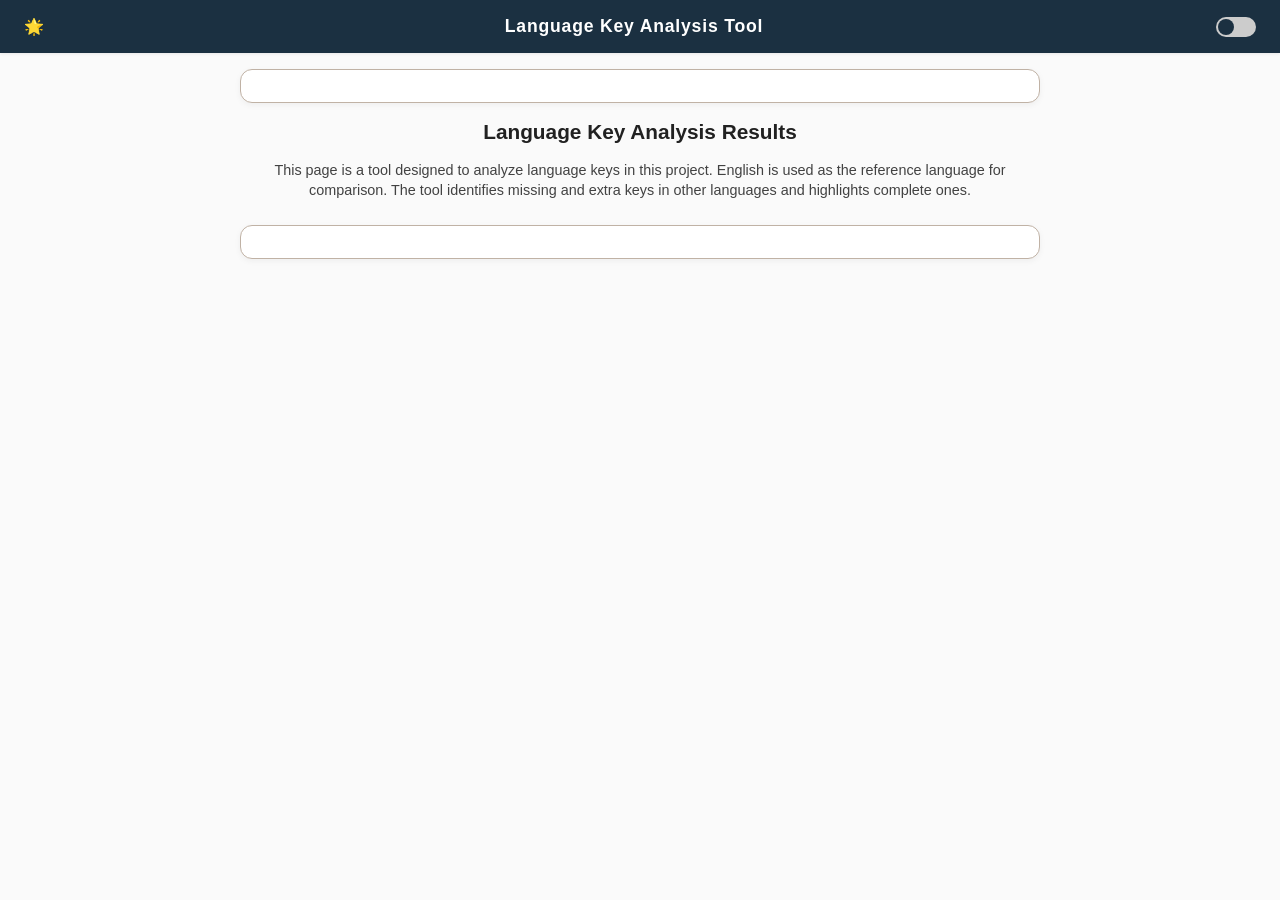
==== tools/languagesAnalysis.html @ 22682954 "Merge branch 'patch-2' of https://github.com/prem-k-r/materialYouNewTab into fix/BookmarkToggle" ====
<!DOCTYPE html>
<html lang="en">
  <head>
    <meta charset="UTF-8" />
    <meta
      name="viewport"
      content="width=device-width, initial-scale=1.0, maximum-scale=1.0, user-scalable=no"
    />
    <link rel="shortcut icon" href="../favicon/icon.ico" type="image/x-icon">
    <title>Language Key Analysis</title>
    <style>
      :root {
        --md-sys-color-primary: #1b3041;
        --md-sys-color-on-primary: #ffffff;
        --md-sys-color-primary-container: #c7e4c7;
        --md-sys-color-secondary: #5d4037;
        --md-sys-color-on-secondary: #ffffff;
        --md-sys-color-secondary-container: #efebe9;
        --md-sys-color-on-secondary-container: #211a16;
        --md-sys-color-error: #860000;
        --md-sys-color-error-container: #ffcdd2;
        --md-sys-color-outline: #757575;
        --md-sys-color-background: #fafafa;
        --md-sys-color-on-background: #004d43;
        --md-sys-color-surface: #ffffff;
        --md-sys-color-on-surface: #212121;
        --md-sys-color-on-surface-variant: #424242;
        --md-sys-color-outline-variant: #c0b2a5;
      }
      :root .dark-mode {
        --md-sys-color-primary: #3c3c4c;
        --md-sys-color-on-primary: #ffffff;
        --md-sys-color-primary-container: #004d4377;
        --md-sys-color-secondary: #8d6e63;
        --md-sys-color-on-secondary: #322926;
        --md-sys-color-secondary-container: #594a44;
        --md-sys-color-on-secondary-container: #ebe1dd;
        --md-sys-color-error: #ef9a9a;
        --md-sys-color-error-container: #86000077;
        --md-sys-color-outline: #bdbdbd;
        --md-sys-color-background: #151627;
        --md-sys-color-on-background: #c7e4c7;
        --md-sys-color-surface: #212131;
        --md-sys-color-on-surface: #e0e0e0;
        --md-sys-color-on-surface-variant: #bdbdbd;
        --md-sys-color-outline-variant: #3c3c4c;
      }
      body {
        font-family: "Roboto", sans-serif;
        margin: 0;
        padding: 0;
        transition: background-color 0.3s, color 0.3s;
        background-color: var(--md-sys-color-background);
        color: var(--md-sys-color-on-background);
        display: flex;
        flex-direction: column;
        min-height: 100vh;
      }
      main {
        flex: 1;
        padding: 1rem;
        max-width: 800px;
        margin: 0 auto;
        overflow-y: auto;
        -webkit-overflow-scrolling: touch;
      }
      #results,
      #complete {
        border-radius: 12px;
        padding: 1rem;
        box-shadow: 0 2px 6px rgba(0, 0, 0, 0.05);
        margin-bottom: 1rem;
        transition: background-color 0.3s, border-color 0.3s;
        background-color: var(--md-sys-color-surface);
        border: 1px solid var(--md-sys-color-outline-variant);
      }
      #results ul,
      #complete ul {
        list-style: none;
        padding: 0;
      }
      #results li,
      #complete li {
        margin: 0.6rem 0;
        padding: 0.6rem;
        border-left: 4px solid;
        border-radius: 6px;
        transition: background-color 0.3s;
        line-height: 1.4;
        font-size: 0.9rem;
        display: flex;
        align-items: center;
        gap: 0.5rem;
      }
      #results li.missing {
        border-left-color: var(--md-sys-color-error);
        background-color: var(--md-sys-color-error-container);
        color: var(--md-sys-color-error);
      }
      #results li.extra {
        border-left-color: var(--md-sys-color-secondary);
        background-color: var(--md-sys-color-secondary-container);
      }
      #complete li {
        border-left-color: var(--md-sys-color-on-background);
        background-color: var(--md-sys-color-primary-container);
      }
      h2 {
        text-align: center;
        color: var(--md-sys-color-on-surface);
        transition: color 0.3s;
        margin-bottom: 1rem;
        font-size: 1.3rem;
      }
      .material-banner {
        display: flex;
        align-items: center;
        justify-content: space-between;
        background-color: var(--md-sys-color-primary);
        color: var(--md-sys-color-on-primary);
        padding: 1rem 1.5rem;
        border-radius: 0;
        box-shadow: 0 1px 3px rgba(0, 0, 0, 0.08);
        position: sticky;
        top: 0;
        z-index: 10;
      }
      .material-banner strong {
        margin-left: 0.5rem;
        font-size: 1.1rem;
        letter-spacing: 0.05rem;
      }
      nav {
        display: flex;
        justify-content: flex-end;
        gap: 0.5rem;
      }
      nav button {
        cursor: pointer;
        text-decoration: none;
        color: var(--md-sys-color-on-primary);
        font-weight: bold;
        padding: 0.6rem 1rem;
        background-color: var(--md-sys-color-secondary);
        border-radius: 6px;
        border: none;
        transition: background-color 0.3s;
        font-size: 0.9rem;
      }
      nav button:hover {
        background-color: var(--md-sys-color-secondary-container);
        color: var(--md-sys-color-on-secondary-container);
      }
      p {
        text-align: center;
        margin-bottom: 1.5rem;
        color: var(--md-sys-color-on-surface-variant);
        line-height: 1.4;
        font-size: 0.9rem;
      }
      /* Estilos para o checkbox */
      input[type="checkbox"] {
        appearance: none;
        -webkit-appearance: none;
        -moz-appearance: none;
        width: 18px;
        height: 18px;
        border: 2px solid var(--md-sys-color-error);
        border-radius: 4px;
        outline: none;
        cursor: pointer;
        transition: background-color 0.2s, border-color 0.2s;
      }
      input[type="checkbox"]:checked {
        background-color: var(--md-sys-color-error);
        border-color: var(--md-sys-color-error);
        background-image: url('data:image/svg+xml;utf8,<svg xmlns="http://www.w3.org/2000/svg" viewBox="0 0 24 24" fill="%23fff"><path d="M9 16.17L4.83 12l-1.42 1.41L9 19 21 7l-1.41-1.41z"/></svg>');
        background-size: 100% 100%;
        background-position: center;
        background-repeat: no-repeat;
      }
      li.checked {
        opacity: 0.7;
      }
      li.checked span {
        text-decoration: line-through;
      }
      .language-group {
        margin-bottom: 1rem;
      }
      .language-group h3 {
        margin-bottom: 0.5rem;
        color: var(--md-sys-color-on-surface-variant);
        padding-left: 0.5rem;
        display: flex;
        align-items: center;
        cursor: pointer;
        user-select: none;
        justify-content: space-between; /* Alinha o texto à esquerda e o contador à direita */
      }
      .language-group h3::before {
        content: "▶";
        display: inline-block;
        margin-right: 0.5rem;
        transition: transform 0.2s;
        transform: rotate(90deg);
      }
      .language-group.collapsed h3::before {
        transform: none;
      }
      .language-group ul {
        padding-left: 1rem;
      }
      .language-group.collapsed ul {
        display: none;
      }
      #theme-toggle {
        position: relative;
        width: 40px;
        height: 20px;
        border-radius: 15px;
        background-color: #ccc;
        border: none;
        transition: background-color 0.3s;
      }
      #theme-toggle::before {
        content: "";
        position: absolute;
        top: 2px;
        left: 2px;
        width: 16px;
        height: 16px;
        background-color: var(--md-sys-color-primary);
        border-radius: 50%;
        transition: left 0.3s ease;
      }
      body.dark-mode #theme-toggle::before {
        left: 22px;
      }
      /* Animação suave */
      .material-banner,
      nav button,
      #results,
      #complete,
      #results li,
      #complete li,
      input[type="checkbox"],
      #theme-toggle {
        transition: all 0.2s ease;
      }
      #incomplete-message {
        text-align: center;
        margin-bottom: 1rem;
        color: var(--md-sys-color-on-surface-variant);
        font-size: 0.9rem;
        font-style: italic;
        background-color: var(--md-sys-color-error-container);
        padding: 0.7rem;
        border-radius: 8px;
        display: block;
        animation: fadeIn 0.3s ease-in-out; /* Adicionando animação */
      }
      #extra-keys-message {
        text-align: center;
        margin-bottom: 1rem;
        color: var(--md-sys-color-on-surface-variant);
        font-size: 0.9rem;
        font-style: italic;
        background-color: var(--md-sys-color-secondary-container);
        padding: 0.7rem;
        border-radius: 8px;
        display: none;
        animation: fadeIn 0.3s ease-in-out;
      }

      @keyframes fadeIn {
        from {
          opacity: 0;
        }
        to {
          opacity: 1;
        }
      }
      .key-count {
        font-size: 0.8rem;
        font-weight: normal;
        margin-left: 1rem;
        opacity: 0.7;
      }
      ::-webkit-scrollbar {
        width: 6px;
      }
      ::-webkit-scrollbar-track {
        background-color: transparent;
      }
      ::-webkit-scrollbar-thumb {
        background-color: var(--md-sys-color-on-surface-variant);
        border-radius: 3px;
      }
    </style>
    <!-- SCRIPTS -->
    <script src="../locales/pt.js"></script>
    <script src="../locales/en.js"></script>
    <script src="../locales/es.js"></script>
    <script src="../locales/hi.js"></script>
    <script src="../locales/zh.js"></script>
    <script src="../locales/cs.js"></script>
    <script src="../locales/it.js"></script>
    <script src="../locales/tr.js"></script>
    <script src="../locales/bn.js"></script>
    <script src="../locales/vi.js"></script>
    <script src="../locales/ru.js"></script>
    <script src="../locales/uz.js"></script>
    <script src="../locales/ja.js"></script>
    <script src="../locales/ko.js"></script>
    <script src="../locales/idn.js"></script>
    <script src="../locales/mr.js"></script>
    <script src="../locales/fr.js"></script>
    <script src="../locales/az.js"></script>
    <script src="../locales/sl.js"></script>
</head>
<body class="light-mode">
    <div class="material-banner">
      <span>🌟</span>
      <strong>Language Key Analysis Tool</strong>
      <nav>
        <button id="theme-toggle"></button>
      </nav>
    </div>
    <main>
      <div id="complete"></div>
      <h2>Language Key Analysis Results</h2>
      <p>
        This page is a tool designed to analyze language keys in this project.
        English is used as the reference language for comparison. The tool
        identifies missing and extra keys in other languages and highlights
        complete ones.
      </p>
      <div id="incomplete-message" style="display: none">
        The languages below have missing translations compared to the reference
        language.
      </div>
      <div id="extra-keys-message" style="display: none">
        The languages below have extra keys not present in the reference
        language. Consider removing them for consistency.
      </div>
      <div id="results"></div>
    </main>
    <script>
      const languages = { az, bn, cs, en, es, fr, hi, idn, it, ja, ko, mr, pt, ru, sl, tr, uz, vi, zh };
      const resultsDiv = document.getElementById("results");
      const completeDiv = document.getElementById("complete");
      const themeToggle = document.getElementById("theme-toggle");
      const incompleteMessage = document.getElementById("incomplete-message");
      const extraKeysMessage = document.getElementById("extra-keys-message");

      function compareLanguageKeys(referenceLang, languages) {
        const analysis = {};

        for (const lang in languages) {
          if (lang !== referenceLang) {
            const refKeys = Object.keys(languages[referenceLang]);
            const langKeys = Object.keys(languages[lang]);

            const missing = refKeys.filter((key) => !langKeys.includes(key));
            const extra = langKeys.filter((key) => !refKeys.includes(key));

            analysis[lang] = {
              missingKeys: missing,
              extraKeys: extra,
              isComplete: missing.length === 0 && extra.length === 0,
            };
          }
        }
        return analysis;
      }
      const languageAnalysis = compareLanguageKeys("en", languages);
      const ulResults = document.createElement("ul");
      const ulComplete = document.createElement("ul");

      for (const lang in languageAnalysis) {
        if (languageAnalysis[lang].isComplete) {
          const li = document.createElement("li");
          li.innerHTML = `<strong>Congratulations!</strong> The language <strong>${lang}</strong> is complete!`;
          ulComplete.appendChild(li);
        }
      }

      const languageGroups = {};
      let hasMissingKeys = false;
      let hasExtraKeys = false;

      for (const lang in languageAnalysis) {
        const { missingKeys, extraKeys } = languageAnalysis[lang];
        if (missingKeys.length > 0 || extraKeys.length > 0) {
          hasMissingKeys = hasMissingKeys || missingKeys.length > 0;
          hasExtraKeys = hasExtraKeys || extraKeys.length > 0;

          languageGroups[lang] = document.createElement("div");
          languageGroups[lang].classList.add("language-group", "collapsed");
          const h3 = document.createElement("h3");
          h3.innerHTML = `Language: ${lang}
                    <span class="key-count">Missing: ${missingKeys.length}</span>
                    <span class="key-count">Extra: ${extraKeys.length}</span>
                `;
          languageGroups[lang].appendChild(h3);
          languageGroups[lang].appendChild(document.createElement("ul"));

          const ul = languageGroups[lang].querySelector("ul");
          missingKeys.forEach((key) => {
            const li = document.createElement("li");
            li.classList.add("missing");
            li.innerHTML = `
                        <input type="checkbox" id="checkbox-missing-${lang}-${key}" data-lang="${lang}" data-key="${key}">
                       <span>Missing: ${key}</span>
                    `;
            ul.appendChild(li);
          });

          extraKeys.forEach((key) => {
            const li = document.createElement("li");
            li.classList.add("extra");
            li.innerHTML = `
                        <span>Extra: ${key}</span>
                    `;
            ul.appendChild(li);
          });
        }
      }

      for (const langGroup in languageGroups) {
        ulResults.appendChild(languageGroups[langGroup]);
      }

      if (
        Object.keys(languageAnalysis).filter(
          (lang) => languageAnalysis[lang].isComplete
        ).length > 0
      ) {
        completeDiv.appendChild(ulComplete);
      } else {
        const li = document.createElement("li");
        li.textContent = "No languages are complete.";
        ulComplete.appendChild(li);
        completeDiv.appendChild(ulComplete);
      }

      if (hasMissingKeys) {
        incompleteMessage.style.display = "block";
      }

      if (hasExtraKeys) {
        extraKeysMessage.style.display = "block";
      }

      if (hasMissingKeys || hasExtraKeys) {
        resultsDiv.appendChild(ulResults);
      }

      resultsDiv.addEventListener("change", (event) => {
        if (event.target.type === "checkbox") {
          const checkbox = event.target;
          const listItem = checkbox.closest("li");
          if (checkbox.checked) {
            listItem.classList.add("checked");
          } else {
            listItem.classList.remove("checked");
          }
        }
      });

      resultsDiv.addEventListener("click", (event) => {
        if (event.target.closest(".language-group h3")) {
          const group = event.target.closest(".language-group");
          group.classList.toggle("collapsed");
        }
      });

      themeToggle.addEventListener("click", () => {
        document.body.classList.toggle("dark-mode");
      });
    </script>
  </body>
</html>
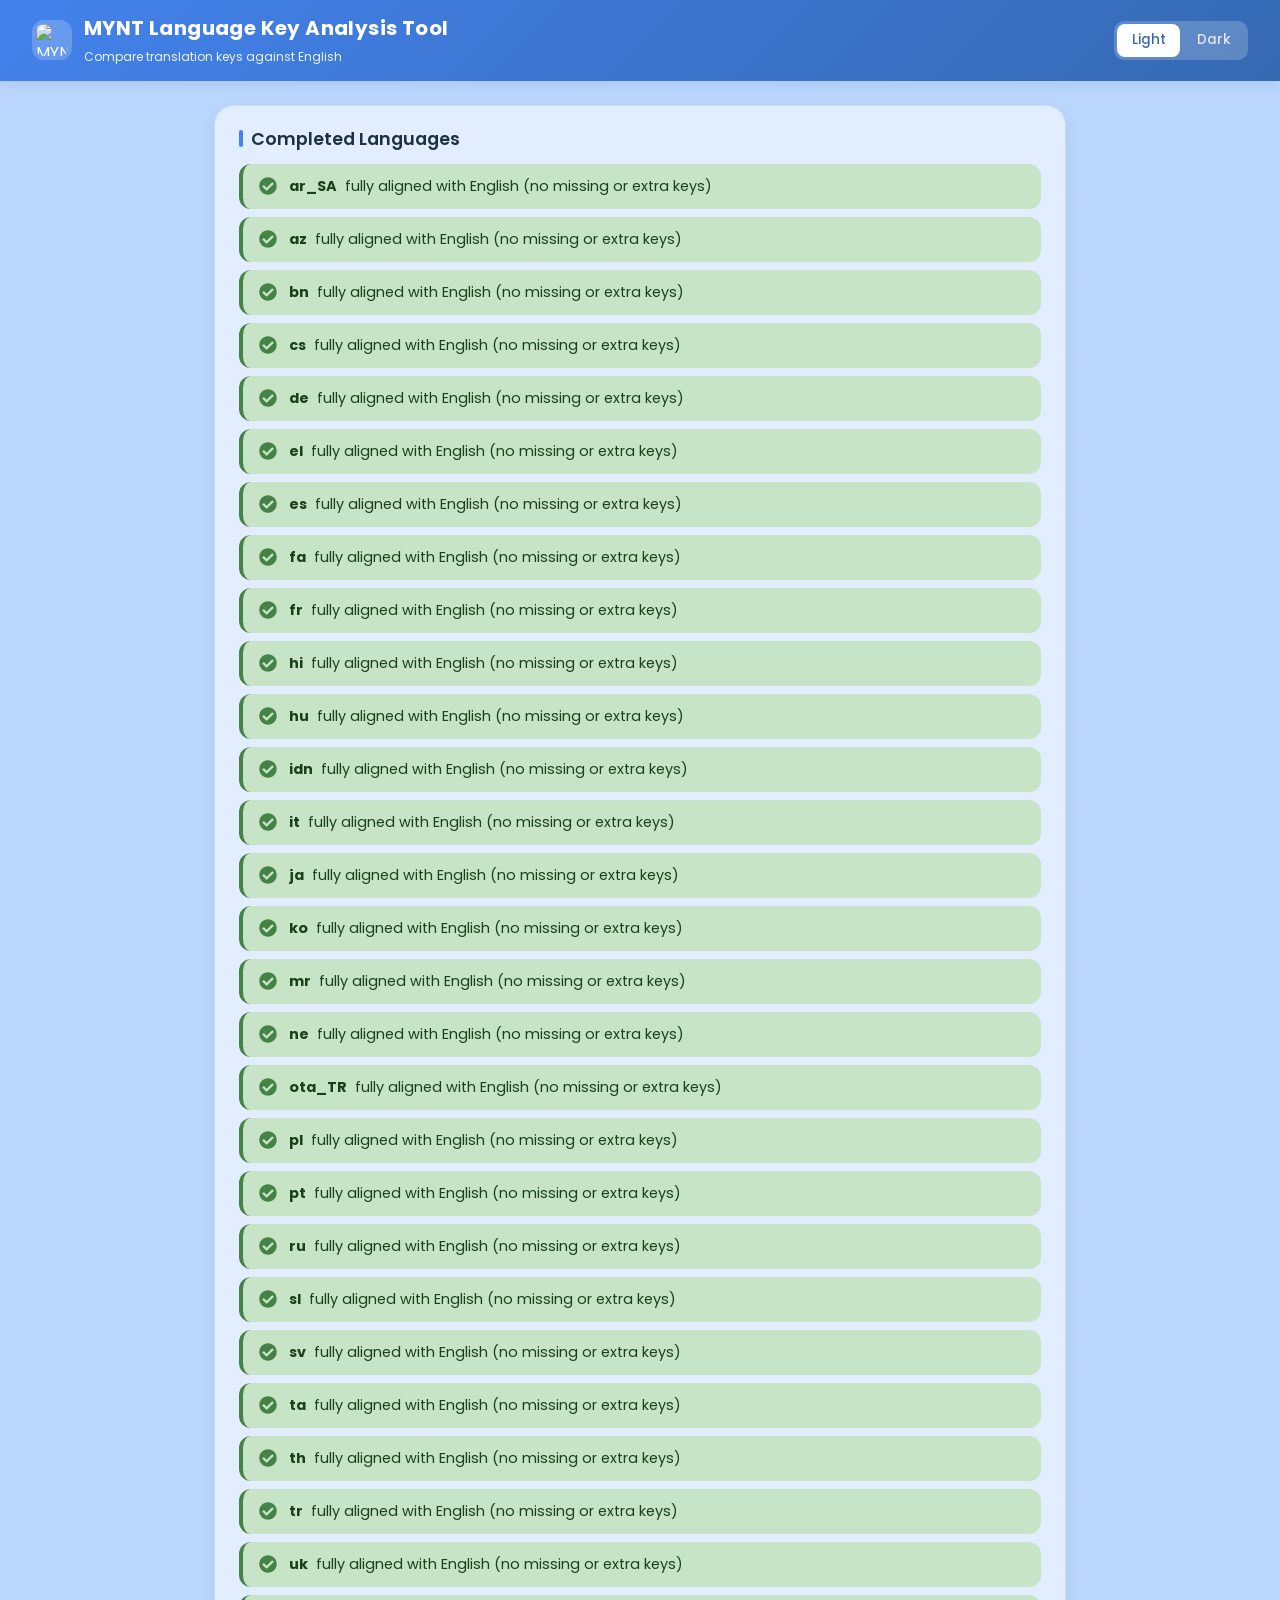
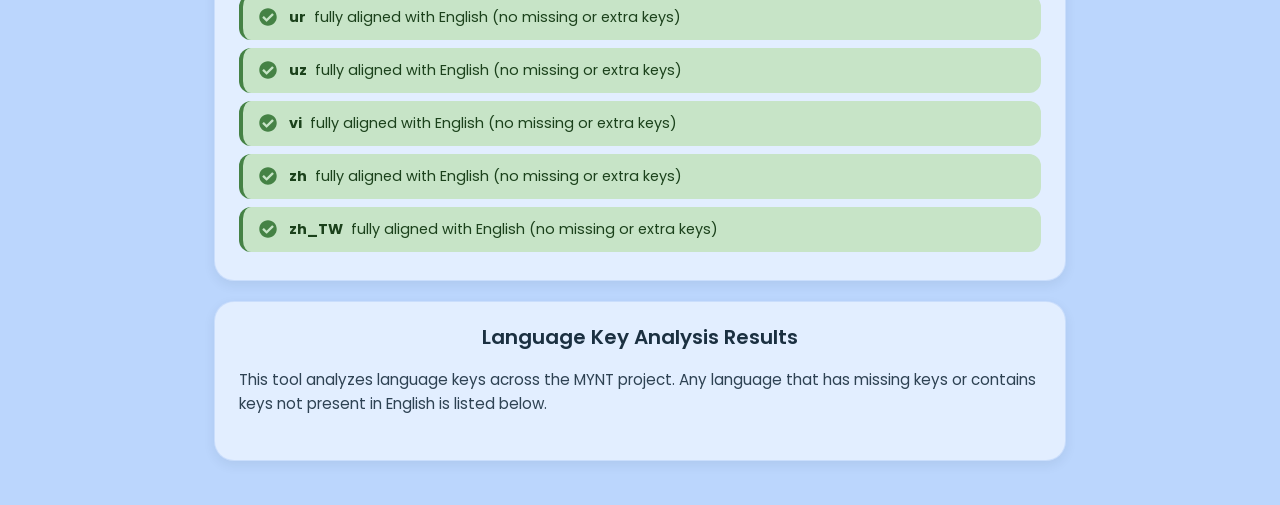
==== commit 3943f777: "Merge 64cbc013048941d4a56be63c9596aaa8ba9e948f into 51b8e33f341f06b0265df836f525468c414ca405" ====
--- a/tools/languagesAnalysis.html
+++ b/tools/languagesAnalysis.html
@@ -1,308 +1,550 @@
 <!DOCTYPE html>
 <html lang="en">
-  <head>
+
+<head>
     <meta charset="UTF-8" />
-    <meta
-      name="viewport"
-      content="width=device-width, initial-scale=1.0, maximum-scale=1.0, user-scalable=no"
-    />
-    <link rel="shortcut icon" href="../favicon/icon.ico" type="image/x-icon">
-    <title>Language Key Analysis</title>
+    <meta name="viewport" content="width=device-width, initial-scale=1.0, maximum-scale=1.0, user-scalable=no" />
+    <link rel="shortcut icon" href="../favicon/icon48.png" type="image/png">
+    <title>MYNT Language Key Analysis</title>
+    <link rel="preconnect" href="https://fonts.googleapis.com">
+    <link rel="preconnect" href="https://fonts.gstatic.com" crossorigin>
+    <link href="https://fonts.googleapis.com/css2?family=Poppins:wght@400;500;600;700&display=swap" rel="stylesheet">
+    <link rel="stylesheet" href="../style.css">
     <style>
-      :root {
-        --md-sys-color-primary: #1b3041;
-        --md-sys-color-on-primary: #ffffff;
-        --md-sys-color-primary-container: #c7e4c7;
-        --md-sys-color-secondary: #5d4037;
-        --md-sys-color-on-secondary: #ffffff;
-        --md-sys-color-secondary-container: #efebe9;
-        --md-sys-color-on-secondary-container: #211a16;
-        --md-sys-color-error: #860000;
-        --md-sys-color-error-container: #ffcdd2;
-        --md-sys-color-outline: #757575;
-        --md-sys-color-background: #fafafa;
-        --md-sys-color-on-background: #004d43;
-        --md-sys-color-surface: #ffffff;
-        --md-sys-color-on-surface: #212121;
-        --md-sys-color-on-surface-variant: #424242;
-        --md-sys-color-outline-variant: #c0b2a5;
-      }
-      :root .dark-mode {
-        --md-sys-color-primary: #3c3c4c;
-        --md-sys-color-on-primary: #ffffff;
-        --md-sys-color-primary-container: #004d4377;
-        --md-sys-color-secondary: #8d6e63;
-        --md-sys-color-on-secondary: #322926;
-        --md-sys-color-secondary-container: #594a44;
-        --md-sys-color-on-secondary-container: #ebe1dd;
-        --md-sys-color-error: #ef9a9a;
-        --md-sys-color-error-container: #86000077;
-        --md-sys-color-outline: #bdbdbd;
-        --md-sys-color-background: #151627;
-        --md-sys-color-on-background: #c7e4c7;
-        --md-sys-color-surface: #212131;
-        --md-sys-color-on-surface: #e0e0e0;
-        --md-sys-color-on-surface-variant: #bdbdbd;
-        --md-sys-color-outline-variant: #3c3c4c;
-      }
-      body {
-        font-family: "Roboto", sans-serif;
-        margin: 0;
-        padding: 0;
-        transition: background-color 0.3s, color 0.3s;
-        background-color: var(--md-sys-color-background);
-        color: var(--md-sys-color-on-background);
-        display: flex;
-        flex-direction: column;
-        min-height: 100vh;
-      }
-      main {
-        flex: 1;
-        padding: 1rem;
-        max-width: 800px;
-        margin: 0 auto;
-        overflow-y: auto;
-        -webkit-overflow-scrolling: touch;
-      }
-      #results,
-      #complete {
-        border-radius: 12px;
-        padding: 1rem;
-        box-shadow: 0 2px 6px rgba(0, 0, 0, 0.05);
-        margin-bottom: 1rem;
-        transition: background-color 0.3s, border-color 0.3s;
-        background-color: var(--md-sys-color-surface);
-        border: 1px solid var(--md-sys-color-outline-variant);
-      }
-      #results ul,
-      #complete ul {
-        list-style: none;
-        padding: 0;
-      }
-      #results li,
-      #complete li {
-        margin: 0.6rem 0;
-        padding: 0.6rem;
-        border-left: 4px solid;
-        border-radius: 6px;
-        transition: background-color 0.3s;
-        line-height: 1.4;
-        font-size: 0.9rem;
-        display: flex;
-        align-items: center;
-        gap: 0.5rem;
-      }
-      #results li.missing {
-        border-left-color: var(--md-sys-color-error);
-        background-color: var(--md-sys-color-error-container);
-        color: var(--md-sys-color-error);
-      }
-      #results li.extra {
-        border-left-color: var(--md-sys-color-secondary);
-        background-color: var(--md-sys-color-secondary-container);
-      }
-      #complete li {
-        border-left-color: var(--md-sys-color-on-background);
-        background-color: var(--md-sys-color-primary-container);
-      }
-      h2 {
-        text-align: center;
-        color: var(--md-sys-color-on-surface);
-        transition: color 0.3s;
-        margin-bottom: 1rem;
-        font-size: 1.3rem;
-      }
-      .material-banner {
-        display: flex;
-        align-items: center;
-        justify-content: space-between;
-        background-color: var(--md-sys-color-primary);
-        color: var(--md-sys-color-on-primary);
-        padding: 1rem 1.5rem;
-        border-radius: 0;
-        box-shadow: 0 1px 3px rgba(0, 0, 0, 0.08);
-        position: sticky;
-        top: 0;
-        z-index: 10;
-      }
-      .material-banner strong {
-        margin-left: 0.5rem;
-        font-size: 1.1rem;
-        letter-spacing: 0.05rem;
-      }
-      nav {
-        display: flex;
-        justify-content: flex-end;
-        gap: 0.5rem;
-      }
-      nav button {
-        cursor: pointer;
-        text-decoration: none;
-        color: var(--md-sys-color-on-primary);
-        font-weight: bold;
-        padding: 0.6rem 1rem;
-        background-color: var(--md-sys-color-secondary);
-        border-radius: 6px;
-        border: none;
-        transition: background-color 0.3s;
-        font-size: 0.9rem;
-      }
-      nav button:hover {
-        background-color: var(--md-sys-color-secondary-container);
-        color: var(--md-sys-color-on-secondary-container);
-      }
-      p {
-        text-align: center;
-        margin-bottom: 1.5rem;
-        color: var(--md-sys-color-on-surface-variant);
-        line-height: 1.4;
-        font-size: 0.9rem;
-      }
-      /* Estilos para o checkbox */
-      input[type="checkbox"] {
-        appearance: none;
-        -webkit-appearance: none;
-        -moz-appearance: none;
-        width: 18px;
-        height: 18px;
-        border: 2px solid var(--md-sys-color-error);
-        border-radius: 4px;
-        outline: none;
-        cursor: pointer;
-        transition: background-color 0.2s, border-color 0.2s;
-      }
-      input[type="checkbox"]:checked {
-        background-color: var(--md-sys-color-error);
-        border-color: var(--md-sys-color-error);
-        background-image: url('data:image/svg+xml;utf8,<svg xmlns="http://www.w3.org/2000/svg" viewBox="0 0 24 24" fill="%23fff"><path d="M9 16.17L4.83 12l-1.42 1.41L9 19 21 7l-1.41-1.41z"/></svg>');
-        background-size: 100% 100%;
-        background-position: center;
-        background-repeat: no-repeat;
-      }
-      li.checked {
-        opacity: 0.7;
-      }
-      li.checked span {
-        text-decoration: line-through;
-      }
-      .language-group {
-        margin-bottom: 1rem;
-      }
-      .language-group h3 {
-        margin-bottom: 0.5rem;
-        color: var(--md-sys-color-on-surface-variant);
-        padding-left: 0.5rem;
-        display: flex;
-        align-items: center;
-        cursor: pointer;
-        user-select: none;
-        justify-content: space-between; /* Alinha o texto à esquerda e o contador à direita */
-      }
-      .language-group h3::before {
-        content: "▶";
-        display: inline-block;
-        margin-right: 0.5rem;
-        transition: transform 0.2s;
-        transform: rotate(90deg);
-      }
-      .language-group.collapsed h3::before {
-        transform: none;
-      }
-      .language-group ul {
-        padding-left: 1rem;
-      }
-      .language-group.collapsed ul {
-        display: none;
-      }
-      #theme-toggle {
-        position: relative;
-        width: 40px;
-        height: 20px;
-        border-radius: 15px;
-        background-color: #ccc;
-        border: none;
-        transition: background-color 0.3s;
-      }
-      #theme-toggle::before {
-        content: "";
-        position: absolute;
-        top: 2px;
-        left: 2px;
-        width: 16px;
-        height: 16px;
-        background-color: var(--md-sys-color-primary);
-        border-radius: 50%;
-        transition: left 0.3s ease;
-      }
-      body.dark-mode #theme-toggle::before {
-        left: 22px;
-      }
-      /* Animação suave */
-      .material-banner,
-      nav button,
-      #results,
-      #complete,
-      #results li,
-      #complete li,
-      input[type="checkbox"],
-      #theme-toggle {
-        transition: all 0.2s ease;
-      }
-      #incomplete-message {
-        text-align: center;
-        margin-bottom: 1rem;
-        color: var(--md-sys-color-on-surface-variant);
-        font-size: 0.9rem;
-        font-style: italic;
-        background-color: var(--md-sys-color-error-container);
-        padding: 0.7rem;
-        border-radius: 8px;
-        display: block;
-        animation: fadeIn 0.3s ease-in-out; /* Adicionando animação */
-      }
-      #extra-keys-message {
-        text-align: center;
-        margin-bottom: 1rem;
-        color: var(--md-sys-color-on-surface-variant);
-        font-size: 0.9rem;
-        font-style: italic;
-        background-color: var(--md-sys-color-secondary-container);
-        padding: 0.7rem;
-        border-radius: 8px;
-        display: none;
-        animation: fadeIn 0.3s ease-in-out;
-      }
-
-      @keyframes fadeIn {
-        from {
-          opacity: 0;
-        }
-        to {
-          opacity: 1;
-        }
-      }
-      .key-count {
-        font-size: 0.8rem;
-        font-weight: normal;
-        margin-left: 1rem;
-        opacity: 0.7;
-      }
-      ::-webkit-scrollbar {
-        width: 6px;
-      }
-      ::-webkit-scrollbar-track {
-        background-color: transparent;
-      }
-      ::-webkit-scrollbar-thumb {
-        background-color: var(--md-sys-color-on-surface-variant);
-        border-radius: 3px;
-      }
+        .mynt-lka {
+            --mynt-round: 20px;
+            --mynt-gap: 16px;
+            --mynt-shadow: 0 4px 12px rgba(27, 48, 65, 0.08);
+            --mynt-shadow-hover: 0 6px 20px rgba(27, 48, 65, 0.12);
+            font-family: var(--main-font-family);
+            margin: 0;
+            padding: 0;
+            min-height: 100vh;
+            background: var(--bg-color-blue);
+            color: var(--textColorDark-blue);
+            display: flex;
+            flex-direction: column;
+            align-items: stretch;
+            justify-content: flex-start;
+            scroll-behavior: smooth;
+            transition: background 0.3s ease, color 0.3s ease;
+        }
+
+        .mynt-lka.dark-mode {
+            background: #0f1a28;
+            color: var(--whitishColor-blue);
+            --mynt-shadow: 0 1px 3px rgba(0, 0, 0, 0.15);
+            --mynt-shadow-hover: 0 2px 8px rgba(0, 0, 0, 0.2);
+        }
+
+        /* ── Header ── */
+        .mynt-lka .tool-header {
+            background: linear-gradient(135deg, var(--darkColor-blue) 0%, var(--darkerColor-blue) 100%);
+            color: var(--whitishColor-blue);
+            padding: 0.8rem 2rem;
+            box-shadow: var(--mynt-shadow);
+            position: sticky;
+            top: 0;
+            z-index: 10;
+            animation: mynt-headerSlide 0.5s cubic-bezier(0.4, 0, 0.2, 1) forwards;
+        }
+
+        @keyframes mynt-headerSlide {
+            from {
+                opacity: 0;
+                transform: translateY(-12px);
+            }
+
+            to {
+                opacity: 1;
+                transform: translateY(0);
+            }
+        }
+
+        .mynt-lka .tool-header-inner {
+            width: 100%;
+            margin: 0 auto;
+            display: flex;
+            align-items: center;
+            justify-content: space-between;
+            gap: var(--mynt-gap);
+        }
+
+        .mynt-lka .tool-brand {
+            display: flex;
+            align-items: center;
+            gap: 0.75rem;
+        }
+
+        .mynt-lka .tool-brand-icon {
+            width: 40px;
+            height: 40px;
+            background: rgba(255, 255, 255, 0.2);
+            border-radius: 12px;
+            object-fit: contain;
+            padding: 4px;
+            box-sizing: border-box;
+        }
+
+        .mynt-lka .tool-brand h1 {
+            margin: 0;
+            font-size: 1.25rem;
+            font-weight: 700;
+            letter-spacing: 0.02em;
+        }
+
+        .mynt-lka .tool-brand span {
+            font-size: 0.75rem;
+            opacity: 0.9;
+            font-weight: 400;
+        }
+
+        /* ── Theme toggle ── */
+        .mynt-lka .theme-selector {
+            display: flex;
+            background: rgba(255, 255, 255, 0.2);
+            border-radius: 10px;
+            padding: 3px;
+            gap: 2px;
+        }
+
+        .mynt-lka .theme-btn {
+            padding: 0.4rem 0.9rem;
+            border: none;
+            border-radius: 8px;
+            cursor: pointer;
+            font-size: 0.85rem;
+            font-weight: 500;
+            font-family: inherit;
+            color: rgba(255, 255, 255, 0.8);
+            background: transparent;
+            transition: all 0.25s cubic-bezier(0.4, 0, 0.2, 1);
+        }
+
+        .mynt-lka .theme-btn:hover {
+            color: var(--whitishColor-blue);
+            background: rgba(255, 255, 255, 0.15);
+        }
+
+        .mynt-lka .theme-btn.active {
+            background: var(--whitishColor-blue);
+            color: var(--darkerColor-blue);
+        }
+
+        .mynt-lka .theme-btn.active:hover {
+            background: rgba(255, 255, 255, 0.95);
+        }
+
+        /* ── Layout ── */
+        .mynt-lka main {
+            flex: 1;
+            padding: 1.5rem;
+            max-width: 900px;
+            margin: 0 auto;
+            width: 100%;
+        }
+
+        /* ── Cards ── */
+        .mynt-lka .card {
+            background: var(--accentLightTint-blue);
+            border-radius: var(--mynt-round);
+            padding: 1.25rem 1.5rem;
+            margin-bottom: 1.25rem;
+            box-shadow: var(--mynt-shadow);
+            border: 1px solid rgba(67, 130, 236, 0.15);
+            transition: box-shadow 0.2s ease, border-color 0.2s ease, transform 0.2s ease;
+            animation: mynt-cardFade 0.5s cubic-bezier(0.4, 0, 0.2, 1) backwards;
+        }
+
+        .mynt-lka .card:nth-child(1) {
+            animation-delay: 0.1s;
+        }
+
+        .mynt-lka .card:nth-child(2) {
+            animation-delay: 0.2s;
+        }
+
+        @keyframes mynt-cardFade {
+            from {
+                opacity: 0;
+                transform: translateY(16px);
+            }
+
+            to {
+                opacity: 1;
+                transform: translateY(0);
+            }
+        }
+
+        .mynt-lka.dark-mode .card {
+            background: rgba(54, 105, 178, 0.22);
+            border-color: rgba(67, 130, 236, 0.25);
+            box-shadow: 0 1px 2px rgba(0, 0, 0, 0.1);
+        }
+
+        .mynt-lka .card:hover {
+            box-shadow: var(--mynt-shadow-hover);
+            transform: translateY(-2px);
+        }
+
+        .mynt-lka.dark-mode .card:hover {
+            box-shadow: 0 2px 6px rgba(0, 0, 0, 0.15);
+        }
+
+        .mynt-lka .card-title {
+            font-size: 1.1rem;
+            font-weight: 600;
+            color: var(--textColorDark-blue);
+            margin: 0 0 0.75rem 0;
+            display: flex;
+            align-items: center;
+            gap: 0.5rem;
+        }
+
+        .mynt-lka.dark-mode .card-title {
+            color: var(--whitishColor-blue);
+        }
+
+        .mynt-lka .card-title::before {
+            content: "";
+            width: 4px;
+            height: 1.1rem;
+            background: var(--darkColor-blue);
+            border-radius: 2px;
+        }
+
+        /* ── Intro text ── */
+        .mynt-lka .intro-text {
+            color: var(--textColorDark-blue);
+            opacity: 0.9;
+            font-size: 0.95rem;
+            line-height: 1.6;
+            margin: 0 0 1.5rem 0;
+        }
+
+        .mynt-lka.dark-mode .intro-text {
+            color: rgba(255, 255, 255, 0.9);
+        }
+
+        /* ── Lists ── */
+        .mynt-lka ul {
+            list-style: none;
+            padding: 0;
+            margin: 0;
+        }
+
+        .mynt-lka .key-item {
+            display: flex;
+            align-items: center;
+            gap: 0.75rem;
+            padding: 0.75rem 1rem;
+            margin-bottom: 0.5rem;
+            border-radius: 12px;
+            transition: background 0.2s ease, opacity 0.2s ease;
+            font-size: 0.9rem;
+        }
+
+        .mynt-lka .key-item.missing {
+            background: var(--bg-color-red);
+            border-left: 4px solid var(--darkerColor-red);
+            color: var(--textColorDark-red);
+        }
+
+        .mynt-lka .key-item.missing label {
+            display: flex;
+            align-items: center;
+            gap: 0.6rem;
+        }
+
+        .mynt-lka .key-item.extra {
+            background: color-mix(in srgb, var(--accentLightTint-blue) 80%, var(--bg-color-blue));
+            border-left: 4px solid var(--darkerColor-blue);
+        }
+
+        .mynt-lka.dark-mode .key-item.extra {
+            background: rgba(54, 105, 178, 0.4);
+        }
+
+        .mynt-lka .key-item.complete {
+            background: var(--bg-color-green);
+            border-left: 4px solid var(--darkerColor-green);
+            color: var(--textColorDark-green);
+            fill: var(--darkerColor-green);
+        }
+
+        .mynt-lka .key-item.checked {
+            opacity: 0.5;
+        }
+
+        .mynt-lka .key-item.checked code {
+            text-decoration: line-through;
+        }
+
+        .mynt-lka .key-item code {
+            background-color: rgba(0, 0, 0, 0.06);
+            padding: 0.25rem 0.5rem;
+            border-radius: 6px;
+            font-family: 'Monaco', 'Menlo', 'Ubuntu Mono', monospace;
+        }
+
+        /* ── Checkbox ── */
+        .mynt-lka input[type="checkbox"] {
+            appearance: none;
+            -webkit-appearance: none;
+            width: 20px;
+            height: 20px;
+            border: 2px solid var(--darkerColor-red);
+            border-radius: 6px;
+            cursor: pointer;
+            flex-shrink: 0;
+            transition: transform 0.15s ease, background-color 0.2s ease, border-color 0.2s ease;
+        }
+
+        .mynt-lka input[type="checkbox"]:hover {
+            transform: scale(1.08);
+        }
+
+        .mynt-lka input[type="checkbox"]:active {
+            transform: scale(0.95);
+        }
+
+        .mynt-lka input[type="checkbox"]:checked {
+            background: var(--darkerColor-red);
+            border-color: var(--darkerColor-red);
+            background-image: url('data:image/svg+xml;utf8,<svg xmlns="http://www.w3.org/2000/svg" viewBox="0 0 24 24" fill="%23fff"><path d="M9 16.17L4.83 12l-1.42 1.41L9 19 21 7l-1.41-1.41z"/></svg>');
+            background-size: 14px 14px;
+            background-position: center;
+            background-repeat: no-repeat;
+        }
+
+        /* ── Language groups ── */
+        .mynt-lka .language-group:not(:last-child) {
+            margin-bottom: 1rem;
+        }
+
+        .mynt-lka .language-group-header {
+            display: flex;
+            align-items: center;
+            justify-content: space-between;
+            width: 100%;
+            padding: 0.875rem 1rem;
+            background: var(--bg-color-blue);
+            border: none;
+            border-radius: 12px;
+            cursor: pointer;
+            user-select: none;
+            font-family: inherit;
+            text-align: left;
+            transition: background 0.2s ease, transform 0.2s ease;
+        }
+
+        .mynt-lka .language-group-header:hover {
+            transform: translateX(4px);
+            background: color-mix(in srgb, var(--bg-color-blue) 90%, var(--darkColor-blue));
+        }
+
+        .mynt-lka .language-group-header:active {
+            transform: translateX(2px);
+        }
+
+        .mynt-lka .language-group-header:focus-visible {
+            outline: 2px solid var(--darkColor-blue);
+            outline-offset: 2px;
+        }
+
+        .mynt-lka.dark-mode .language-group-header {
+            background: rgba(54, 105, 178, 0.35);
+        }
+
+        .mynt-lka.dark-mode .language-group-header:hover {
+            background: rgba(54, 105, 178, 0.5);
+        }
+
+        .mynt-lka .language-group-header::before {
+            content: "▼";
+            font-size: 0.7rem;
+            margin-right: 0.5rem;
+            transition: transform 0.3s cubic-bezier(0.4, 0, 0.2, 1);
+            color: var(--darkColor-blue);
+            display: inline-block;
+            flex-shrink: 0;
+        }
+
+        .mynt-lka .language-group.collapsed .language-group-header::before {
+            transform: rotate(-90deg);
+        }
+
+        .mynt-lka .language-group-header-text {
+            font-size: 0.95rem;
+            font-weight: 600;
+            color: var(--textColorDark-blue);
+        }
+
+        .mynt-lka.dark-mode .language-group-header-text {
+            color: var(--whitishColor-blue);
+        }
+
+        /* ── Group expand animation ── */
+        .mynt-lka .language-group ul {
+            overflow: hidden;
+            padding: 0.5rem 0 0 1rem;
+        }
+
+        .mynt-lka .language-group.collapsed ul {
+            display: none;
+        }
+
+        .mynt-lka .language-group:not(.collapsed) ul {
+            animation: mynt-groupExpand 0.3s cubic-bezier(0.4, 0, 0.2, 1) forwards;
+        }
+
+        @keyframes mynt-groupExpand {
+            from {
+                opacity: 0;
+            }
+
+            to {
+                opacity: 1;
+            }
+        }
+
+        /* Staggered item animation via --i CSS custom property set in JS */
+        .mynt-lka .language-group:not(.collapsed) .key-item {
+            animation: mynt-itemSlide 0.25s cubic-bezier(0.4, 0, 0.2, 1) backwards;
+            animation-delay: calc(var(--i, 0) * 30ms);
+        }
+
+        @keyframes mynt-itemSlide {
+            from {
+                opacity: 0;
+                transform: translateX(-8px);
+            }
+
+            to {
+                opacity: 1;
+                transform: translateX(0);
+            }
+        }
+
+        /* ── Key counts badges ── */
+        .mynt-lka .key-counts {
+            display: flex;
+            gap: 1rem;
+            font-size: 0.8rem;
+            font-weight: 500;
+        }
+
+        .mynt-lka .key-counts .missing-count {
+            color: var(--darkerColor-red);
+            padding: 0.16rem 0.6rem;
+            border-radius: 20px;
+            outline: 1px solid var(--darkerColor-red);
+        }
+
+        .mynt-lka .key-counts .extra-count {
+            color: var(--darkerColor-blue);
+            padding: 0.16rem 0.6rem;
+            border-radius: 20px;
+            outline: 1px solid var(--darkerColor-blue);
+        }
+
+        .mynt-lka.dark-mode .key-counts .missing-count {
+            color: #ff9999;
+            outline-color: rgba(255, 153, 153, 0.9);
+        }
+
+        .mynt-lka.dark-mode .key-counts .extra-count {
+            color: var(--bg-color-blue);
+            outline-color: var(--bg-color-blue);
+        }
+
+        /* ── Alert boxes ── */
+        .mynt-lka .alert-box {
+            padding: 1rem 1.25rem;
+            border-radius: 12px;
+            margin-bottom: 1rem;
+            font-size: 0.9rem;
+            display: none;
+        }
+
+        .mynt-lka .alert-box.show {
+            display: block;
+            animation: mynt-alertSlide 0.4s cubic-bezier(0.4, 0, 0.2, 1) forwards;
+        }
+
+        @keyframes mynt-alertSlide {
+            from {
+                opacity: 0;
+                transform: translateY(-8px);
+            }
+
+            to {
+                opacity: 1;
+                transform: translateY(0);
+            }
+        }
+
+        .mynt-lka #incomplete-message {
+            background: var(--accentLightTint-red);
+            color: var(--textColorDark-red);
+            border-left: 4px solid var(--darkerColor-red);
+        }
+
+        .mynt-lka #extra-keys-message {
+            background: color-mix(in srgb, var(--accentLightTint-blue) 70%, var(--bg-color-blue));
+            color: var(--textColorDark-blue);
+            border-left: 4px solid var(--darkerColor-blue);
+        }
+
+        .mynt-lka.dark-mode #extra-keys-message {
+            background: rgba(54, 105, 178, 0.35);
+            color: rgba(255, 255, 255, 0.95);
+            border-left-color: var(--darkColor-blue);
+        }
+
+        .mynt-lka.dark-mode #incomplete-message {
+            background: rgba(178, 53, 53, 0.25);
+            color: #ffb3b3;
+            border-left-color: var(--darkerColor-red);
+        }
+
+        /* ── Results heading ── */
+        .mynt-lka .results-section h2 {
+            font-size: 1.25rem;
+            font-weight: 600;
+            text-align: center;
+            margin: 0 0 1rem 0;
+            color: var(--textColorDark-blue);
+        }
+
+        .mynt-lka.dark-mode .results-section h2 {
+            color: var(--whitishColor-blue);
+        }
+
+        /* ── Scrollbar ── */
+        .mynt-lka ::-webkit-scrollbar {
+            width: 8px;
+            height: 8px;
+        }
+
+        .mynt-lka ::-webkit-scrollbar-track {
+            background: transparent;
+        }
+
+        .mynt-lka ::-webkit-scrollbar-thumb {
+            background: var(--darkColor-blue);
+            border-radius: 4px;
+        }
+
+        .mynt-lka ::-webkit-scrollbar-thumb:hover {
+            background: var(--darkerColor-blue);
+        }
     </style>
-    <!-- SCRIPTS -->
     <script src="../locales/pt.js"></script>
     <script src="../locales/en.js"></script>
     <script src="../locales/es.js"></script>
     <script src="../locales/hi.js"></script>
+    <script src="../locales/hu.js"></script>
     <script src="../locales/zh.js"></script>
     <script src="../locales/cs.js"></script>
     <script src="../locales/it.js"></script>
@@ -318,167 +560,264 @@
     <script src="../locales/fr.js"></script>
     <script src="../locales/az.js"></script>
     <script src="../locales/sl.js"></script>
+    <script src="../locales/ne.js"></script>
+    <script src="../locales/zh_TW.js"></script>
+    <script src="../locales/ur.js"></script>
+    <script src="../locales/de.js"></script>
+    <script src="../locales/fa.js"></script>
+    <script src="../locales/ar_SA.js"></script>
+    <script src="../locales/el.js"></script>
+    <script src="../locales/ta.js"></script>
+    <script src="../locales/th.js"></script>
+    <script src="../locales/pl.js"></script>
+    <script src="../locales/uk.js"></script>
+    <script src="../locales/sv.js"></script>
+    <script src="../locales/ota_TR.js"></script>
 </head>
-<body class="light-mode">
-    <div class="material-banner">
-      <span>🌟</span>
-      <strong>Language Key Analysis Tool</strong>
-      <nav>
-        <button id="theme-toggle"></button>
-      </nav>
-    </div>
+
+<body id="mynt-lka" class="mynt-lka">
+    <header class="tool-header">
+        <div class="tool-header-inner">
+            <div class="tool-brand">
+                <img class="tool-brand-icon" src="../favicon/icon128.png" alt="MYNT" width="40" height="40">
+                <div>
+                    <h1>MYNT Language Key Analysis Tool</h1>
+                    <span>Compare translation keys against English</span>
+                </div>
+            </div>
+            <div class="theme-selector">
+                <button type="button" class="theme-btn active" id="theme-light" data-theme="light"> Light </button>
+                <button type="button" class="theme-btn" id="theme-dark" data-theme="dark"> Dark </button>
+            </div>
+        </div>
+    </header>
     <main>
-      <div id="complete"></div>
-      <h2>Language Key Analysis Results</h2>
-      <p>
-        This page is a tool designed to analyze language keys in this project.
-        English is used as the reference language for comparison. The tool
-        identifies missing and extra keys in other languages and highlights
-        complete ones.
-      </p>
-      <div id="incomplete-message" style="display: none">
-        The languages below have missing translations compared to the reference
-        language.
-      </div>
-      <div id="extra-keys-message" style="display: none">
-        The languages below have extra keys not present in the reference
-        language. Consider removing them for consistency.
-      </div>
-      <div id="results"></div>
+        <div id="complete" class="card"></div>
+        <section class="card results-section">
+            <h2>Language Key Analysis Results</h2>
+            <p class="intro-text"> This tool analyzes language keys across the MYNT project. Any language that has
+                missing keys or contains keys not present in English is listed below. </p>
+            <div id="incomplete-message" class="alert-box"> The following languages have keys that are missing compared
+                to English. </div>
+            <div id="extra-keys-message" class="alert-box"> Some languages contain extra keys not present in English.
+                Consider removing them for consistency. </div>
+            <div id="results"></div>
+        </section>
     </main>
     <script>
-      const languages = { az, bn, cs, en, es, fr, hi, idn, it, ja, ko, mr, pt, ru, sl, tr, uz, vi, zh };
-      const resultsDiv = document.getElementById("results");
-      const completeDiv = document.getElementById("complete");
-      const themeToggle = document.getElementById("theme-toggle");
-      const incompleteMessage = document.getElementById("incomplete-message");
-      const extraKeysMessage = document.getElementById("extra-keys-message");
-
-      function compareLanguageKeys(referenceLang, languages) {
-        const analysis = {};
-
-        for (const lang in languages) {
-          if (lang !== referenceLang) {
-            const refKeys = Object.keys(languages[referenceLang]);
-            const langKeys = Object.keys(languages[lang]);
-
-            const missing = refKeys.filter((key) => !langKeys.includes(key));
-            const extra = langKeys.filter((key) => !refKeys.includes(key));
-
-            analysis[lang] = {
-              missingKeys: missing,
-              extraKeys: extra,
-              isComplete: missing.length === 0 && extra.length === 0,
-            };
-          }
-        }
-        return analysis;
-      }
-      const languageAnalysis = compareLanguageKeys("en", languages);
-      const ulResults = document.createElement("ul");
-      const ulComplete = document.createElement("ul");
-
-      for (const lang in languageAnalysis) {
-        if (languageAnalysis[lang].isComplete) {
-          const li = document.createElement("li");
-          li.innerHTML = `<strong>Congratulations!</strong> The language <strong>${lang}</strong> is complete!`;
-          ulComplete.appendChild(li);
-        }
-      }
-
-      const languageGroups = {};
-      let hasMissingKeys = false;
-      let hasExtraKeys = false;
-
-      for (const lang in languageAnalysis) {
-        const { missingKeys, extraKeys } = languageAnalysis[lang];
-        if (missingKeys.length > 0 || extraKeys.length > 0) {
-          hasMissingKeys = hasMissingKeys || missingKeys.length > 0;
-          hasExtraKeys = hasExtraKeys || extraKeys.length > 0;
-
-          languageGroups[lang] = document.createElement("div");
-          languageGroups[lang].classList.add("language-group", "collapsed");
-          const h3 = document.createElement("h3");
-          h3.innerHTML = `Language: ${lang}
-                    <span class="key-count">Missing: ${missingKeys.length}</span>
-                    <span class="key-count">Extra: ${extraKeys.length}</span>
-                `;
-          languageGroups[lang].appendChild(h3);
-          languageGroups[lang].appendChild(document.createElement("ul"));
-
-          const ul = languageGroups[lang].querySelector("ul");
-          missingKeys.forEach((key) => {
-            const li = document.createElement("li");
-            li.classList.add("missing");
-            li.innerHTML = `
-                        <input type="checkbox" id="checkbox-missing-${lang}-${key}" data-lang="${lang}" data-key="${key}">
-                       <span>Missing: ${key}</span>
-                    `;
-            ul.appendChild(li);
-          });
-
-          extraKeys.forEach((key) => {
-            const li = document.createElement("li");
-            li.classList.add("extra");
-            li.innerHTML = `
-                        <span>Extra: ${key}</span>
-                    `;
-            ul.appendChild(li);
-          });
-        }
-      }
-
-      for (const langGroup in languageGroups) {
-        ulResults.appendChild(languageGroups[langGroup]);
-      }
-
-      if (
-        Object.keys(languageAnalysis).filter(
-          (lang) => languageAnalysis[lang].isComplete
-        ).length > 0
-      ) {
-        completeDiv.appendChild(ulComplete);
-      } else {
-        const li = document.createElement("li");
-        li.textContent = "No languages are complete.";
-        ulComplete.appendChild(li);
-        completeDiv.appendChild(ulComplete);
-      }
-
-      if (hasMissingKeys) {
-        incompleteMessage.style.display = "block";
-      }
-
-      if (hasExtraKeys) {
-        extraKeysMessage.style.display = "block";
-      }
-
-      if (hasMissingKeys || hasExtraKeys) {
-        resultsDiv.appendChild(ulResults);
-      }
-
-      resultsDiv.addEventListener("change", (event) => {
-        if (event.target.type === "checkbox") {
-          const checkbox = event.target;
-          const listItem = checkbox.closest("li");
-          if (checkbox.checked) {
-            listItem.classList.add("checked");
-          } else {
-            listItem.classList.remove("checked");
-          }
-        }
-      });
-
-      resultsDiv.addEventListener("click", (event) => {
-        if (event.target.closest(".language-group h3")) {
-          const group = event.target.closest(".language-group");
-          group.classList.toggle("collapsed");
-        }
-      });
-
-      themeToggle.addEventListener("click", () => {
-        document.body.classList.toggle("dark-mode");
-      });
+        // ─── Locale map ───────────────────────────────────────────────────────────
+        const languages = { ar_SA, az, bn, cs, de, el, en, es, fa, fr, hi, hu, idn, it, ja, ko, mr, ne, ota_TR, pl, pt, ru, sl, sv, ta, th, tr, uk, ur, uz, vi, zh, zh_TW };
+
+        // ─── DOM refs ─────────────────────────────────────────────────────────────
+        const bodyEl = document.getElementById("mynt-lka");
+        const resultsDiv = document.getElementById("results");
+        const completeDiv = document.getElementById("complete");
+        const incompleteMsg = document.getElementById("incomplete-message");
+        const extraKeysMsg = document.getElementById("extra-keys-message");
+
+        // ─── SVG icon ─────────────────────────────────────────────────────────────
+        const completeIcon = `<svg xmlns="http://www.w3.org/2000/svg" viewBox="0 0 512 512" width="18" height="18">
+            <path d="M504 256c0 136.967-111.033 248-248 248S8 392.967 8 256 119.033 8 256 8s248 111.033 248 248zM227.314 387.314l184-184c6.248-6.248 6.248-16.379 0-22.627l-22.627-22.627c-6.248-6.249-16.379-6.249-22.628 0L216 308.118l-70.059-70.059c-6.248-6.248-16.379-6.248-22.628 0l-22.627 22.627c-6.248 6.248-6.248 16.379 0 22.627l104 104c6.249 6.249 16.379 6.249 22.628.001z"/>
+        </svg>`;
+
+        // ─── Helpers ──────────────────────────────────────────────────────────────
+
+        function createElmnt(tag, options = {}) {
+            const node = document.createElement(tag);
+            if (options.className) node.className = options.className;
+            if (options.textContent) node.textContent = options.textContent;
+            if (options.innerHTML) node.innerHTML = options.innerHTML;
+            if (options.attrs) {
+                for (const [k, v] of Object.entries(options.attrs)) node.setAttribute(k, v);
+            }
+            return node;
+        }
+
+        // ─── Analysis ─────────────────────────────────────────────────────────────
+
+        /**
+         * Compares every language against the reference.
+         * Returns an object keyed by language code with { missing, extra, isComplete }.
+         */
+        function analyseLanguageKeys(reference, allLanguages) {
+            const refKeys = Object.keys(reference);
+            const refSet = new Set(refKeys);
+            const results = {};
+
+            for (const [lang, translations] of Object.entries(allLanguages)) {
+                const langKeys = Object.keys(translations);
+                const langSet = new Set(langKeys);
+                const missing = refKeys.filter(k => !langSet.has(k));
+                const extra = langKeys.filter(k => !refSet.has(k));
+
+                results[lang] = {
+                    missing,
+                    extra,
+                    isComplete: missing.length === 0 && extra.length === 0,
+                };
+            }
+
+            return results;
+        }
+
+        // Remove English itself from the comparison map
+        const { en: _ref, ...otherLanguages } = languages;
+        const analysis = analyseLanguageKeys(en, otherLanguages);
+
+        // Derive flags cleanly from analysis data
+        const hasMissingKeys = Object.values(analysis).some(r => r.missing.length > 0);
+        const hasExtraKeys = Object.values(analysis).some(r => r.extra.length > 0);
+
+        // ─── Rendering ────────────────────────────────────────────────────────────
+
+        /** Renders the "Completed Languages" card. */
+        function renderCompleteCard() {
+            const title = createElmnt("h2", { className: "card-title", textContent: "Completed Languages" });
+            const list = createElmnt("ul");
+
+            const completedLangs = Object.entries(analysis).filter(([, r]) => r.isComplete);
+
+            if (completedLangs.length === 0) {
+                list.appendChild(createElmnt("li", {
+                    className: "key-item",
+                    textContent: "No languages are fully in sync with English yet.",
+                }));
+            } else {
+                for (const [lang] of completedLangs) {
+                    list.appendChild(createElmnt("li", {
+                        className: "key-item complete",
+                        innerHTML: `${completeIcon}<span><strong>${lang}</strong>​​ ​ fully aligned with English (no missing or extra keys)</span>`,
+                    }));
+                }
+            }
+
+            completeDiv.appendChild(title);
+            completeDiv.appendChild(list);
+        }
+
+        /** Renders one collapsible language group (missing + extra keys). */
+        function renderLanguageGroup(lang, missing, extra) {
+            const group = createElmnt("div", { className: "language-group collapsed" });
+
+            // Button header (keyboard-accessible)
+            const btn = createElmnt("button", {
+                className: "language-group-header",
+                innerHTML: `
+                    <span class="language-group-header-text">${lang}</span>
+                    <span class="key-counts">
+                        <span class="missing-count">−${missing.length} missing</span>
+                        <span class="extra-count">+${extra.length} extra</span>
+                    </span>
+                `,
+            });
+            btn.type = "button";
+
+            btn.addEventListener("click", () => {
+                group.classList.toggle("collapsed");
+            });
+
+            btn.addEventListener("keydown", (e) => {
+                if (e.key === "Enter" || e.key === " ") {
+                    e.preventDefault();
+                    btn.click();
+                }
+            });
+
+            group.appendChild(btn);
+
+            // Key list
+            const list = createElmnt("ul", { attrs: { id: `group-list-${lang}` } });
+
+            missing.forEach((key, i) => {
+                const li = createElmnt("li", {
+                    className: "key-item missing",
+                    innerHTML: `
+                    <label>
+                        <input type="checkbox" data-lang="${lang}" data-key="${key}">
+                        Missing: <code>${key}</code>
+                    </label>
+                    `,
+                });
+
+                li.style.setProperty("--i", i);
+                list.appendChild(li);
+            });
+
+            extra.forEach((key, i) => {
+                const li = createElmnt("li", {
+                    className: "key-item extra",
+                    innerHTML: `<span>Extra: <code>${key}</code></span>`,
+                });
+                li.style.setProperty("--i", missing.length + i);
+                list.appendChild(li);
+            });
+
+            group.appendChild(list);
+            return group;
+        }
+
+        /** Renders the full results section (incomplete languages). */
+        function renderResultsList() {
+            const container = createElmnt("div");
+
+            for (const [lang, { missing, extra }] of Object.entries(analysis)) {
+                if (missing.length === 0 && extra.length === 0) continue;
+                container.appendChild(renderLanguageGroup(lang, missing, extra));
+            }
+
+            resultsDiv.appendChild(container);
+        }
+
+        // ─── Init ─────────────────────────────────────────────────────────────────
+
+        renderCompleteCard();
+
+        if (hasMissingKeys) incompleteMsg.classList.add("show");
+        if (hasExtraKeys) extraKeysMsg.classList.add("show");
+        if (hasMissingKeys || hasExtraKeys) renderResultsList();
+
+        // Checkbox → strikethrough
+        resultsDiv.addEventListener("change", (e) => {
+            if (e.target.type === "checkbox") {
+                e.target.closest("li").classList.toggle("checked", e.target.checked);
+            }
+        });
+
+        // ─── Theme ────────────────────────────────────────────────────────────────
+
+        const themeLight = document.getElementById("theme-light");
+        const themeDark = document.getElementById("theme-dark");
+        const mediaQuery = window.matchMedia("(prefers-color-scheme: dark)");
+
+        function setTheme(theme, save = true) {
+            const isDark = theme === "dark";
+
+            bodyEl.classList.toggle("dark-mode", isDark);
+            themeLight.classList.toggle("active", !isDark);
+            themeDark.classList.toggle("active", isDark);
+
+            if (save) {
+                localStorage.setItem("mynt-theme", theme);
+            }
+        }
+
+        const savedTheme = localStorage.getItem("mynt-theme");
+
+        if (savedTheme) {
+            setTheme(savedTheme, false);
+        } else {
+            setTheme(mediaQuery.matches ? "dark" : "light", false);
+        }
+
+        mediaQuery.addEventListener("change", (e) => {
+            if (!localStorage.getItem("mynt-theme")) {
+                setTheme(e.matches ? "dark" : "light", false);
+            }
+        });
+
+        themeLight.addEventListener("click", () => setTheme("light"));
+        themeDark.addEventListener("click", () => setTheme("dark"));
     </script>
-  </body>
+</body>
+
 </html>
--- a/style.css
+++ b/style.css
@@ -0,0 +1,6478 @@
+/* 
+ * Material You New Tab
+ * Copyright (c) 2024-2026 Prem, 2023-2025 XengShi
+ * Licensed under the GNU General Public License v3.0 (GPL-3.0)
+ * You should have received a copy of the GNU General Public License along with this program. 
+ * If not, see <https://www.gnu.org/licenses/>.
+ */
+
+@import url("https://fonts.googleapis.com/css2?family=Poppins&display=swap");
+
+@font-face {
+	font-family: "poppins";
+	src: url("./fonts/Poppins-Regular.ttf") format("truetype");
+}
+
+* {
+	margin: 0;
+	padding: 0;
+	box-sizing: border-box;
+	font-family: var(--main-font-family);
+	user-select: none;
+}
+
+body {
+	font-weight: var(--main-font-weight, 400);
+}
+
+input, button, select, textarea {
+	font-family: var(--main-font-family);
+	font-weight: inherit;
+}
+
+:root {
+	/* Default font */
+	--main-font-family: "poppins", "Poppins", sans-serif;
+	--main-font-weight: 400;
+
+	/* 🔵🔵🔵 */
+	/* ⚠️ Please don't change the color value or names for Blue (if ? modifying code would be difficult */
+	--bg-color-blue: #bbd6fd;
+	--accentLightTint-blue: #e2eeff;
+	--darkerColor-blue: #3569b2;
+	--darkColor-blue: #4382ec;
+	--textColorDark-blue: #1b3041;
+	--whitishColor-blue: #ffffff;
+
+	/* 🔴🔴🔴 */
+	--bg-color-red: #fdbdbd;
+	--accentLightTint-red: #ffe7e7;
+	--darkerColor-red: #b23535;
+	--darkColor-red: #ec4343;
+	--textColorDark-red: #411b1b;
+	--whitishColor-red: #ffffff;
+
+	/* 🟡🟡🟡 */
+	--bg-color-yellow: #ffed80;
+	--accentLightTint-yellow: #fff6c3;
+	--darkerColor-yellow: #ae9502;
+	--darkColor-yellow: #d1a93d;
+	--textColorDark-yellow: #2f2707;
+	--whitishColor-yellow: #ffffff;
+
+	/* 🟢🟢🟢 */
+	--bg-color-green: #c7e4c7;
+	--accentLightTint-green: #e1f1e1;
+	--darkerColor-green: #458245;
+	--darkColor-green: #5cba5c;
+	--textColorDark-green: #1b411b;
+	--whitishColor-green: #ffffff;
+
+	/* 🌊 Cyan */
+	--bg-color-cyan: #9cefef;
+	--accentLightTint-cyan: #d5ffff;
+	--darkerColor-cyan: #07787f;
+	--darkColor-cyan: #09b2b4;
+	--textColorDark-cyan: #08354b;
+	--whitishColor-cyan: #ffffff;
+
+	/* 🩷💗🩷 */
+	--bg-color-pink: #f9c8d6;
+	--accentLightTint-pink: #ffebf2;
+	--darkerColor-pink: #b24b64;
+	--darkColor-pink: #ec5e78;
+	--textColorDark-pink: #411b28;
+	--whitishColor-pink: #ffffff;
+
+	/* 🟠🟠🟠 */
+	--bg-color-orange: #ffd8b2;
+	--accentLightTint-orange: #ffedd5;
+	--darkerColor-orange: #b26d3e;
+	--darkColor-orange: #ec844d;
+	--textColorDark-orange: #412b1e;
+	--whitishColor-orange: #ffffff;
+
+	/* 🟣🟣🟣 */
+	--bg-color-purple: #dac2e8;
+	--accentLightTint-purple: #e9e2f3;
+	--darkerColor-purple: #724b8f;
+	--darkColor-purple: #9563b5;
+	--textColorDark-purple: #2d1b3e;
+	--whitishColor-purple: #ffffff;
+
+	/* ⚪ Silver */
+	--bg-color-silver: #c6c6c6;
+	--accentLightTint-silver: #e5e5e5;
+	--darkerColor-silver: #6f6f6f;
+	--darkColor-silver: #9e9e9e;
+	--textColorDark-silver: #333333;
+	--whitishColor-silver: #ffffff;
+
+	/* 🟤🟤🟤 */
+	--bg-color-brown: #dfc28d;
+	--accentLightTint-brown: #eae3c9;
+	--darkerColor-brown: #4e3930;
+	--darkColor-brown: #705347;
+	--textColorDark-brown: #16100d;
+	--whitishColor-brown: #ffffff;
+
+	/* 🫶🏻 Peach */
+	--bg-color-peach: #ffccbf;
+	--accentLightTint-peach: #fdf1ef;
+	--darkerColor-peach: #f67455;
+	--darkColor-peach: #9c29ba;
+	--textColorDark-peach: #441730;
+	--whitishColor-peach: #ffffff;
+
+	/* ⚫⚫⚫ */
+	--bg-color-dark: #171615;
+	--accentLightTint-dark: #3c3c3c;
+	--darkerColor-dark: #eeeeee;
+	--darkColor-dark: #212121;
+	--textColorDark-dark: #d6d6d6;
+	--whitishColor-dark: #cccccc;
+
+	/* ----------------- */
+
+	/* Global variables */
+	--gap: 30px;
+	--round: 30px;
+	--transparency: 90%;
+
+	/* Shortcut bar */
+	--max-shortcut-bar-width: 60vw;
+	--shortcut-bar-gap-and-padding: 10px;
+	--shortcut-size: 50px;
+	--always-show-dock-background: 0;
+
+	/* standard: Smooth start and end */
+	--md-motion-ease: cubic-bezier(0.4, 0, 0.2, 1);
+	/* entering: Fast start, slow end (Snappy opening, glides to stop) */
+	--md-motion-decelerate: cubic-bezier(0, 0, 0.2, 1);
+	/* exiting: Slow start, fast end (Pushes out quickly at the end) */
+	--md-motion-accelerate: cubic-bezier(0.4, 0, 1, 1);
+}
+
+/* Theme */
+/* ⚫🟣🔵🔴🟡🟢🟠⚪ */
+
+.accentColor {
+	fill: var(--darkColor-blue);
+}
+
+.bgLightTint {
+	fill: var(--accentLightTint-blue);
+	background-color: var(--accentLightTint-blue);
+}
+
+.lessDark {
+	background-color: var(--bg-color-blue);
+	fill: var(--bg-color-blue);
+}
+
+body[data-bg="wallpaper"] .menuBar .accentColor,
+body[data-bg="wallpaper"] #shortcuts-section .accentColor {
+	fill: var(--darkColor-blue);
+}
+
+body[data-bg="wallpaper"] .bgLightTint:not(.notTargeted) {
+	fill: color-mix(
+		in srgb,
+		var(--accentLightTint-blue) var(--transparency),
+		transparent
+	);
+	background-color: color-mix(
+		in srgb,
+		var(--accentLightTint-blue) var(--transparency),
+		transparent
+	);
+}
+
+.shortcutLogoContainer .bgLightTint {
+	fill: var(--accentLightTint-blue) !important;
+}
+
+body[data-bg="wallpaper"] .lessDark.targeted {
+	fill: color-mix(
+		in srgb,
+		var(--bg-color-blue) calc(var(--transparency) * 1.5),
+		transparent
+	);
+}
+
+/* ⚫🟣🟡🔵🔴🟠⚪🟢 */
+
+html {
+	height: 100%;
+	width: 100%;
+	margin: 0;
+	scrollbar-width: none; /* For Firefox */
+}
+
+.html::-webkit-scrollbar {
+	display: none;
+}
+
+*::-webkit-scrollbar-button {
+	display: none;
+	width: 0;
+	height: 0;
+}
+
+body {
+	background-color: var(--bg-color-blue);
+	color: var(--textColorDark-blue);
+	display: flex;
+	align-items: center;
+	justify-content: center;
+	width: 100%;
+	min-height: 100vh;
+	overflow: auto;
+	background-image: var(--bg-image, none);
+	background-size: cover;
+	background-repeat: no-repeat;
+	background-position: center;
+	background-attachment: fixed;
+	height: 100%; /* Ensure the image fits the viewport height */
+	margin: 0;
+}
+
+/* Early-paint dark mode: applied by preload.js before deferred scripts run.
+   Uses data attributes on <html> set synchronously in <head>. */
+html[data-preferred-theme="dark"]:not(:has(#darkTheme:checked)),
+html[data-preferred-theme="system"][data-system-dark="true"]:not(
+		:has(#darkTheme:checked)
+	) {
+	filter: invert(1) hue-rotate(180deg);
+	-webkit-filter: invert(1) hue-rotate(180deg);
+
+	--whitishColor-blue: #f2f2f2;
+}
+
+/* Apply dark mode when: Dark Mode is selected manually, OR System Theme is selected */
+html:has(body[data-bg="color"] .menuBar .themeSegment[data-active="dark"]):not(
+		:has(#darkTheme:checked)
+	),
+html:has(
+		body[data-bg="color"][sysTheme="systemDark"]
+			.menuBar
+			.themeSegment[data-active="system"]
+	):not(:has(#darkTheme:checked)) {
+	filter: invert(1) hue-rotate(180deg);
+	-webkit-filter: invert(1) hue-rotate(180deg);
+
+	& #darkTheme,
+	& .favicon,
+	& #wIcon,
+	&:not(:has(#adaptiveIconToggle:checked))
+		.shortcutLogoContainer
+		img[data-icon-type="default"] {
+		filter: invert(1) hue-rotate(180deg);
+		-webkit-filter: invert(1) hue-rotate(180deg);
+	}
+
+	& .menuBar,
+	& #bookmarksContainer {
+		background-color: #0000000f;
+	}
+
+	& #prompt-modal-blur,
+	& .ai-modal-overlay {
+		background-color: #ffffff5f;
+	}
+
+	--whitishColor-blue: #f2f2f2;
+}
+
+body[data-bg="wallpaper"]:has(.menuBar .themeSegment[data-active="dark"]):not(
+		:has(#darkTheme:checked)
+	)
+	> *:not(.menuBar, #bookmarksContainer),
+body[data-bg="wallpaper"]:has(.menuBar .themeSegment[data-active="dark"]):not(
+		:has(#darkTheme:checked)
+	)
+	:is(.menuCont, .bookmark-sidebar),
+body[data-bg="wallpaper"][sysTheme="systemDark"]:has(
+		.menuBar .themeSegment[data-active="system"]
+	):not(:has(#darkTheme:checked))
+	> *:not(.menuBar, #bookmarksContainer),
+body[data-bg="wallpaper"][sysTheme="systemDark"]:has(
+		.menuBar .themeSegment[data-active="system"]
+	):not(:has(#darkTheme:checked))
+	:is(.menuCont, .bookmark-sidebar) {
+	filter: invert(1) hue-rotate(180deg);
+	-webkit-filter: invert(1) hue-rotate(180deg);
+
+	& #darkTheme,
+	& .favicon,
+	& #wIcon,
+	&:not(:has(#adaptiveIconToggle:checked))
+		.shortcutLogoContainer
+		img[data-icon-type="default"] {
+		filter: invert(1) hue-rotate(180deg);
+		-webkit-filter: invert(1) hue-rotate(180deg);
+	}
+
+	--whitishColor-blue: #f2f2f2;
+}
+
+/* -------------------------------------- */
+
+/* Search suggestions box */
+.resultBox {
+	max-height: 222px;
+	overflow-y: auto;
+	position: absolute;
+	inset-inline-start: 0;
+	width: 100%;
+	border-radius: 25px;
+	margin-top: 10px;
+	padding: 5px 10px;
+	scrollbar-width: none;
+	/* Initially hidden */
+	opacity: 0;
+	z-index: -100;
+	transform: translateY(-70px);
+	transition:
+		opacity 0.5s ease,
+		transform 0.5s ease,
+		z-index 0.5s ease;
+	pointer-events: none;
+	backdrop-filter: blur(4px);
+}
+
+.searchbar:has(:placeholder-shown) ~ .resultBox.show {
+	opacity: 0;
+	z-index: -1000;
+	transform: translateY(-70px);
+	visibility: hidden;
+	pointer-events: none;
+}
+
+.centerDiv:has(.resultBox.show) ~ #shortcuts-section,
+.centerDiv:has(.dropdown-content[style="display: block;"])
+	~ #shortcuts-section {
+	z-index: -1;
+}
+
+@media screen and (max-height: 700px) {
+	.resultBox {
+		max-height: 180px;
+	}
+}
+
+.resultBox::-webkit-scrollbar {
+	display: none;
+	/* For Chrome, Safari, and Edge */
+}
+
+/* Visible state: when you want the result box to appear */
+.resultBox.show:has(:first-child) {
+	opacity: 1;
+	visibility: visible;
+	transform: translateY(0);
+	z-index: 100;
+	pointer-events: all;
+}
+
+.resultItem {
+	padding: 8px;
+	cursor: pointer;
+	font-size: 1.1rem;
+	color: var(--textColorDark-blue);
+}
+
+.resultItem.active,
+.resultItem:hover {
+	background-color: var(--darkColor-blue);
+	border-radius: 15px;
+	color: var(--whitishColor-blue);
+}
+
+/* ----------------- Google App Menu CSS Setup ----------------- */
+/* Dot Icon Container Styling */
+.googleAppsCont {
+	position: fixed;
+	display: inline-block;
+	margin: 10px;
+	top: var(--gap);
+	inset-inline-end: var(--gap);
+	font-size: 25px;
+	/* Set the size of the dots */
+	background: transparent;
+	border: none;
+	cursor: pointer;
+	z-index: 2;
+	/* Set z-index */
+}
+
+/* Styling for the SVG icon */
+.dot-icon {
+	fill: var(--darkColor-blue);
+	/* Icon color */
+	background-color: var(--accentLightTint-blue);
+	border-radius: 25%;
+	padding: 1px;
+	cursor: pointer;
+}
+
+body[data-bg="wallpaper"] .dot-icon {
+	background-color: color-mix(
+		in srgb,
+		var(--accentLightTint-blue) calc(var(--transparency) * 2),
+		transparent
+	);
+	backdrop-filter: blur(4px);
+}
+
+.theme-transition .dot-icon {
+	transition: fill 0.3s ease;
+}
+
+/* Click effect for the icon */
+.dot-icon:active {
+	fill: var(--darkerColor-blue);
+}
+
+/* Tooltip Text Styling */
+.tooltip-text {
+	visibility: hidden;
+	background-color: var(--darkColor-blue);
+	color: rgba(255, 255, 255, 0.9);
+	text-align: center;
+	padding: 5px;
+	border-radius: 8px;
+	position: absolute;
+	top: 120%;
+	/* Position below the icon */
+	inset-inline-start: 50%;
+	transform: translateX(-50%);
+	font-size: 0.75rem;
+	opacity: 0;
+	transition: opacity 0.3s ease;
+	max-width: 115px;
+	min-width: 50px;
+	width: max-content;
+	white-space: normal;
+	z-index: 3;
+}
+
+body[data-bg="wallpaper"] .tooltip-text {
+	background-color: color-mix(
+		in srgb,
+		var(--darkColor-blue) calc(var(--transparency) * 2),
+		transparent
+	);
+}
+
+/* Show tooltip on hover */
+.googleAppsCont:hover .tooltip-text {
+	visibility: visible;
+	opacity: 1;
+}
+
+/* Ensure tooltip remains hidden when menu is visible */
+.menu-open .tooltip-text {
+	visibility: hidden !important;
+	opacity: 0 !important;
+}
+
+/* Separator Styling */
+.separator {
+	width: 100%;
+	height: 1px;
+	background-color: var(--darkColor-blue);
+	/* Adjust color as needed */
+	margin: 10px 0;
+	/* Adjust spacing as needed */
+}
+
+/* Add Separator in Icon Container */
+.icon-container .separator {
+	grid-column: span 3;
+	/* Ensure separator spans across all columns */
+}
+
+/* Icon Container Styling (Placed Below Dot Icon) */
+.icon-container {
+	display: grid;
+	gap: 10px;
+	padding: 20px 10px;
+	background-color: var(--accentLightTint-blue);
+	background-color: color-mix(
+		in srgb,
+		var(--accentLightTint-blue) 80%,
+		transparent
+	);
+	backdrop-filter: blur(10px);
+	border-radius: 30px;
+	box-shadow: 0 4px 8px rgba(0, 0, 0, 0.2);
+	border: 8px solid var(--bg-color-blue);
+	grid-template-columns: repeat(3, 1fr);
+	/* 3 icons per row */
+	justify-items: center;
+	/* Center icons within each grid cell */
+	position: fixed;
+	top: 85px;
+	inset-inline-end: 15px;
+	max-height: calc(40px * 3 + 10px * 2 + 290px);
+	width: fit-content;
+	/* Limit to 12 icons (3 rows * icon size + gaps) */
+	overflow-x: hidden;
+	overflow-y: scroll;
+	scroll-behavior: smooth;
+	box-sizing: border-box;
+	z-index: 3; /* This should be higher that z-index of [.googleAppsCont] */
+	transform-origin: top right;
+}
+
+/* Individual Icon Item Styling */
+.icon-item {
+	gap: 0.5rem; /* Item Gap*/
+	display: flex;
+	flex-direction: column;
+	align-items: center;
+	text-align: center;
+	padding: 10px;
+	border-radius: 15px;
+	transition:
+		transform 0.3s ease,
+		background-color 0.3s ease;
+	text-decoration: none;
+	cursor: pointer;
+	position: relative;
+	min-width: 100px;
+}
+
+/* Icon Styling */
+.menuicon {
+	color: var(--darkColor-blue);
+	width: 40px;
+	height: 40px;
+	display: flex;
+	align-items: center;
+	justify-content: center;
+}
+
+/* Label Styling */
+.label {
+	font-size: 14px;
+	color: var(--textColorDark-blue);
+}
+
+/* Short Label (Default) */
+.label.short {
+	display: block;
+}
+
+/* Full Label (Hidden by Default) */
+.label.full {
+	display: none;
+	white-space: pre-line;
+	/* Ensure text retains line breaks */
+	text-align: center;
+	/* Center align text */
+	position: absolute;
+	font-size: 0.8rem;
+	bottom: 0;
+}
+
+/* Hover Effect for Icon Item */
+.icon-item:hover {
+	background-color: var(--bg-color-blue);
+	background-color: color-mix(
+		in srgb,
+		var(--bg-color-blue) var(--transparency),
+		transparent
+	);
+	transform: translateY(-4px);
+}
+
+/* Show Full Label on Hover for Multi-word Labels */
+.icon-item:hover .label.full {
+	display: block;
+}
+
+.icon-item:hover .label.short {
+	display: block;
+	/* Ensure single-word labels remain visible */
+}
+
+.icon-item:hover .label.short.one {
+	display: none;
+	/* Ensure single-word labels remain visible */
+}
+
+/* Customize scrollbar to appear on the border */
+/* For Chrome, Edge, Safari */
+.icon-container::-webkit-scrollbar {
+	width: 5px;
+}
+
+.icon-container::-webkit-scrollbar-track {
+	background-color: transparent;
+	margin: 11px 0;
+}
+
+.icon-container::-webkit-scrollbar-thumb {
+	background-color: var(--darkColor-blue);
+	border-radius: 3px;
+}
+
+.icon-container::-webkit-scrollbar-thumb:hover {
+	background-color: var(--darkerColor-blue);
+	border-radius: 3px;
+}
+
+/* For Firefox */
+@-moz-document url-prefix() {
+	.icon-container {
+		scrollbar-width: thin;
+		scrollbar-color: var(--darkColor-blue) transparent;
+	}
+}
+/* ----------------- End of Google App Menu ----------------- */
+
+/* ----------------- Start of Bookmark System ----------------- */
+#bookmarksContainer {
+	background-color: #0000004f;
+	backdrop-filter: blur(15px) saturate(160%);
+	position: fixed;
+	width: 100%;
+	height: 100%;
+	top: 0;
+	inset-inline-end: 0;
+	opacity: 0;
+	transition: all 0.5s;
+	pointer-events: none;
+	z-index: 4;
+}
+
+#bookmarksContainer:has(.bookmark-sidebar.open) {
+	opacity: 1;
+	pointer-events: auto;
+}
+
+.bookmark-button {
+	position: fixed;
+	display: inline-block;
+	margin: 10px;
+	top: var(--gap);
+	inset-inline-end: var(--gap);
+	font-size: 25px;
+	background-color: var(--accentLightTint-blue);
+	border: none;
+	cursor: pointer;
+	z-index: 2;
+	padding: 6px;
+	border-radius: 25%;
+	transition: right 0.3s ease;
+}
+
+body[data-bg="wallpaper"] .bookmark-button {
+	background-color: color-mix(
+		in srgb,
+		var(--accentLightTint-blue) calc(var(--transparency) * 2),
+		transparent
+	);
+}
+
+.bookmark-button:has(~ .googleAppsCont[style="display: flex;"]) {
+	inset-inline-end: calc(2 * var(--gap) + 36px);
+}
+
+/* Show tooltip on hover */
+.bookmark-button:hover .tooltip-text {
+	visibility: visible;
+	opacity: 1;
+}
+
+.bookmark-button svg {
+	fill: var(--darkColor-blue);
+}
+
+.bookmark-sidebar {
+	width: min(420px, 100vw);
+	position: fixed;
+	inset-inline-end: max(-420px, -100vw);
+	top: 0;
+	height: 100%;
+	background-color: var(--accentLightTint-blue);
+	color: white;
+	transition: inset-inline-end 0.3s var(--md-motion-ease);
+	z-index: 5;
+	display: block;
+	border-end-start-radius: var(--round);
+	box-sizing: border-box;
+}
+
+.bookmark-sidebar .topOutRoundCorner {
+	position: absolute;
+	width: 30px;
+	height: 30px;
+	inset-inline-start: -30px;
+}
+
+.bookmark-sidebar-header {
+	display: flex;
+	align-items: center;
+	justify-content: space-between;
+	padding: 30px 20px 50px 20px;
+	background-color: var(--bg-color-blue);
+}
+
+.bookmark-sidebar.open {
+	inset-inline-end: 0;
+}
+
+body #bookmarkButton.bookmark-button.rotate {
+	color: var(--accentLightTint-blue);
+	inset-inline-end: 450px;
+	z-index: 5;
+}
+
+.bookmark-sidebar-header h2 {
+	color: var(--textColorDark-blue);
+	text-align: center;
+	font-size: 1.5rem;
+	flex-grow: 1;
+}
+
+.bookmark-search-container {
+	position: relative;
+	width: 100%;
+	padding: 10px;
+	padding-top: 25px;
+	border-radius: var(--round);
+	display: flex;
+	align-items: center;
+	justify-content: center;
+	background-color: var(--accentLightTint-blue);
+	margin-top: -30px;
+}
+
+.bookmark-search-container::after {
+	content: "";
+	background: url("./svgs/bookmarksSearch.svg") no-repeat center / contain;
+	width: 18px;
+	filter: invert(1);
+	height: 18px;
+	opacity: 0.5;
+	inset-inline-start: 9%;
+	top: calc(50% + 8px);
+	transform: translateY(-50%);
+	position: absolute;
+}
+
+#bookmarkSearch {
+	width: 95%;
+	padding-block: 10px;
+	padding-inline-start: 43px;
+	padding-inline-end: 36px;
+	border-radius: var(--round);
+	font-size: 16px;
+	background-color: var(--whitishColor-blue);
+	color: var(--textColorDark-blue);
+	outline: none !important;
+	border: none !important;
+}
+
+#bookmarkSearch::placeholder {
+	color: var(--textColorDark-blue);
+	opacity: 0.7;
+}
+
+#bookmarkSidebar input:focus {
+	box-shadow: 0 0 2px var(--darkColor-blue);
+}
+
+#clearSearchButton {
+	position: absolute;
+	inset-inline-end: 9%;
+	top: calc(50% + 7px);
+	transform: translateY(-50%);
+	background: none;
+	border: none;
+	color: var(--textColorDark-blue);
+	cursor: pointer;
+	display: none; /* Hidden by default */
+}
+
+#bookmarkList {
+	list-style-type: none;
+	padding: 0;
+	margin: 0;
+	text-align: start;
+	height: calc(100% - 242px);
+	overflow-y: auto; /* Add vertical scrollbar */
+	scroll-behavior: smooth;
+	overflow-x: hidden;
+}
+
+#bookmarkList::-webkit-scrollbar {
+	width: 6px;
+}
+
+#bookmarkList::-webkit-scrollbar-track {
+	background-color: transparent;
+}
+
+#bookmarkList::-webkit-scrollbar-thumb {
+	background-color: var(--darkColor-blue);
+	border-radius: 3px;
+}
+
+#bookmarkList::-webkit-scrollbar-thumb:hover {
+	background-color: var(--darkerColor-blue);
+	border-radius: 3px;
+}
+
+/* For Firefox */
+@-moz-document url-prefix() {
+	#bookmarkList {
+		scrollbar-width: thin;
+		scrollbar-color: var(--darkColor-blue) transparent;
+	}
+}
+
+.bookmark-controls-container {
+	display: flex;
+	justify-content: space-between;
+	gap: 40px; /* Space between Sort by and View as sections */
+	padding: 6px 32px;
+}
+
+.bookmark-control-group {
+	display: flex;
+	flex-direction: column;
+	gap: 8px;
+}
+
+.bookmark-control-group h3 {
+	font-size: 0.96rem;
+	color: var(--darkerColor-blue);
+	margin: 0;
+	white-space: nowrap;
+	text-align: center;
+}
+
+.button-group {
+	display: inline-flex;
+	border: 2px solid var(--bg-color-blue);
+	border-radius: 100px;
+	background-color: rgba(255, 255, 255, 0.8);
+	padding: 2px;
+}
+
+.bookmark-sort-button,
+.bookmark-view-as-button {
+	background: transparent;
+	border: none;
+	border-radius: 100px;
+	font-size: 0.75rem;
+	cursor: pointer;
+	width: 64px;
+	white-space: nowrap;
+	overflow: hidden;
+	text-overflow: ellipsis;
+	padding: 4px 8px;
+	color: var(--darkColor-blue);
+	transition:
+		background-color 0.2s,
+		color 0.2s;
+}
+
+#sortAlphabetical {
+	width: 45px;
+}
+
+#sortTimeAdded {
+	width: 90px;
+}
+
+.bookmark-sort-button:hover,
+.bookmark-view-as-button:hover {
+	white-space: normal;
+}
+
+/* Active states */
+.bookmark-sort-button.active,
+#bookmarkGridCheckbox:checked ~ #bookmarkViewGrid,
+#bookmarkGridCheckbox:not(:checked) ~ #bookmarkViewList {
+	background-color: var(--darkColor-blue);
+	color: white;
+}
+
+#bookmarkList ul {
+	padding: 7px 0;
+	padding-inline-start: 10px;
+	list-style-type: none;
+	font-weight: normal;
+}
+
+#bookmarkList li {
+	padding: 2px;
+	border: none;
+	position: relative;
+}
+
+#bookmarkList li:not(.folder) {
+	display: flex;
+	width: calc(100% - 10px);
+}
+
+#bookmarkList:is(.grid-view) ul:not(.hidden),
+#bookmarkList:is(.grid-view) .folder.open > ul {
+	display: grid;
+	grid-template-columns: 25% 25% 25% 25%;
+
+	.folder {
+		grid-column: span 4;
+	}
+}
+
+#bookmarkList:is(.grid-view) li:not(.folder) {
+	width: 100%;
+	padding-bottom: 6px;
+}
+
+#bookmarkList:is(.grid-view) li a {
+	padding: 2px;
+	flex-direction: column;
+}
+
+#bookmarkList:is(.grid-view) li a .favicon {
+	margin: 20px auto 24px auto;
+}
+
+#bookmarkList:is(.grid-view) li a:has(.favicon)::after,
+#bookmarkList:is(.grid-view) li a:has(.favicon)::before {
+	content: "";
+	background: var(--bg-color-blue);
+	position: absolute;
+	width: 48px;
+	height: 48px;
+	z-index: -1;
+	left: 50%;
+	transform: translateX(-50%);
+	opacity: 0.35;
+	top: 12px;
+	box-sizing: border-box;
+	border-radius: 32px;
+}
+
+#bookmarkList:is(.grid-view) li a:has(.favicon)::before {
+	background: var(--bg-color-blue);
+	width: 36px;
+	height: 36px;
+	opacity: 1;
+	top: 18px;
+}
+
+#bookmarkList li a {
+	color: var(--textColorDark-blue);
+	text-decoration: none;
+	/* word-break: break-word; */
+	padding: 8px;
+	padding-inline-end: 24px;
+	border-radius: 8px;
+	width: 100%;
+	display: flex;
+	white-space: nowrap;
+	overflow: hidden;
+	text-overflow: ellipsis;
+}
+
+#bookmarkList li a span {
+	white-space: nowrap;
+	overflow: hidden;
+	text-overflow: ellipsis;
+}
+
+#bookmarkList:is(.grid-view) li a span {
+	text-align: center;
+}
+
+.favicon {
+	width: 18px;
+	height: 18px;
+	margin-inline-end: 5px;
+	vertical-align: middle;
+	filter: drop-shadow(0 0 2px rgba(0, 0, 0, 0.3));
+}
+
+#bookmarkList:is(.grid-view) .favicon {
+	width: 24px;
+	height: 24px;
+}
+
+.folder {
+	cursor: pointer;
+	font-weight: bolder;
+	color: var(--textColorDark-blue);
+	position: relative;
+}
+
+.hidden {
+	display: none;
+}
+
+.ui {
+	display: block;
+	pointer-events: none; /* Make ui class button unclickable */
+}
+
+.folder svg {
+	margin-inline-end: 5px; /* Adjust this value for more or less space */
+	vertical-align: middle; /* Aligns the icon with the text */
+}
+
+.folder.open > ul {
+	display: block;
+}
+
+.folder::before {
+	content: "";
+	display: inline-block;
+	width: 0;
+	height: 0;
+	margin-right: 8px;
+	vertical-align: middle;
+	border-left: 5px solid transparent;
+	border-right: 5px solid transparent;
+	border-top: 5px solid currentColor;
+	transition: transform 0.2s ease;
+}
+
+.folder:not(.open)::before {
+	transform: rotate(-90deg);
+}
+
+#bookmarkList:is(.grid-view) .bookmark-delete-button {
+	top: 12px;
+	inset-inline-end: 6px;
+}
+
+.bookmark-delete-button {
+	background: none;
+	border: none;
+	color: var(--darkColor-blue);
+	cursor: pointer;
+	position: absolute;
+	inset-inline-end: 10px; /* Position it to the right */
+	top: 50%;
+	transform: translateY(-50%);
+	opacity: 0;
+	pointer-events: none;
+}
+
+:hover > .bookmark-delete-button {
+	opacity: 1;
+	pointer-events: auto;
+}
+
+/* Modal Styling */
+#editBookmarkModal {
+	display: none;
+	position: fixed;
+	z-index: 5;
+	left: 50%;
+	top: 50%;
+	transform: translate(-50%, -50%);
+	width: 400px;
+	background: var(--bg-color-blue);
+	color: var(--textColorDark-blue);
+	border-radius: var(--round);
+	box-shadow: 0 4px 10px rgba(0, 0, 0, 0.2);
+	padding: 20px;
+}
+
+#editBookmarkModal .modal-content {
+	display: flex;
+	flex-direction: column;
+	gap: 20px;
+}
+
+#editBookmarkModal h2 {
+	text-align: center;
+	font-size: 1.5rem;
+	color: var(--textColorDark-blue);
+	margin-top: 5px;
+}
+
+#editBookmarkFavicon {
+	display: block;
+	margin: 0 auto 5px;
+	width: 32px;
+	height: 32px;
+	border-radius: 2px;
+}
+
+.floating-label-field {
+	position: relative;
+	margin-top: 12px;
+}
+
+.floating-label-field input {
+	width: 100%;
+	padding: 12px 16px;
+	font-size: 0.9rem;
+	border: 1px solid var(--bg-color-blue);
+	border-radius: 14px;
+	outline: none;
+	background-color: var(--accentLightTint-blue);
+	transition: border-color 0.2s;
+}
+
+.floating-label-field input:focus {
+	border-color: var(--darkColor-blue);
+}
+
+.floating-label-field input::placeholder {
+	color: transparent;
+}
+
+.floating-label-field label {
+	position: absolute;
+	inset-inline-start: 14px;
+	top: 13.4px;
+	padding: 0 5px;
+	color: color-mix(in srgb, var(--darkColor-blue) 75%, white);
+	font-size: 0.9rem;
+	border-radius: 5px;
+	transition: 0.2s ease all;
+	pointer-events: none;
+}
+
+/* Float label when focused or has content */
+.floating-label-field input:focus + label,
+.floating-label-field input:not(:placeholder-shown) + label {
+	top: -19px;
+	inset-inline-start: 12px;
+	font-size: 0.8rem;
+	color: var(--darkColor-blue);
+	background-color: var(--bg-color-blue);
+}
+
+#editBookmarkModal .modal-buttons {
+	display: flex;
+	justify-content: space-between;
+	margin-top: 4px;
+	gap: 20px;
+}
+
+#editBookmarkModal button {
+	/* min-width: 120px; */
+	flex: 1;
+	padding: 10px 16px;
+	font-size: 0.96rem;
+	border: none;
+	cursor: pointer;
+	transition: 0.2s;
+	border-radius: var(--round);
+	background: var(--darkColor-blue);
+	color: white;
+}
+
+#saveBookmarkChanges:disabled {
+	opacity: 0.5;
+	pointer-events: none;
+}
+
+#editBookmarkModal button:hover {
+	background: var(--darkerColor-blue);
+}
+/* ----------------- End of Bookmark System ----------------- */
+
+/* ------------------ To Do List Section -------------------- */
+.todoListCont {
+	position: fixed;
+	display: inline-block;
+	margin: 10px;
+	top: var(--gap);
+	inset-inline-start: var(--gap);
+	font-size: 25px;
+	background: transparent;
+	border: none;
+	cursor: pointer;
+	z-index: 2;
+}
+
+/* Show tooltip on hover */
+.todoListCont:hover .tooltip-text {
+	visibility: visible;
+	opacity: 1;
+}
+
+.todo-container {
+	display: grid;
+	gap: 10px;
+	padding: 12px 6px 6px 6px;
+	background-color: var(--accentLightTint-blue);
+	background-color: color-mix(
+		in srgb,
+		var(--accentLightTint-blue) 80%,
+		transparent
+	);
+	backdrop-filter: blur(2px);
+	border-radius: 30px;
+	box-shadow: 0 4px 8px rgba(0, 0, 0, 0.25);
+	border: 8px solid var(--bg-color-blue);
+	grid-template-columns: 330px;
+	justify-items: center;
+	position: fixed;
+	top: 85px;
+	left: 15px;
+	max-height: calc(40px * 3 + 10px * 2 + 290px);
+	overflow-y: auto;
+	scroll-behavior: smooth;
+	box-sizing: border-box;
+	z-index: 3;
+	transform-origin: top left;
+}
+
+.todo-container::-webkit-scrollbar {
+	width: 5px;
+}
+
+.todo-container::-webkit-scrollbar-track {
+	background-color: transparent;
+	margin-top: 108px;
+	margin-bottom: 11px;
+}
+
+.todo-container::-webkit-scrollbar-thumb {
+	background-color: var(--darkColor-blue);
+	border-radius: 3px;
+}
+
+.todo-container::-webkit-scrollbar-thumb:hover {
+	background-color: var(--darkerColor-blue);
+	border-radius: 3px;
+}
+
+/* For Firefox */
+@-moz-document url-prefix() {
+	.todo-container {
+		scrollbar-width: thin;
+		scrollbar-color: var(--darkColor-blue) transparent;
+	}
+}
+
+@keyframes panelScaleIn {
+	from {
+		transform: scale(0.8);
+		opacity: 0;
+	}
+	to {
+		transform: scale(1);
+		opacity: 1;
+	}
+}
+
+/* @keyframes panelScaleOut {
+	from {
+		transform: scale(1);
+	}
+	to {
+		transform: scale(0);
+	}
+} */
+
+#todoListHeading {
+	font-size: 1.4rem;
+	text-align: center;
+}
+
+.todo-container .addTaskCont {
+	background: white;
+	background-color: color-mix(in srgb, var(--accentLightTint-blue) 10%, white);
+	padding: 0;
+	margin-bottom: 4px;
+	border-radius: 20px;
+	height: 42px;
+	width: 100%;
+	display: flex;
+	align-items: center;
+	outline: none;
+}
+
+.addTaskCont:focus-within {
+	outline: 1px solid var(--darkColor-blue);
+}
+
+.black-theme .addTaskCont {
+	background-color: #5f5f5f;
+}
+
+.black-theme .addTaskCont:focus-within {
+	outline: 1px solid var(--accentLightTint-dark);
+}
+
+#todoAdd {
+	height: 100%;
+	border-radius: 20px;
+	padding: 0 12px;
+	border: none;
+	font-size: 1.8rem;
+	background-color: var(--darkColor-blue);
+	color: white;
+	scale: 0.78;
+}
+
+#todoAdd:hover {
+	background-color: var(--darkerColor-blue);
+	color: var(--whitishColor-blue);
+	cursor: pointer;
+}
+
+#todoAdd:active {
+	transform: scale(0.9);
+}
+
+.theme-transition #todoAdd {
+	transition: all 0.3s;
+}
+
+#todoInput {
+	width: 100%;
+	height: 80%;
+	margin-inline-start: 15px;
+	outline: none;
+	border: none;
+	background-color: #00000000;
+	padding: 0 2px;
+	font-size: 1rem;
+}
+
+.black-theme #todoInput {
+	color: var(--whitishColor-blue);
+}
+
+/* Default placeholder color */
+#todoInput::placeholder {
+	color: #757575;
+}
+
+.todolist {
+	width: 100%;
+	display: flex;
+	flex-direction: column;
+	gap: 8px;
+	justify-content: center;
+	align-items: flex-start;
+}
+
+.todolistitem {
+	width: 100%;
+	display: flex;
+	background-color: var(--darkColor-blue);
+	background-color: color-mix(in srgb, var(--darkColor-blue) 95%, transparent);
+	color: var(--whitishColor-blue);
+	border-radius: 8px;
+	list-style-type: none;
+	font-size: 1rem;
+	padding-block: 12px;
+	padding-inline-start: 36px;
+	padding-inline-end: 88px;
+	user-select: none;
+	cursor: pointer;
+	position: relative;
+	word-break: break-word;
+}
+
+.todolistitem::before {
+	content: "";
+	position: absolute;
+	height: 18px;
+	width: 18px;
+	border-radius: 50%;
+	background: url("./svgs/todo-check-stroke.svg") no-repeat center center /
+		contain;
+	top: 50%;
+	transform: translateY(-50%);
+	inset-inline-start: 8px;
+	transition: all 0.3s ease;
+	user-select: none;
+}
+
+.todolistitem.checked::before {
+	background-image: url("./svgs/todo-check-fill.svg");
+}
+
+.todolistitem.checked {
+	color: #ccc;
+	text-decoration: line-through;
+}
+
+.todolistitem.edit {
+	color: white;
+	text-decoration: none !important;
+}
+
+.todolistitem.edit .todoeditbtn {
+	background-image: url("./svgs/todo-edit-done.svg");
+}
+
+.todolist .edit-input {
+	color: inherit;
+	outline: none;
+	border: 1px solid #ccc;
+	height: 24px;
+	width: inherit;
+	font-size: inherit;
+	border-radius: 6px;
+	background-color: transparent;
+	padding: 0 3px;
+	margin-inline-start: -4px;
+}
+
+.todolistitem .todoremovebtn,
+.todolistitem .todopinbtn,
+.todoeditbtn {
+	position: absolute;
+	inset-inline-end: 6px;
+	top: 50%;
+	transform: translateY(-50%);
+	width: 24px;
+	height: 24px;
+	font-size: 22px;
+	line-height: 1.2;
+	color: var(--bg-color-blue);
+	text-align: center;
+	transition: all 0.3s ease;
+	user-select: none;
+}
+
+.todolistitem .todoremovebtn {
+	scale: 1.05;
+}
+
+.todolistitem .todoremovebtn:hover {
+	color: var(--whitishColor-blue);
+}
+
+.todolistitem .todopinbtn {
+	inset-inline-end: 28px;
+	background: url("./svgs/todo-pin-stroke.svg") no-repeat center center /
+		contain;
+}
+
+.todolistitem .todoeditbtn {
+	background: url("./svgs/todo-edit-do.svg") no-repeat center center / contain;
+}
+
+.todoeditbtn {
+	inset-inline-end: 56px;
+	opacity: 0.8;
+}
+
+.todoeditbtn:hover {
+	opacity: 1;
+}
+
+.todolistitem.pinned .todopinbtn {
+	background-image: url("./svgs/todo-pin-fill.svg");
+}
+
+.todolistitem:first-child {
+	border-top-left-radius: 18px;
+	border-top-right-radius: 18px;
+}
+
+.todolistitem:last-child {
+	border-bottom-left-radius: 18px;
+	border-bottom-right-radius: 18px;
+}
+
+/* ---------------------------------------------------------- */
+
+.centerDiv {
+	display: grid;
+	grid-template-columns: auto auto;
+	width: fit-content;
+	height: fit-content;
+	/* background-color: #17a638; */
+	/* always leave enough space for the shortcuts bar at the bottom */
+	padding-bottom: calc(var(--shortcut-size) + var(--gap) * 2);
+}
+
+/* ____________Clock_____________________---- */
+#digitalClock {
+	width: 300px;
+	height: 300px;
+	border-radius: 100%;
+	position: relative;
+}
+
+#analogClock {
+	width: 300px;
+	height: 300px;
+	border-radius: 100%;
+	position: relative;
+}
+
+#clock svg {
+	position: absolute;
+	animation: clockAnm 1s;
+}
+
+@keyframes clockAnm {
+	from {
+		transform: rotate(40deg);
+	}
+
+	to {
+		transform: rotate(0deg);
+	}
+}
+
+.clock .centerPoint {
+	width: 20px;
+	height: 20px;
+	position: absolute;
+	inset: 0;
+	margin: auto;
+}
+
+.clock .centerPoint .sui {
+	position: absolute;
+	width: 20px;
+	height: 100px;
+	background-color: var(--darkColor-blue);
+	top: -90px;
+	transform-origin: bottom;
+	border-radius: 10px;
+}
+
+#hour {
+	height: 80px;
+	top: -70px;
+	background-color: var(--darkerColor-blue);
+	transform: rotate(90deg);
+	transition: transform 1.5s;
+}
+
+#hour::after {
+	content: "";
+	position: absolute;
+	width: 20px;
+	height: 30px;
+	background-color: var(--darkerColor-blue);
+	bottom: -10px;
+	border-radius: 100px;
+}
+
+#minute {
+	z-index: 9 !important;
+	transition: transform 1.5s;
+}
+
+#minute::after {
+	content: "";
+	position: absolute;
+	width: 20px;
+	height: 30px;
+	background-color: var(--darkColor-blue);
+	bottom: -10px;
+	border-radius: 100px;
+}
+
+#second {
+	background-color: #00000000;
+	transition: transform 1s;
+}
+
+#second::after {
+	content: "";
+	position: absolute;
+	width: 20px;
+	height: 20px;
+	background-color: var(--darkColor-blue);
+	top: -28px;
+	border-radius: 100%;
+}
+
+/* ---------------------- */
+.ttteexxtt {
+	position: relative;
+	top: 1.6rem;
+}
+
+#digitalClock[style="display: block;"] + .ttteexxtt {
+	top: 1rem;
+}
+
+#userText {
+	font-family: var(--main-font-family);
+	font-size: 1.36rem;
+	display: block;
+	word-wrap: break-word;
+	max-width: 18.75rem;
+	max-height: 4.3rem;
+	min-height: 2.5rem;
+	min-width: 2.5rem;
+	overflow-x: clip;
+	overflow-y: scroll;
+	text-overflow: ellipsis;
+	scrollbar-width: none;
+	margin-bottom: 10px;
+	background-color: var(--bg-color-blue);
+	padding: 3px 10px;
+	width: fit-content;
+	border-radius: 10px;
+}
+
+/* When wallpaper is active */
+body[data-bg="wallpaper"] #userText {
+	background-color: color-mix(
+		in srgb,
+		var(--accentLightTint-blue) var(--transparency),
+		transparent
+	);
+}
+
+#userText::-webkit-scrollbar {
+	display: none;
+}
+
+#date {
+	font-size: 1.36rem;
+	background-color: var(--bg-color-blue);
+	padding: 3px 10px;
+	width: fit-content;
+	border-radius: 10px;
+}
+
+/* When wallpaper is active */
+body[data-bg="wallpaper"] #date {
+	background-color: color-mix(
+		in srgb,
+		var(--accentLightTint-blue) var(--transparency),
+		transparent
+	);
+}
+
+.digidate {
+	fill: var(--textColorDark-blue);
+}
+
+.amPm {
+	fill: var(--textColorDark-blue);
+}
+
+.digiclock {
+	text-anchor: middle;
+	fill: var(--darkColor-blue);
+	font-size: 8rem;
+	font-weight: var(--main-font-weight, lighter);
+	margin: auto;
+	width: fit-content;
+	direction: ltr;
+	unicode-bidi: isolate;
+}
+
+#digihours {
+	fill: var(--darkerColor-blue);
+}
+
+#digicolon {
+	animation: blink 1s infinite;
+}
+
+@keyframes blink {
+	50% {
+		opacity: 0;
+	}
+}
+
+.no-blink {
+	animation: none !important;
+	opacity: 1 !important;
+}
+
+html[lang="ta"] .digiclock {
+	font-size: 6.4rem;
+}
+
+.clockOptions,
+.proxyOptions,
+.weatherOptions,
+.quotesOptions {
+	overflow: hidden;
+	max-height: 800px;
+	opacity: 1;
+	transition:
+		max-height 0.4s var(--md-motion-ease),
+		opacity 0.3s ease;
+}
+
+.not-applicable {
+	max-height: 0;
+	opacity: 0;
+	pointer-events: none;
+}
+
+.quotesOptions:not(:last-child) .ttcont:last-child {
+	border-bottom: 1px solid rgba(0, 0, 0, 0.06);
+}
+
+.clock-hidden-left {
+	display: none;
+}
+
+/* __________end of clock___________________ */
+.leftDiv {
+	/* padding-inline-end: 100px; */
+	transform: translateX(-100px);
+	/* background-color: rgba(102, 51, 153, 0.404); */
+	/* height: fit-content; */
+}
+
+:dir(rtl) .leftDiv {
+	transform: translateX(100px);
+}
+
+.rightDiv {
+	position: relative;
+	width: 640px;
+	transform: translateX(100px);
+}
+
+.rightDiv .topDiv {
+	height: 196px;
+	display: flex;
+	justify-content: flex-end;
+}
+
+/* lrectangle______________________ */
+.rightDiv .topDiv .lrectangle {
+	height: 100%;
+	width: 100%;
+	border-radius: var(--round);
+	padding: 20px;
+	position: relative;
+}
+
+#conditionText {
+	font-size: 1.2rem;
+	color: var(--textColorDark-blue);
+	white-space: nowrap;
+	overflow: hidden;
+	text-overflow: ellipsis;
+	max-width: 372px;
+}
+
+.cconnt {
+	width: calc(100% - 40px);
+	bottom: 20px;
+	height: fit-content;
+	position: absolute;
+	font-size: 1rem;
+}
+
+.tilesContainer {
+	height: 50px;
+	width: 100%;
+	display: grid;
+	grid-template-columns: 1fr 1fr;
+	gap: 20px;
+}
+
+.tilesContainer .tiles {
+	background-color: var(--whitishColor-blue);
+	border-radius: 22px;
+	position: relative;
+	height: 50px;
+}
+
+.tilesContainer .location {
+	background-color: var(--darkColor-blue);
+}
+
+.tilesContainer .location .location_spn {
+	color: var(--whitishColor-blue);
+}
+
+.tilesContainer .tiles .icon {
+	height: 100%;
+	aspect-ratio: 1/1;
+	display: flex;
+	align-items: center;
+	justify-content: center;
+}
+
+.tilesContainer .tiles span {
+	position: absolute;
+	top: 0;
+	bottom: 0;
+	margin: auto;
+	color: var(--textColorDark-blue);
+	height: fit-content;
+}
+
+.tilesContainer #location {
+	inset-inline-start: 46px;
+}
+
+#feelsLike {
+	left: 46px;
+	padding-right: 12px;
+	width: calc(100% - 46px);
+	direction: ltr;
+	unicode-bidi: isolate;
+}
+
+.opacityBarControl {
+	opacity: 0;
+	transform: translateY(20px);
+	pointer-events: none;
+	position: relative;
+	height: auto;
+	max-height: 0;
+	overflow: hidden;
+	transition:
+		opacity 0.3s ease,
+		transform 0.5s ease,
+		max-height 0.4s ease;
+}
+
+body[data-bg="wallpaper"] .opacityBarControl {
+	opacity: 1;
+	transform: translateY(0);
+	pointer-events: auto;
+	max-height: 150px;
+	overflow: hidden;
+	margin-top: 20px;
+	border-top: 1px solid rgba(0, 0, 0, 0.06);
+}
+
+.humidityBar,
+.opacityBar {
+	border-radius: 20px;
+	height: 40px;
+	width: 100%;
+	margin-bottom: 20px;
+	position: relative;
+}
+
+.opacityBar {
+	margin: 8px 0 0;
+	cursor: grab;
+}
+
+.humidityBar::after {
+	position: absolute;
+	content: "";
+	height: 100%;
+	width: 40px;
+	background-color: var(--darkColor-blue);
+	background-image: url("./svgs/humidity.svg");
+	background-repeat: no-repeat;
+	background-position: center;
+	background-size: 66%;
+	inset-inline-end: 0;
+	border-radius: 100%;
+}
+
+.humidityBar .thinLine,
+.opacityBar .thinLine {
+	position: absolute;
+	width: calc(100% - 60px);
+	background-color: var(--whitishColor-blue);
+	height: 6px;
+	border-radius: 10px;
+	top: 0;
+	bottom: 0;
+	margin: auto;
+}
+
+.humidityBar .thinLine {
+	width: calc(100% - 60px);
+}
+
+.opacityBar .thinLine {
+	width: 100%;
+}
+
+.humidityBar .slider,
+.opacityBar .opacitySlider {
+	height: 100%;
+	width: calc(10% - 60px);
+	/*100-60px because humidityIconContainer is 40px Width and 20px is margin which is = to 60*/
+	min-width: 42%;
+	background-color: var(--darkColor-blue);
+	border-radius: 100px;
+	position: absolute;
+}
+
+.humidityBar .slider {
+	width: calc(10% - 60px);
+	/*100-60px because humidityIconContainer is 40px Width and 20px is margin which is = to 60*/
+	min-width: 42%;
+	transition: width 1s;
+}
+
+body[data-bg="wallpaper"] .humidityBar .thinLine {
+	background-color: color-mix(
+		in srgb,
+		var(--whitishColor-blue) calc(var(--transparency) * 2),
+		transparent
+	);
+}
+
+.opacityBar .opacitySlider {
+	min-width: 20%;
+}
+
+#humidityLevel,
+#opacityLevel {
+	color: var(--whitishColor-blue);
+	width: fit-content;
+	position: absolute;
+	bottom: 0;
+	top: 0;
+	margin: auto;
+	inset-inline-start: 20px;
+	height: fit-content;
+	font-size: 1rem;
+}
+
+#opacityTextContainer {
+	border-bottom: 0;
+	padding: 8px 4px 6px;
+}
+/* End of _____________________- */
+
+/* ------------Weather Pill------------- */
+.rightDiv .topDiv .rAndakar {
+	position: relative;
+	height: 100%;
+	aspect-ratio: 1/1;
+	margin-inline-start: var(--gap);
+	animation: rAndAnm 1s;
+	/* transition: rotate 1s; */
+}
+
+@keyframes rAndAnm {
+	from {
+		transform: rotate(-45deg);
+	}
+
+	to {
+		transform: rotate(0deg);
+	}
+}
+
+.rightDiv .topDiv .rAndakar .wInfo {
+	position: absolute;
+	inset: 0;
+	margin: auto;
+	transform: translateX(14px);
+	width: 100px;
+	height: 80%;
+}
+
+#temp {
+	font-size: 3.5rem;
+	font-weight: bold;
+	color: var(--darkerColor-blue);
+	margin: auto;
+	width: fit-content;
+}
+
+.tempUnit {
+	font-size: 0.4em;
+	position: relative;
+	top: -1.1em;
+	inset-inline-start: 3px;
+	color: var(--darkColor-blue);
+}
+
+#wIcon {
+	width: 80px;
+	height: 80px;
+	margin-top: -11px;
+	margin-inline-start: -30px;
+}
+
+:dir(rtl) #wIcon {
+	margin-inline-start: 50px;
+}
+
+html[lang="ur"] .rightDiv .topDiv .rAndakar .wInfo {
+	height: 95%;
+}
+
+html[lang="ur"] #temp {
+	font-size: 3.3rem;
+}
+
+html[lang="ur"] #wIcon {
+	width: 70px;
+	height: 70px;
+}
+
+html[lang="ta"] #temp {
+	position: relative;
+	font-size: 3rem;
+	left: -14px;
+	padding-bottom: 12px;
+}
+
+/* ------------End of Weather Pill------------- */
+
+/* ________________________________________________________ */
+
+/* _____________Searchbar___________________ */
+.searchbar {
+	margin-top: var(--gap);
+	width: 100%;
+	height: 60px;
+	border-radius: var(--round);
+	background-color: var(--accentLightTint-blue);
+	position: relative;
+	outline: 2px solid #00000000;
+	transition: outline 0.3s;
+}
+
+body[data-bg="wallpaper"] .searchbar {
+	background-color: color-mix(
+		in srgb,
+		var(--accentLightTint-blue) calc(var(--transparency) + 10%),
+		transparent
+	);
+}
+
+.searchbar.active {
+	outline: 2px solid var(--darkColor-blue);
+}
+
+.searchbar .searchIcon {
+	width: 30px;
+	height: 30px;
+	position: absolute;
+	margin-top: 16px;
+	margin-inline-start: 16px;
+	fill: var(--darkColor-blue);
+}
+
+.searchbar-content {
+	display: flex;
+	align-items: center;
+	height: 100%;
+	padding-inline-end: 10px;
+}
+
+#searchQ {
+	flex-grow: 1;
+	height: 80%;
+	top: 0;
+	bottom: 0;
+	margin-block: auto;
+	margin-inline: 20px auto;
+	outline: none;
+	border: none;
+	color: #000;
+	background-color: #00000000;
+	padding: 0 2px;
+	margin-inline-start: 58px;
+	font-size: 1rem;
+}
+
+/* Default placeholder color */
+#searchQ::placeholder {
+	color: #757575;
+}
+
+body[data-bg="wallpaper"] #searchQ::placeholder {
+	color: color-mix(in srgb, #757575 calc(var(--transparency) + 10%), #000);
+}
+
+.searchControls {
+	margin-inline-start: 10px;
+	inset-inline-end: 10px;
+	display: flex;
+	align-items: center;
+	height: 100%;
+}
+
+/* --------- .micIcon------------- */
+
+.micIcon,
+.aiModeIcon {
+	width: 40px;
+	height: 40px;
+	margin-inline-end: 10px;
+	display: flex;
+	align-items: center;
+	position: relative;
+	justify-content: center;
+	color: var(--darkColor-blue);
+	cursor: pointer;
+	border-radius: 50%;
+	padding: 3px;
+	box-sizing: border-box;
+	background-color: var(--whitishColor-blue);
+	border: 2px solid transparent;
+}
+
+body[data-bg="wallpaper"] .micIcon {
+	background-color: color-mix(
+		in srgb,
+		var(--whitishColor-blue) calc(var(--transparency) * 2),
+		transparent
+	);
+}
+
+.theme-transition .micIcon {
+	transition: all 0.5s;
+}
+
+.micIcon::after {
+	content: "";
+	position: absolute;
+	inset: -3px;
+	border-radius: 50%;
+	border: 2px solid transparent;
+}
+
+.micActive::after,
+.micIcon:hover::after {
+	border-inline-start: 2px dotted var(--darkColor-blue);
+	border-inline-end: 2px solid var(--darkColor-blue);
+	border-top: 2px dashed var(--darkerColor-blue);
+	border-bottom: 2px dashed var(--darkerColor-blue);
+	animation: micAnimation 1s ease-in-out infinite;
+	transition: all 0.5s ease-in-out;
+}
+
+@keyframes micAnimation {
+	0% {
+		transform: rotate(0deg);
+	}
+
+	37% {
+		transform: rotate(-20deg);
+	}
+
+	69% {
+		transform: rotate(20deg);
+	}
+
+	100% {
+		transform: rotate(0deg);
+	}
+}
+
+/* ---------End of .micIcon------------- */
+
+/* --------- .aiModeIcon------------- */
+
+.aiModeIcon {
+	padding: 6px;
+	background-color: transparent;
+	border: none;
+	opacity: 1;
+	transform: scale(1);
+	transform-origin: center center;
+	transition:
+		width 0.35s var(--md-motion-decelerate),
+		margin-inline-end 0.35s var(--md-motion-decelerate),
+		padding 0.35s var(--md-motion-decelerate),
+		opacity 0.3s var(--md-motion-decelerate) 0.05s,
+		transform 0.35s var(--md-motion-decelerate),
+		background-color 0.2s var(--md-motion-ease);
+}
+
+.aiModeIcon::before {
+	content: "";
+	position: absolute;
+	inset: 0;
+	border-radius: 50%;
+	background-color: var(--whitishColor-blue);
+	z-index: 0;
+	transform: scale(1);
+	transform-origin: center center;
+	transition:
+		transform 0.3s var(--md-motion-ease),
+		background-color 0.3s var(--md-motion-ease);
+}
+
+.aiModeIcon.hidden {
+	width: 0;
+	margin-inline-end: 0;
+	padding: 0;
+	opacity: 0;
+	transform: scale(0.5);
+	pointer-events: none;
+	transition:
+		opacity 0.15s var(--md-motion-accelerate),
+		transform 0.2s var(--md-motion-accelerate),
+		width 0.3s var(--md-motion-accelerate) 0.1s,
+		margin-inline-end 0.3s var(--md-motion-accelerate) 0.1s,
+		padding 0.3s var(--md-motion-accelerate) 0.1s,
+		background-color 0.2s var(--md-motion-ease);
+}
+
+.aiModeIcon svg {
+	flex-shrink: 0;
+	min-width: 24px;
+	position: relative;
+	z-index: 1;
+}
+
+body[data-bg="wallpaper"] .aiModeIcon::before {
+	background-color: color-mix(
+		in srgb,
+		var(--whitishColor-blue) calc(var(--transparency) * 2),
+		transparent
+	);
+}
+
+.black-theme body[data-bg="wallpaper"] .aiModeIcon::before {
+	background-color: var(--whitishColor-dark);
+}
+
+.aiModeIcon:not(.hidden):hover::before {
+	transform: scale(1.1);
+	background-color: color-mix(
+		in srgb,
+		var(--whitishColor-blue) calc(var(--transparency) * 3),
+		transparent
+	);
+}
+
+.aiModeIcon:not(.hidden):active::before {
+	transform: scale(0.95);
+}
+
+.theme-transition .aiModeIcon {
+	transition: all 0.5s;
+}
+
+/* ---------End of .aiModeIcon------------- */
+
+#enterBtn {
+	height: 40px;
+	border-radius: 100px;
+	padding: 0 23px;
+	border: none;
+	font-size: 1.1rem;
+	background-color: var(--darkColor-blue);
+	color: white;
+	/* transition: all 0.3s; */
+}
+
+#enterBtn:hover {
+	background-color: var(--darkerColor-blue);
+	cursor: pointer;
+}
+
+#enterBtn:active {
+	transform: scale(0.9);
+}
+
+.theme-transition #enterBtn {
+	transition: all 0.3s;
+}
+
+/* ________________End of Searchbar______________________ */
+
+.searchWithCont {
+	margin-top: var(--gap);
+	border-radius: 20px;
+	position: relative;
+	display: flex;
+	font-size: 1rem;
+	z-index: 2; /* Ensures it's above the engines container */
+	overflow: hidden; /* Prevents child elements from overflowing outside */
+	max-width: 100%;
+}
+
+.searchWithCont .hint {
+	min-width: 120px;
+	max-width: 150px;
+	height: 100px;
+	display: flex;
+	align-items: center;
+	justify-content: center;
+	text-align: center;
+	padding: 12px;
+	position: relative;
+	margin-inline-end: 5px;
+	border-radius: var(--round);
+	cursor: pointer;
+	transition:
+		border-radius 0.4s,
+		margin-inline-start 0.4s;
+}
+
+:dir(rtl) .searchWithCont .hint {
+	z-index: 2;
+}
+
+.searchWithCont .hint:hover {
+	background-color: var(--darkColor-blue);
+	color: #fff;
+}
+
+body[data-bg="wallpaper"] .searchWithCont .hint:hover {
+	background-color: color-mix(
+		in srgb,
+		var(--darkColor-blue) var(--transparency),
+		transparent
+	);
+}
+
+.searchWithCont .hint:active {
+	border-radius: 20px;
+	margin-inline-start: 5px;
+}
+
+.searchEnginesContainer {
+	position: relative;
+	z-index: 1;
+	display: flex;
+	flex-wrap: wrap;
+	gap: 20px;
+	padding-inline-start: 20px;
+	opacity: 1;
+	transform: translateX(0);
+}
+
+.searchEnginesContainer.show {
+	animation: slideIn 0.3s var(--md-motion-ease) forwards;
+}
+
+@keyframes slideIn {
+	from {
+		transform: translateX(20px);
+		opacity: 0.2;
+	}
+	to {
+		transform: translateX(0);
+		opacity: 1;
+	}
+}
+
+.searchEnginesContainer .search-engine {
+	border-radius: 20px;
+	height: 40px;
+	display: flex;
+	align-items: center;
+	justify-content: center;
+	position: relative;
+	cursor: pointer;
+	opacity: 1;
+	transition: opacity 0.3s ease-in-out;
+}
+
+.searchEnginesContainer .search-engine svg {
+	width: 30px;
+	height: 30px;
+	background-color: var(--darkColor-blue);
+	fill: #fffffff0;
+	border-radius: 100%;
+	margin-inline-start: 5px;
+	padding: 3px;
+}
+
+.searchEnginesContainer .search-engine label {
+	margin-block: 0;
+	margin-inline: 10px 13px;
+	cursor: pointer;
+}
+
+/* -----------Radio Button Customizing------------ */
+.search-engine input[type="radio"] {
+	appearance: none;
+	-webkit-appearance: none;
+	-moz-appearance: none;
+	background-color: var(--whitishColor-blue);
+	width: 18px;
+	height: 18px;
+	border-radius: 50%;
+	border: 2px solid var(--whitishColor-blue);
+	outline: none;
+	margin-inline-end: 8px;
+	cursor: pointer;
+	/* transition: 0.2s; */
+}
+
+.search-engine input[type="radio"]:checked {
+	background-color: var(--darkColor-blue);
+}
+
+.theme-transition .search-engine input[type="radio"] {
+	transition:
+		background-color 0.2s ease,
+		border 0.2s ease;
+}
+
+/* ----------- Quotes ------------ */
+.quotesCont {
+	margin-top: var(--gap);
+	position: relative;
+	display: flex;
+	font-size: 1rem;
+	direction: ltr; /* Remove when multilingual quote is supported */
+	unicode-bidi: isolate;
+}
+
+.quotesContainer {
+	position: relative;
+	background-color: var(--accentLightTint-blue);
+	height: 100px;
+	width: 100%;
+	border-radius: 20px;
+	padding: 20px;
+	line-height: 28px;
+}
+
+.authorWrapper {
+	position: absolute;
+	bottom: 0;
+	inset-inline-end: 0;
+	display: flex;
+	align-items: flex-end;
+	background: var(--bg-color-blue);
+	border-start-start-radius: 20px;
+	border-end-end-radius: 20px;
+}
+
+.authorName {
+	position: relative;
+	padding: 6px 16px;
+	display: flex;
+	align-items: center;
+	justify-content: center;
+	height: 40px;
+	width: 40px;
+	border-start-start-radius: 20px;
+	border-end-end-radius: 20px;
+	white-space: nowrap;
+	overflow: hidden;
+	transition: width 0.4s var(--md-motion-ease);
+	box-sizing: border-box;
+}
+
+.authorName span {
+	display: inline-block;
+	padding: 0;
+}
+
+.qtRounder {
+	position: absolute;
+	width: 20px;
+	height: 20px;
+	inset-inline-start: -20px;
+	transform: rotate(90deg);
+}
+
+.qtRounder2 {
+	position: absolute;
+	width: 20px;
+	height: 20px;
+	inset-inline-end: 0;
+	top: -20px;
+	transform: rotate(90deg);
+}
+
+body[data-bg="wallpaper"] .quotesContainer {
+	background-color: color-mix(
+		in srgb,
+		var(--accentLightTint-blue) var(--transparency),
+		transparent
+	);
+	text-shadow: 0 0 5px rgba(255, 255, 255, 0.7);
+}
+
+.black-theme body[data-bg="wallpaper"] .quotesContainer {
+	text-shadow: 0 0 5px rgba(0, 0, 0, 0.7);
+}
+
+body[data-bg="wallpaper"] .authorWrapper {
+	background-color: color-mix(
+		in srgb,
+		var(--bg-color-blue) calc(var(--transparency) * 1.5),
+		transparent
+	);
+}
+
+html[lang="ur"] .qtRounder {
+	left: -18.5px;
+}
+
+html[lang="ur"] .qtRounder2 {
+	right: -1.5px;
+}
+
+/* ----------Shortcuts----------------- */
+
+#shortcuts-section {
+	pointer-events: none;
+	display: flex;
+	justify-content: center;
+	width: 100%;
+	height: calc(var(--shortcut-size) + var(--gap) * 2);
+	position: fixed;
+	/* background: gold; */
+	inset-inline-start: 0;
+	inset-inline-end: 0;
+	bottom: 0;
+	overflow: scroll;
+	scrollbar-width: none;
+	margin: auto;
+}
+
+#shortcuts-section::-webkit-scrollbar {
+	display: none;
+}
+
+#shortcuts-section .wrapper {
+	position: relative;
+	height: fit-content;
+	display: inline-flex;
+	/* make sure elements are next to each other */
+	align-items: stretch;
+	/* make sure both elements grow to the same height */
+	width: fit-content;
+}
+
+/* Invisible element tracking height changes */
+#shortcuts-section #flexMonitor {
+	position: absolute;
+	height: 100%;
+	/* This will match the height of .shortcutsContainer, which it is supposed to monitor */
+	visibility: hidden;
+}
+
+/* Invisible element to get standard height */
+#shortcuts-section #defaultMonitor {
+	position: absolute;
+	/* This is the standard height of one row */
+	height: calc(
+		var(--shortcut-size) + var(--gap) + var(--shortcut-bar-gap-and-padding)
+	);
+	visibility: hidden;
+}
+
+.shortcutsContainer {
+	pointer-events: auto;
+	transition: transform 0.5s;
+	margin-top: calc(var(--gap) - var(--shortcut-bar-gap-and-padding));
+	max-width: calc(
+		var(--max-shortcut-bar-width) -
+			mod(
+				var(--max-shortcut-bar-width) - var(--shortcut-bar-gap-and-padding),
+				var(--shortcut-size) + var(--shortcut-bar-gap-and-padding)
+			)
+	);
+	display: flex;
+	flex-wrap: wrap;
+	padding: var(--shortcut-bar-gap-and-padding);
+	justify-content: center;
+	width: fit-content;
+	/* gap: var(--gap) var(--shortcut-bar-gap-and-padding); */
+	gap: 2rem;
+}
+
+.shortcutsContainer::before {
+	border-radius: 34px;
+	content: "";
+	position: absolute;
+	top: 0;
+	inset-inline-start: 0;
+	inset-inline-end: 0;
+	bottom: 0;
+	background-color: var(--accentLightTint-blue);
+	z-index: -1;
+	opacity: var(--always-show-dock-background);
+	transition: opacity 0.5s;
+	pointer-events: none;
+}
+
+.shortcutsContainer.showBackground::before {
+	opacity: 1;
+}
+
+.shortcutsContainer .shortcuts {
+	position: relative;
+	transition: transform 0.3s;
+	isolation: isolate;
+}
+
+.shortcutsContainer .shortcuts:hover {
+	transform: translateY(-10px) scale(1.03);
+	/* box-shadow: 0 5px 10px var(--accentLightTint-blue); */
+	border-radius: 100px;
+}
+
+.shortcuts .shortcut-name {
+	visibility: hidden;
+	position: absolute;
+	bottom: -30px;
+	inset-inline-end: 0;
+	inset-inline-start: 50%;
+	transform: translateX(-50%);
+	/* Center horizontally */
+	margin: auto;
+	min-width: 30px;
+	width: fit-content;
+	text-align: center;
+	color: var(--textColorDark-blue);
+	background-color: transparent;
+	padding: 0;
+	border-radius: 0;
+	opacity: 0;
+	transition: all 0.3s;
+	font-size: 1rem;
+	white-space: nowrap;
+	overflow: hidden;
+	text-overflow: ellipsis;
+	max-width: 120px;
+}
+
+body[data-bg="wallpaper"] .shortcuts .shortcut-name {
+	background-color: color-mix(
+		in srgb,
+		var(--accentLightTint-blue) var(--transparency),
+		transparent
+	);
+	padding: 0 6px;
+	border-radius: 5px;
+}
+
+:dir(rtl) .shortcuts .shortcut-name {
+	transform: translateX(50%);
+}
+
+.shortcuts:hover .shortcut-name {
+	visibility: visible;
+	opacity: 1;
+}
+
+.shortcutsContainer .shortcuts a {
+	border-radius: 100px;
+	display: block;
+	height: var(--shortcut-size);
+	width: var(--shortcut-size);
+	position: relative;
+}
+
+.shortcutsContainer .shortcuts a:has(svg) {
+	background: radial-gradient(var(--accentLightTint-blue) 66%, transparent 66%);
+}
+
+.shortcutsContainer .shortcuts a:has(img) {
+	background-color: var(--darkColor-blue);
+}
+
+.shortcutsContainer .shortcuts a svg {
+	height: 100%;
+	width: 100%;
+}
+
+.shortcuts a[data-shortcut]::after {
+	content: attr(data-shortcut);
+	position: absolute;
+	top: -7px;
+	right: -7px;
+	width: 19px;
+	height: 18px;
+	border-radius: 50%;
+	display: flex;
+	align-items: center;
+	justify-content: center;
+	font-size: 11px;
+	font-weight: 600;
+	padding-top: 1px;
+	color: var(--darkColor-blue);
+	background-color: var(--accentLightTint-blue);
+	box-shadow: 0 1px 2px rgb(0 0 0 / 0.2);
+	pointer-events: none;
+	opacity: 0;
+	visibility: hidden;
+	transform: scale(0.8);
+	transform-origin: center center;
+	transition:
+		opacity 0.18s var(--md-motion-accelerate),
+		transform 0.18s var(--md-motion-accelerate),
+		visibility 0s linear 0.18s;
+}
+
+.black-theme .shortcuts a[data-shortcut]::after {
+	background-color: #bfbfbf;
+}
+
+.show-shortcut-numbers .shortcuts a[data-shortcut]::after {
+	opacity: 1;
+	visibility: visible;
+	transform: scale(1);
+	transition:
+		opacity 0.18s var(--md-motion-decelerate),
+		transform 0.18s var(--md-motion-decelerate);
+}
+
+.shortcutsContainer .shortcuts .shortcutLogoContainer {
+	border-radius: 50%;
+	display: flex;
+	justify-content: center;
+	align-items: center;
+	height: 100%;
+	width: 100%;
+}
+
+.shortcutsContainer .shortcuts .shortcutLogoContainer img {
+	height: 100%;
+	width: 100%;
+	border-radius: 50%;
+	object-fit: contain;
+	filter: none;
+	mix-blend-mode: normal;
+}
+
+/* Adaptive Icons styling */
+.adaptive-icons
+	.shortcuts
+	.shortcutLogoContainer
+	img[data-icon-type="default"] {
+	height: calc(100% * 0.7071) !important;
+	width: calc(100% * 0.7071) !important;
+	filter: grayscale(1);
+	mix-blend-mode: screen;
+}
+
+html:has(.themeSegment[data-active="dark"]):not(:has(#darkTheme:checked))
+	.adaptive-icons
+	.shortcuts
+	.shortcutLogoContainer
+	img[data-icon-type="default"],
+html:has(body[sysTheme="systemDark"] .themeSegment[data-active="system"]):not(
+		:has(#darkTheme:checked)
+	)
+	.adaptive-icons
+	.shortcuts
+	.shortcutLogoContainer
+	img[data-icon-type="default"],
+body[data-bg="wallpaper"]:has(.themeSegment[data-active="dark"]):not(
+		:has(#darkTheme:checked)
+	)
+	.adaptive-icons
+	.shortcutLogoContainer
+	img[data-icon-type="default"],
+body[data-bg="wallpaper"][sysTheme="systemDark"]:has(
+		.themeSegment[data-active="system"]
+	):not(:has(#darkTheme:checked))
+	.adaptive-icons
+	.shortcutLogoContainer
+	img[data-icon-type="default"] {
+	filter: grayscale(1) invert(1) !important;
+}
+
+.shortcutLogoContainer img[data-icon-type="custom"] {
+	filter: none !important;
+	mix-blend-mode: normal !important;
+	border-radius: 10% !important;
+}
+
+html:has(.themeSegment[data-active="dark"]):not(:has(#darkTheme:checked))
+	.shortcuts
+	.shortcutLogoContainer
+	img[data-icon-type="custom"],
+html:has(body[sysTheme="systemDark"] .themeSegment[data-active="system"]):not(
+		:has(#darkTheme:checked)
+	)
+	.shortcuts
+	.shortcutLogoContainer
+	img[data-icon-type="custom"],
+body[data-bg="wallpaper"]:has(.themeSegment[data-active="dark"]):not(
+		:has(#darkTheme:checked)
+	)
+	.shortcuts
+	.shortcutLogoContainer
+	img[data-icon-type="custom"],
+body[data-bg="wallpaper"][sysTheme="systemDark"]:has(
+		.themeSegment[data-active="system"]
+	):not(:has(#darkTheme:checked))
+	.shortcuts
+	.shortcutLogoContainer
+	img[data-icon-type="custom"] {
+	filter: invert(1) hue-rotate(180deg) !important;
+	mix-blend-mode: normal !important;
+}
+
+.adaptive-icons .shortcuts .shortcutLogoContainer img[data-icon-type="custom"] {
+	height: calc(100% * 0.7071) !important;
+	width: calc(100% * 0.7071) !important;
+}
+
+.adaptive-icons .shortcuts .shortcutLogoContainer img[data-icon-type="letter"] {
+	height: 100% !important;
+	width: 100% !important;
+	filter: none !important;
+	mix-blend-mode: normal !important;
+}
+
+/* ----------end of Shortcuts----------------- */
+
+/* -----------Ai-Tools----------------- */
+.aiToolsCont {
+	height: 50px;
+	width: fit-content;
+	border-radius: 100px;
+	position: fixed;
+	inset-inline-start: var(--gap);
+	bottom: var(--gap);
+	margin: auto;
+	display: flex;
+	max-width: calc(100% - 140px);
+	overflow-x: scroll;
+	overflow-y: hidden;
+	scroll-behavior: smooth;
+	scrollbar-width: none; /* Firefox */
+	-ms-overflow-style: none; /* IE and Edge */
+}
+
+.aiToolsCont::-webkit-scrollbar {
+	display: none; /* Chrome, Safari, Edge, Opera */
+}
+
+.aiToolsCont .hangno {
+	background-color: var(--accentLightTint-blue);
+	height: 100%;
+	display: flex;
+	align-items: center;
+	justify-content: center;
+	padding: 0 16px;
+	border-radius: 100px;
+	z-index: 2;
+	cursor: pointer;
+}
+
+body[data-bg="wallpaper"] .aiToolsCont .hangno {
+	background-color: color-mix(
+		in srgb,
+		var(--accentLightTint-blue) calc(var(--transparency) * 1.75),
+		transparent
+	);
+}
+
+.aiToolsCont .hangno .icon {
+	width: 26px;
+	height: 26px;
+	margin-inline-end: 12px;
+}
+
+.aiToolsCont .hangno .label {
+	font-size: 1rem;
+	color: var(--textColorDark-blue);
+	cursor: pointer;
+	width: fit-content;
+	text-wrap-mode: nowrap;
+}
+
+.aiToolsCont .toolsCont {
+	display: none;
+	position: relative;
+	margin-inline-start: 30px;
+	transition: all 500ms;
+	gap: 0;
+	transform-origin: left;
+	transform: scale(0.5) translateX(-70px);
+	opacity: 0.2;
+}
+
+.aiToolsCont .toolsCont::before {
+	content: "";
+	position: absolute;
+	height: 100%;
+	width: 6px;
+	background-color: var(--accentLightTint-blue);
+	border-radius: 6px;
+	inset-inline-start: -18px;
+}
+
+body[data-bg="wallpaper"] .aiToolsCont .toolsCont::before {
+	background-color: color-mix(
+		in srgb,
+		var(--accentLightTint-blue) calc(var(--transparency) * 1.5),
+		transparent
+	);
+}
+
+.aiToolsCont .toolsCont a {
+	background-color: var(--accentLightTint-blue);
+	height: 100%;
+	display: flex;
+	align-items: center;
+	justify-content: center;
+	padding-block: 0;
+	padding-inline: 12px 17px;
+	border-radius: 100px;
+	text-decoration: none;
+	color: var(--textColorDark-blue);
+	font-size: 1rem;
+	transition: all 0.3s ease;
+	& div {
+		text-wrap-mode: nowrap;
+	}
+}
+
+.aiToolsCont .toolsCont a:hover {
+	box-shadow: inset 0 0 0 1px var(--darkColor-blue);
+}
+
+body[data-bg="wallpaper"] .aiToolsCont .toolsCont a {
+	background-color: color-mix(
+		in srgb,
+		var(--accentLightTint-blue) var(--transparency),
+		transparent
+	);
+}
+
+.aiToolsCont .toolsCont .tIcon {
+	width: 30px;
+	height: 30px;
+	margin-inline-end: 10px;
+}
+
+/* Settings Modal Styles */
+.ai-settings-modal {
+	position: fixed;
+	top: 50%;
+	left: 50%;
+	transform: translate(-50%, -50%);
+	background-color: var(--bg-color-blue);
+	color: var(--textColorDark-blue);
+	border-radius: var(--round);
+	padding: 30px 35px;
+	box-shadow: 0 0 10px rgba(0, 0, 0, 0.1);
+	z-index: 1001;
+	width: 380px;
+}
+
+.ai-settings-modal .ai-modal-header {
+	display: flex;
+	justify-content: space-between;
+	align-items: center;
+	font-size: 1.1rem;
+	opacity: 0.96;
+}
+
+.ai-settings-modal .ai-close-button {
+	cursor: pointer;
+	margin: 5px 0;
+	color: var(--darkerColor-blue);
+}
+
+.ai-settings-modal #aiSettingsIntro {
+	font-size: 0.9rem;
+	margin-bottom: 20px;
+}
+
+.ai-settings-modal .ai-tools-list {
+	max-height: 260px;
+	overflow-y: auto;
+	scroll-behavior: smooth;
+}
+
+.ai-settings-modal .ai-tools-list::-webkit-scrollbar {
+	width: 5px;
+}
+
+.ai-settings-modal .ai-tools-list::-webkit-scrollbar-track {
+	background-color: transparent;
+}
+
+.ai-settings-modal .ai-tools-list::-webkit-scrollbar-thumb {
+	background-color: var(--darkColor-blue);
+	border-radius: 3px;
+}
+
+.ai-settings-modal .ai-tools-list::-webkit-scrollbar-thumb:hover {
+	background-color: var(--darkerColor-blue);
+	border-radius: 3px;
+}
+
+@-moz-document url-prefix() {
+	.ai-settings-modal .ai-tools-list {
+		scrollbar-width: thin;
+		scrollbar-color: var(--darkColor-blue) transparent;
+	}
+}
+
+.ai-settings-modal .ai-tools-list #aiToolsForm .ai-tool-option {
+	margin-block: 0 10px; /* top and bottom */
+	margin-inline: 0 4px; /* start and end */
+	padding: 10px 16px;
+	display: flex;
+	justify-content: space-between;
+	align-items: center;
+	background-color: var(--accentLightTint-blue);
+	border: none;
+	border-radius: 10px;
+	font-size: 0.95rem;
+	will-change: transform;
+}
+
+.ai-settings-modal .ai-tools-list #aiToolsForm .ai-tool-option:last-child {
+	margin-bottom: 0;
+}
+
+#aiToolsForm .ai-tool-option input[type="checkbox"] {
+	vertical-align: middle;
+	margin-inline-end: 8px;
+	accent-color: var(--darkColor-blue);
+	height: 15px;
+	width: 15px;
+}
+
+.ai-settings-modal .ai-modal-footer {
+	display: flex;
+	justify-content: space-between;
+	margin-top: 22px;
+}
+
+.ai-settings-modal .ai-reset-button,
+.ai-settings-modal .ai-save-button {
+	width: 140px;
+	padding: 10px 15px;
+	font-size: 0.9rem;
+	border-radius: 20px;
+	background: var(--darkColor-blue);
+	color: var(--whitishColor-blue);
+	border: none;
+	cursor: pointer;
+}
+
+.ai-settings-modal .ai-reset-button:hover,
+.ai-settings-modal .ai-save-button:hover {
+	background: var(--darkerColor-blue);
+}
+
+#aiToolsForm .ai-tool-reorder {
+	display: flex;
+	flex-direction: row;
+	gap: 6px;
+}
+
+#aiToolsForm .ai-tool-reorder button {
+	color: var(--darkColor-blue);
+	background-color: var(--bg-color-blue);
+	border: 1px solid color-mix(in srgb, var(--darkColor-blue) 20%, transparent);
+	border-radius: 20%;
+	width: 24px;
+	height: 24px;
+	padding: 1px;
+	opacity: 0.8;
+	cursor: pointer;
+	display: flex;
+	justify-content: center;
+	align-items: center;
+}
+
+#aiToolsForm .ai-tool-reorder button:hover {
+	color: var(--darkerColor-blue);
+	border-color: color-mix(in srgb, var(--darkColor-blue) 50%, transparent);
+}
+
+#aiToolsForm .ai-tool-reorder button:active {
+	transform: scale(0.95);
+}
+
+#aiToolsForm .ai-tool-reorder button:disabled {
+	cursor: not-allowed;
+	opacity: 0.4;
+}
+
+#aiToolsForm .ai-tool-reorder button:disabled:hover {
+	color: var(--darkColor-blue);
+	transform: none;
+}
+
+/* Animation classes for reordering */
+.reorder-animate-up {
+	position: relative;
+	z-index: 10;
+	transform: translateY(calc(-1 * var(--move-distance)));
+	transition: transform 0.3s var(--md-motion-ease);
+}
+
+.reorder-animate-down {
+	position: relative;
+	z-index: 5;
+	transform: translateY(var(--move-distance));
+	transition: transform 0.3s var(--md-motion-ease);
+}
+
+/* Disabled reset button styling */
+.ai-settings-modal .ai-reset-button:disabled {
+	opacity: 0.5;
+	pointer-events: none;
+}
+
+/* Reset Animation Styles */
+@keyframes resetShake {
+	0%,
+	100% {
+		margin-left: 0;
+	}
+	25% {
+		margin-left: -1px;
+	}
+	75% {
+		margin-left: 1px;
+	}
+}
+
+@keyframes resetFlash {
+	0%,
+	100% {
+		background-color: var(--accentLightTint-blue);
+		transform: scale(1);
+	}
+	50% {
+		background-color: color-mix(
+			in srgb,
+			var(--darkColor-blue) 20%,
+			var(--accentLightTint-blue)
+		);
+		transform: scale(1.02);
+	}
+}
+/* -----------End of Ai-Tools---------- */
+
+/* ---------------Menu-bar-css---------------- */
+.menuBar {
+	background-color: #0000004f;
+	backdrop-filter: blur(15px) saturate(160%);
+	position: fixed;
+	width: 100%;
+	height: 100%;
+	top: 0;
+	inset-inline-end: 0;
+	z-index: 999;
+	opacity: 0;
+	/*we are increasing opacity in js file*/
+	transition: all 0.5s;
+	overflow: hidden;
+}
+
+.menuBar .menuCont {
+	position: fixed;
+	top: 0;
+	inset-inline-end: 0;
+	height: 100%;
+	width: 400px;
+	/* change on some languages for fix the buttons */
+	transition: all 0.5s;
+	transform: translateX(100%);
+	background-color: var(--accentLightTint-blue);
+	border-end-start-radius: var(--round);
+}
+
+.menuBar .menuCont .topRounder {
+	width: var(--round);
+	height: var(--round);
+	position: absolute;
+	inset-inline-start: -30px;
+}
+
+.menuCont .topDiv {
+	width: 100%;
+	height: 140px;
+	/*🚦🛺 🚜*/
+	background-color: var(--bg-color-blue);
+	position: relative;
+}
+
+.menuCont .topDiv::after {
+	position: absolute;
+	content: "";
+	width: 100%;
+	height: var(--gap);
+	background-color: var(--accentLightTint-blue);
+	border-top-left-radius: var(--round);
+	border-top-right-radius: var(--round);
+	bottom: 0;
+}
+
+.menuCont .topDiv h1 {
+	font-size: 1.6rem;
+	/* background-color: yellow; */
+	width: fit-content;
+	height: fit-content;
+	color: var(--textColorDark-blue);
+	position: absolute;
+	inset: 0;
+	margin: auto;
+	transform: translateY(-50%);
+}
+
+.menuCont .optCont {
+	width: 100%;
+	height: calc(100% - 140px);
+	/*for this 👁️ look above at🚦🛺 🚜*/
+	/* background-color: oldlace; */
+	transition: all 0.6s;
+	transform: translateX(100%);
+	opacity: 0;
+	overflow-y: scroll;
+	overflow-x: hidden;
+}
+
+.menuCont .optCont .page {
+	width: 100%;
+	padding: 0 var(--gap) var(--gap) var(--gap);
+	position: absolute;
+	scroll-behavior: smooth;
+	transition: all 0.6s;
+}
+
+/* -----------Scrollbar for menu---------------- */
+/* For WebKit browsers (Chrome, Safari) */
+.menuCont .optCont::-webkit-scrollbar {
+	width: 6px;
+	/* Width of the scrollbar */
+}
+
+/* Track */
+.menuCont .optCont::-webkit-scrollbar-track {
+	background: transparent;
+	/* Background of the track */
+}
+
+/* Handle */
+.menuCont .optCont::-webkit-scrollbar-thumb {
+	background: var(--darkColor-blue);
+	/* Color of the scrollbar handle */
+	border-radius: 3px;
+	/* Rounded corners for the scrollbar handle */
+}
+
+.menuCont .optCont::-webkit-scrollbar-thumb:hover {
+	background: var(--darkerColor-blue);
+	border-radius: 3px;
+}
+
+/* For Firefox */
+@-moz-document url-prefix() {
+	.menuCont .optCont {
+		scrollbar-width: thin;
+		scrollbar-color: var(--darkColor-blue) transparent;
+		/* Handle color and track color */
+	}
+}
+
+/* -------------End of Scrollbar for menu-------------- */
+
+.menuBar .optCont .tilesCont {
+	width: 100%;
+	height: 50px;
+	/* background-color: #17a638; */
+	display: grid;
+	grid-template-columns: 1fr 1fr;
+	gap: var(--gap);
+	margin-bottom: var(--gap);
+}
+
+.tilesCont .tiles {
+	background-color: var(--darkColor-blue);
+	border-radius: 20px;
+	font-size: 1rem;
+	color: var(--accentLightTint-blue);
+	display: flex;
+	align-items: center;
+	text-decoration: none;
+	transition: background-color 0.3s ease;
+}
+
+.tilesCont .tiles:hover {
+	background-color: var(--darkerColor-blue);
+}
+
+.tilesCont .tiles .icon {
+	width: 24px;
+	height: 24px;
+	margin-inline-start: 13px;
+	margin-inline-end: 13px;
+}
+
+.divider {
+	height: 6px;
+	width: 33%;
+	background-color: #ffffffcc;
+	border-radius: 3px;
+	margin: 20px auto;
+}
+
+#shortcutEditButton,
+#aiToolsEditButton {
+	fill: var(--darkerColor-blue);
+	display: flex;
+	align-items: center;
+	justify-content: center;
+	border: none;
+	border-radius: 34px;
+	cursor: pointer;
+	transition: 0.3s all;
+	margin: 0 auto;
+	background: none;
+	height: 100%;
+	width: 100%;
+}
+
+.toggleTextsCont .ttcont.inactive {
+	opacity: 0.5;
+	pointer-events: none;
+}
+
+/* --- 🔴⚪🟡style for toggle buttons---- */
+.switch {
+	position: relative;
+	display: inline-block;
+	min-width: 60px;
+	height: 34px;
+	margin-inline-start: 8px;
+}
+
+/* Hide the default checkbox input */
+.switch input {
+	display: none;
+}
+
+/* Styling for the slider */
+.toggle {
+	position: absolute;
+	cursor: pointer;
+	inset: 0;
+	background-color: var(--bg-color-blue);
+	/* Background color when off */
+	transition: 0.4s;
+	border-radius: 34px;
+	direction: ltr;
+	unicode-bidi: isolate;
+}
+
+/* Styling for the slider when it's in the "on" position */
+.toggle:before {
+	position: absolute;
+	content: "";
+	height: 16px;
+	width: 16px;
+	inset-inline-start: 9px;
+	bottom: 9px;
+	background-color: var(--accentLightTint-blue);
+	/* Slider color when on */
+	transition: 0.175s;
+	border-radius: 50%;
+}
+
+/* Apply styles when the input is checked (on) */
+input:checked + .toggle {
+	background-color: var(--darkColor-blue);
+	/* Background color when on */
+}
+
+input:checked + .toggle:before {
+	height: 24px;
+	width: 24px;
+	inset-inline-start: 5px;
+	bottom: 5px;
+	transform: translateX(26px);
+}
+
+/* --- END OF 🔴⚪🟡style for toggle buttons---- */
+
+.toggleTextsCont .ttcont {
+	display: flex;
+	min-height: 50px;
+	justify-content: space-between;
+	align-items: center;
+	margin-bottom: 20px;
+}
+
+.unflex {
+	display: block !important;
+}
+
+.ttcont input {
+	width: 100%;
+	color: var(--textColorDark-blue);
+	background-color: var(--whitishColor-blue);
+	margin-top: 6px;
+	height: 30px;
+	border-radius: 10px;
+	border: none;
+	outline: none;
+	padding: 0 11px;
+}
+
+.ttcont input:focus {
+	box-shadow: 0 0 2px var(--darkColor-blue);
+}
+
+.ttcont .texts .bigText {
+	font-size: 1.2rem;
+	color: var(--textColorDark-blue);
+}
+
+.ttcont .texts .infoText {
+	font-size: 0.9rem;
+	color: var(--textColorDark-blue);
+	opacity: 0.86;
+	margin-top: -3px;
+}
+
+.bottom {
+	display: flex;
+	justify-content: space-between;
+	margin-top: 12px;
+}
+
+.bottom a {
+	text-decoration: none;
+	color: var(--darkColor-blue);
+	font-size: 1rem;
+	transition: color 0.3s ease;
+}
+
+.bottom a:hover {
+	color: var(--darkerColor-blue);
+}
+
+.bottom button {
+	border: none;
+	color: var(--whitishColor-blue);
+	background-color: var(--darkColor-blue);
+	padding: 6px 20px;
+	font-size: 1rem;
+	border-radius: 100px;
+	cursor: pointer;
+}
+
+.location-suggestion-box {
+	position: absolute;
+	margin-inline-end: var(--gap);
+	width: -webkit-fill-available;
+	width: -moz-available;
+	background-color: var(--whitishColor-blue);
+	color: var(--textColorDark-blue);
+	border-radius: 10px;
+	margin-top: 3px;
+	overflow-y: auto;
+	max-height: 131px;
+	display: none;
+	z-index: 1000;
+}
+
+.location-suggestion-box::-webkit-scrollbar {
+	width: 4px;
+}
+
+.location-suggestion-box::-webkit-scrollbar-track {
+	background-color: transparent;
+	margin: 4px 0;
+}
+
+.location-suggestion-box::-webkit-scrollbar-thumb {
+	background-color: var(--darkColor-blue);
+	border-radius: 2px;
+}
+
+.location-suggestion-box::-webkit-scrollbar-thumb:hover {
+	background-color: var(--darkerColor-blue);
+	border-radius: 2px;
+}
+
+@-moz-document url-prefix() {
+	.location-suggestion-box {
+		scrollbar-width: thin;
+		scrollbar-color: var(--darkColor-blue) transparent;
+	}
+}
+
+.location-suggestion-item {
+	font-size: 0.84rem;
+	white-space: nowrap;
+	overflow: hidden;
+	text-overflow: ellipsis;
+	padding: 6px 11px;
+	cursor: pointer;
+	transition: background-color 0.2s ease-in-out;
+}
+
+.location-suggestion-item:hover,
+.location-suggestion-item.active {
+	background-color: var(--darkColor-blue);
+	color: var(--whitishColor-blue);
+}
+
+.location-suggestion-item:first-child {
+	border-radius: 10px 10px 0 0;
+}
+
+.location-suggestion-item:last-child {
+	border-radius: 0 0 10px 10px;
+}
+
+/* ===== Unified Section ===== */
+.section + .section {
+	margin-top: 22px;
+}
+
+/* OUTER container */
+.sectionOuter {
+	background-color: rgba(0, 0, 0, 0.07);
+	background-color: color-mix(
+		in srgb,
+		var(--accentLightTint-blue) 60%,
+		var(--bg-color-blue)
+	);
+	border-radius: 25px;
+	padding: 7px;
+
+	transition:
+		border-radius 0.25s var(--md-motion-ease),
+		background-color 0.25s var(--md-motion-ease);
+}
+
+.sectionOuter:hover {
+	background-color: color-mix(
+		in srgb,
+		var(--accentLightTint-blue) 40%,
+		var(--bg-color-blue)
+	);
+}
+
+/* Header row */
+.sectionHeader {
+	display: flex;
+	align-items: center;
+	justify-content: space-between;
+	padding: 6px 19px;
+	cursor: pointer;
+}
+
+/* Header title */
+.sectionTitle {
+	font-size: 0.9rem;
+	font-weight: 600;
+	color: var(--textColorDark-blue);
+}
+
+/* Chevron */
+.sectionChevron {
+	width: 10px;
+	height: 10px;
+	border-right: 3px solid var(--textColorDark-blue);
+	border-bottom: 3px solid var(--textColorDark-blue);
+	transform: rotate(45deg) translate(-3px, -2px);
+	transition: transform 0.25s var(--md-motion-ease);
+}
+
+/* Expanded state */
+.section.expanded .sectionChevron {
+	transform: rotate(-135deg) translateY(-3px);
+}
+
+/* INNER card */
+.sectionInner {
+	background-color: rgba(255, 255, 255, 0.9);
+	background-color: color-mix(in srgb, var(--accentLightTint-blue) 60%, white);
+	border-radius: 22px;
+	padding: 6px 14px;
+	margin-top: 10px;
+
+	overflow: hidden;
+	max-height: 1000px; /* large enough */
+	opacity: 1;
+	transition:
+		max-height 0.4s var(--md-motion-ease),
+		opacity 0.2s var(--md-motion-ease),
+		margin-top 0.23s var(--md-motion-ease),
+		padding 0.23s var(--md-motion-ease);
+}
+
+/* Rows */
+.sectionInner .ttcont {
+	margin: 0;
+	padding: 16px 4px;
+}
+
+.sectionInner .ttcont:not(:last-child) {
+	border-bottom: 1px solid rgba(0, 0, 0, 0.06);
+}
+
+/* Collapse */
+.section:not(.expanded) .sectionOuter {
+	border-radius: 20px;
+}
+
+.section:not(.expanded) .sectionInner {
+	max-height: 0;
+	opacity: 0;
+	margin-top: 0;
+	padding-top: 0;
+	padding-bottom: 0;
+
+	transition:
+		max-height 0.3s cubic-bezier(0.2, 0, 0, 1),
+		opacity 0.2s var(--md-motion-ease),
+		margin-top 0.23s var(--md-motion-ease),
+		padding 0.23s var(--md-motion-ease);
+}
+
+.appearanceSection .sectionInner {
+	background-color: transparent;
+	border-radius: 0;
+	padding: 0;
+}
+
+.appearanceSection .innerSurface {
+	background-color: color-mix(in srgb, var(--accentLightTint-blue) 55%, white);
+	border-radius: 22px;
+	padding: 22px 14px;
+	margin-bottom: 7px;
+}
+
+.appearanceSection .innerSurface:last-child {
+	padding: 18px 14px;
+	margin-bottom: 0;
+}
+
+.black-theme .sectionOuter,
+.black-theme .appearanceSection .sectionInner {
+	background-color: #222222;
+}
+
+.black-theme .sectionOuter:hover,
+.black-theme .appearanceSection .sectionInner:hover {
+	background-color: #1e1e1e;
+}
+
+.black-theme .sectionInner,
+.black-theme .appearanceSection .innerSurface {
+	background-color: #333333;
+}
+
+.black-theme .sectionInner .ttcont:not(:last-child) {
+	border-bottom: 1px solid #ffffff1a;
+}
+
+.black-theme .sectionInner .quotesOptions:not(:last-child) .ttcont:last-child {
+	border-bottom: 1px solid #ffffff1a;
+}
+
+.black-theme body[data-bg="wallpaper"] .opacityBarControl {
+	border-top: 1px solid #ffffff1a;
+}
+/* ----------- End of section ------------ */
+
+.resetbtn {
+	width: 100%;
+	border: none;
+	color: var(--whitishColor-blue);
+	background-color: var(--darkColor-blue);
+	padding: 6px 20px;
+	margin: 23px auto 15px;
+	font-size: 1rem;
+	border-radius: 100px;
+	cursor: pointer;
+	transition: background-color 0.3s ease;
+}
+
+.resetbtn:hover {
+	background-color: var(--darkerColor-blue);
+}
+
+.resetbtn:active {
+	background-color: var(--bg-color-blue);
+	color: var(--darkerColor-blue);
+}
+
+.topBar {
+	display: flex;
+	justify-content: space-between;
+	align-items: center;
+	height: 50px;
+	position: sticky;
+	inset: 0;
+	z-index: 100;
+	background-color: var(--accentLightTint-blue);
+}
+
+#backButton {
+	fill: var(--textColorDark-blue);
+	border: none;
+	background: none;
+	cursor: pointer;
+}
+
+.rightButtons {
+	display: flex;
+	gap: 8px;
+}
+
+#resetButton,
+#newShortcutButton {
+	fill: var(--textColorDark-blue);
+	border: none;
+	background: color-mix(in srgb, var(--bg-color-blue) 80%, transparent);
+	height: 40px;
+	width: 40px;
+	padding: 8px;
+	border-radius: 7px;
+	cursor: pointer;
+	transition:
+		background-color 0.3s ease,
+		fill 0.3s ease;
+}
+
+#resetButton:hover,
+#newShortcutButton:hover {
+	fill: white;
+	background-color: var(--darkColor-blue);
+}
+
+#newShortcutButton svg {
+	transition: transform 0.3s ease;
+}
+
+#newShortcutButton:not(.inactive):active svg {
+	transform: scale(1.2);
+}
+
+#newShortcutButton.inactive {
+	opacity: 0.5;
+	cursor: not-allowed;
+}
+
+.reset-shift-animation {
+	animation: resetShift 0.3s ease;
+}
+
+@keyframes resetShift {
+	0%,
+	100% {
+		margin-left: 0;
+	}
+	50% {
+		margin-left: 3px;
+	}
+}
+
+.rotate-animation {
+	animation: rotate-button 0.5s ease;
+}
+
+@keyframes rotate-button {
+	from {
+		transform: rotate(0deg);
+	}
+	to {
+		transform: rotate(-360deg);
+	}
+}
+
+.pageTitle {
+	margin-top: 6px;
+	width: 100%;
+	font-size: 1.5rem;
+	color: var(--textColorDark-blue);
+}
+
+#editShortcutsListInfo {
+	font-size: 0.74rem;
+	margin-top: 5px;
+	margin-bottom: 24px;
+	text-align: justify;
+	font-style: italic;
+}
+
+/* 
+#editShortcutsListInfo::before {
+	content: url("data:image/svg+xml;utf8,<svg xmlns='http://www.w3.org/2000/svg' fill='none' viewBox='0 0 16 16'><g fill='currentColor'><path d='M8 0a.75.75 0 0 1 .75.75v1a.75.75 0 0 1-1.5 0v-1A.75.75 0 0 1 8 0m5.28 2.22a.75.75 0 0 1 0 1.06l-.707.707a.75.75 0 1 1-1.06-1.06l.707-.707a.75.75 0 0 1 1.06 0M2.72 3.28a.75.75 0 0 1 1.06-1.06l.707.707a.75.75 0 0 1-1.06 1.06zM15.5 7.5a.75.75 0 0 1-.75.75h-1a.75.75 0 0 1 0-1.5h1a.75.75 0 0 1 .75.75m-13.25.75a.75.75 0 0 0 0-1.5h-1a.75.75 0 0 0 0 1.5zm4 7A.75.75 0 0 1 7 14.5h2A.75.75 0 0 1 9 16H7a.75.75 0 0 1-.75-.75'/><path fill-rule='evenodd' d='M8 3.5A4.5 4.5 0 0 0 3.5 8c0 1.53.926 2.465 1.718 3.264l.2.203c.05.05.081.124.081.208A1.826 1.826 0 0 0 7.325 13.5H8.69c1 0 1.811-.81 1.811-1.81 0-.083.033-.159.088-.213l.067-.066C11.492 10.592 12.5 9.605 12.5 8A4.5 4.5 0 0 0 8 3.5M5 8a3 3 0 0 1 6 0c0 .928-.54 1.502-1.462 2.406-.347.34-.538.803-.538 1.283a.31.31 0 0 1-.31.311H7.324A.326.326 0 0 1 7 11.674c0-.461-.175-.914-.507-1.255l-.115-.117C5.49 9.397 5 8.894 5 8' clip-rule='evenodd'/></g></svg>");
+	display: inline-block;
+	width: 14px;
+	height: 14px;
+	margin-right: 2px;
+	vertical-align: -2px;
+	opacity: 0.7;
+} */
+
+.shortcutSettingsEntry {
+	width: 100%;
+	display: flex;
+	justify-content: space-between;
+	align-items: center;
+	margin-bottom: 14px;
+	background-color: var(--bg-color-blue);
+	border-radius: 13px;
+	padding: 9px 10px 10px;
+	padding-inline-start: 6px;
+	position: relative;
+	transition: transform 0.3s var(--md-motion-ease) opacity 0.2s ease;
+	/* Enable hardware acceleration */
+	will-change: transform, opacity;
+}
+
+.shortcutInputGroup {
+	flex: 1;
+	min-width: 0;
+	display: flex;
+	flex-direction: column;
+	justify-content: center;
+	margin: 0 4px 0 5px;
+}
+
+.shortcutSettingsEntry:last-child {
+	margin-bottom: 0;
+}
+
+.shortcutSettingsEntry input {
+	width: 100%;
+	background: none;
+	border: none;
+	color: var(--textColorDark-blue);
+	text-overflow: ellipsis;
+}
+
+.shortcutSettingsEntry input:hover {
+	animation: clipText 0s 150ms forwards;
+}
+
+@keyframes clipText {
+	to {
+		text-overflow: clip;
+	}
+}
+
+.shortcutSettingsEntry .shortcutName {
+	font-size: 1.1rem;
+}
+
+.shortcutSettingsEntry .URL {
+	font-size: 0.76rem;
+	opacity: 0.9;
+}
+
+.shortcutSettingsEntry .iconURL {
+	font-size: 0.7rem;
+	opacity: 0.9;
+}
+
+.shortcutSettingsEntry input::placeholder {
+	color: var(--textColorDark-blue);
+	opacity: 0.6;
+}
+
+.shortcutInputRow {
+	display: flex;
+	align-items: center;
+	gap: 4px;
+}
+
+.shortcutInputRow:last-child {
+	margin-top: 2px;
+}
+
+.shortcutInputRow svg {
+	flex-shrink: 0;
+	opacity: 0.5;
+	color: var(--textColorDark-blue);
+	pointer-events: none;
+}
+
+.shortcutInputRow input {
+	flex: 1;
+	min-width: 0;
+}
+
+/* Drag and drop styles */
+.shortcutSettingsEntry.dragging {
+	opacity: 0.5;
+	transform: scale(1.02);
+	pointer-events: none;
+	transition: none;
+	z-index: 1000;
+	backface-visibility: hidden;
+}
+
+.grip-container {
+	display: flex;
+	align-items: center;
+	justify-content: center;
+	padding: 27px 7px;
+	cursor: grab;
+	color: var(--textColor);
+	opacity: 0.5;
+	height: 54px;
+}
+
+.grip-container:hover {
+	opacity: 1;
+}
+
+.grip-container svg {
+	transform: scale(1.1);
+	pointer-events: none;
+	transition: transform 0.2s ease;
+}
+
+.grip-container:hover svg {
+	transform: scale(1.2);
+}
+
+.shortcutSettingsEntry.dragging .grip-container {
+	pointer-events: none;
+}
+
+/* Disable hover effects during dragging */
+.dragging-ongoing .shortcutSettingsEntry .grip-container:hover {
+	opacity: 0.5;
+}
+
+.dragging-ongoing .shortcutSettingsEntry .grip-container:hover svg {
+	transform: none;
+}
+
+.shortcutActions {
+	display: flex;
+	align-items: center;
+	gap: 8px;
+	margin-inline-start: 8px;
+}
+
+.shortcutDelete button,
+.uploadCustomIconButton {
+	fill: var(--textColorDark-blue);
+	display: flex;
+	align-items: center;
+	justify-content: center;
+	width: 42px;
+	height: 42px;
+	background: rgba(255, 255, 255, 0.4);
+	border: none;
+	border-radius: 7px;
+	cursor: pointer;
+	transition: 0.3s all;
+}
+
+/* Shared hover state for action buttons */
+.uploadCustomIconButton:not(.inactive):hover,
+.shortcutDelete button:not(.inactive):hover {
+	fill: white;
+	background: var(--darkColor-blue);
+}
+
+/* Color-specific hover for upload button */
+.uploadCustomIconButton:not(.inactive):hover {
+	color: white;
+}
+
+.uploadCustomIconButton svg {
+	pointer-events: none;
+}
+
+/* Shared inactive state for action buttons */
+.uploadCustomIconButton.inactive,
+.shortcutDelete button.inactive {
+	opacity: 0.5;
+	cursor: not-allowed;
+}
+
+.addShortcutContainer button {
+	fill: white;
+	background: var(--darkColor-blue);
+	position: absolute;
+	display: flex;
+	align-items: center;
+	justify-content: center;
+	width: 60px;
+	height: 34px;
+	border: none;
+	border-radius: 34px;
+	cursor: pointer;
+	transition: 0.3s all;
+}
+
+/* ---------------Menu-bar-css---------------- */
+
+/* --------------Language Selection Card-------------- */
+.languageSectionContainer {
+	width: 100%;
+	margin-top: 14px;
+	margin-bottom: 14px;
+}
+
+.languageSectionCard {
+	background-color: var(--accentLightTint-blue);
+	border-radius: 24px;
+	overflow: hidden;
+	transition: background-color 0.25s var(--md-motion-ease), box-shadow 0.25s var(--md-motion-ease);
+}
+
+.languageCardHeader {
+	display: flex;
+	align-items: center;
+	justify-content: space-between;
+	padding: 12px 18px;
+	cursor: pointer;
+	user-select: none;
+	background-color: var(--accentLightTint-blue);
+	border-radius: 24px;
+	transition: background-color 0.2s var(--md-motion-ease);
+	width: 100%;
+	border: none;
+	text-align: start;
+	color: inherit;
+}
+
+.languageCardHeader:hover {
+	background-color: color-mix(in srgb, var(--textColorDark-blue) 5%, var(--accentLightTint-blue));
+}
+
+.languageHeaderLeft {
+	display: flex;
+	align-items: center;
+	gap: 12px;
+	overflow: hidden;
+}
+
+.languageIcon {
+	display: flex;
+	align-items: center;
+	justify-content: center;
+	width: 36px;
+	height: 36px;
+	border-radius: 50%;
+	background-color: var(--whitishColor-blue);
+	flex-shrink: 0;
+	box-shadow: 0 1px 4px rgba(0, 0, 0, 0.04);
+}
+
+.languageCardTitleGroup {
+	display: flex;
+	flex-direction: column;
+	overflow: hidden;
+}
+
+.languageCardTitle {
+	font-size: 0.94rem;
+	font-weight: 600;
+	color: var(--textColorDark-blue);
+	line-height: 1.25;
+}
+
+.languageCardSub {
+	font-size: 0.76rem;
+	color: var(--darkColor-blue);
+	font-weight: 500;
+	opacity: 0.85;
+	margin-top: 1px;
+	white-space: nowrap;
+	overflow: hidden;
+	text-overflow: ellipsis;
+}
+
+.languageCardChevron {
+	display: flex;
+	align-items: center;
+	justify-content: center;
+	color: var(--textColorDark-blue);
+	transition: transform 0.25s var(--md-motion-ease);
+	flex-shrink: 0;
+	margin-left: 8px;
+}
+
+.languageSectionCard.open .languageCardChevron {
+	transform: rotate(180deg);
+}
+
+.languageCardBody {
+	display: none;
+	padding: 6px 14px 14px;
+	animation: fontCardExpand 0.2s cubic-bezier(0.2, 0, 0, 1);
+}
+
+.languageSectionCard.open .languageCardBody {
+	display: block;
+}
+
+.languageSearchBox {
+	display: flex;
+	align-items: center;
+	background-color: var(--whitishColor-blue);
+	border-radius: 20px;
+	padding: 7px 14px;
+	margin-bottom: 10px;
+	gap: 8px;
+	box-shadow: 0 1px 4px rgba(0, 0, 0, 0.04);
+}
+
+.languageSearchIcon {
+	color: var(--textColorDark-blue);
+	opacity: 0.55;
+	flex-shrink: 0;
+}
+
+.languageSearchBox input {
+	border: none;
+	background: transparent;
+	font-size: 0.82rem;
+	color: var(--textColorDark-blue);
+	width: 100%;
+	outline: none;
+	font-family: inherit;
+}
+
+.languageSearchClear {
+	background: transparent;
+	border: none;
+	color: var(--textColorDark-blue);
+	opacity: 0.5;
+	cursor: pointer;
+	padding: 2px 4px;
+	font-size: 0.82rem;
+	border-radius: 50%;
+	display: flex;
+	align-items: center;
+	justify-content: center;
+}
+
+.languageSearchClear:hover {
+	opacity: 0.9;
+}
+
+.languageGrid {
+	display: grid;
+	grid-template-columns: repeat(2, minmax(0, 1fr));
+	gap: 8px;
+	max-height: 240px;
+	overflow-y: auto;
+	overflow-x: hidden;
+	padding-right: 4px;
+}
+
+.languageGrid::-webkit-scrollbar {
+	width: 5px;
+	height: 0;
+}
+
+.languageGrid::-webkit-scrollbar-track {
+	background: transparent;
+}
+
+.languageGrid::-webkit-scrollbar-button,
+.languageGrid::-webkit-scrollbar-button:single-button,
+.languageGrid::-webkit-scrollbar-button:vertical:decrement,
+.languageGrid::-webkit-scrollbar-button:vertical:increment,
+.languageGrid::-webkit-scrollbar-button:start:decrement,
+.languageGrid::-webkit-scrollbar-button:end:increment {
+	display: none !important;
+	width: 0 !important;
+	height: 0 !important;
+}
+
+.languageGrid::-webkit-scrollbar-thumb {
+	background-color: var(--darkColor-blue);
+	border-radius: 4px;
+}
+
+.languageGrid::-webkit-scrollbar-thumb:hover {
+	background-color: var(--darkerColor-blue);
+}
+
+.languageItem {
+	background-color: var(--whitishColor-blue);
+	border-radius: 14px;
+	padding: 9px 12px;
+	cursor: pointer;
+	box-shadow: 0 1px 4px rgba(0, 0, 0, 0.03);
+	display: flex;
+	flex-direction: column;
+	justify-content: center;
+	transition: background-color 0.18s var(--md-motion-ease), color 0.18s var(--md-motion-ease);
+	position: relative;
+	min-width: 0;
+	overflow: hidden;
+	width: 100%;
+	border: none;
+	text-align: start;
+}
+
+.languageItem:hover {
+	background-color: color-mix(in srgb, var(--textColorDark-blue) 7%, var(--whitishColor-blue));
+}
+
+.languageItem.active {
+	background-color: var(--darkColor-blue);
+	color: var(--textColorDark-blue);
+}
+
+.languageItem.active:hover {
+	background-color: var(--darkColor-blue);
+}
+
+.languageItem.active .languageItemEnglish {
+	color: var(--textColorDark-blue);
+	opacity: 0.85;
+}
+
+.languageItemNative {
+	font-size: 0.88rem;
+	font-weight: 600;
+	line-height: 1.25;
+	white-space: nowrap;
+	overflow: hidden;
+	text-overflow: ellipsis;
+}
+
+.languageItemEnglish {
+	font-size: 0.7rem;
+	opacity: 0.72;
+	margin-top: 2px;
+	white-space: nowrap;
+	overflow: hidden;
+	text-overflow: ellipsis;
+}
+
+.languageItem.active .languageItemEnglish {
+	opacity: 0.9;
+	color: var(--whitishColor-blue);
+}
+
+/* Font selection styles */
+.fontSectionContainer {
+	margin-top: 15px;
+	transition: all 0.3s var(--md-motion-ease);
+}
+
+.fontCardHeader {
+	display: flex;
+	justify-content: space-between;
+	align-items: center;
+	cursor: pointer;
+	user-select: none;
+	outline: none;
+	width: 100%;
+	background: none;
+	border: none;
+	padding: 0;
+	text-align: inherit;
+	color: inherit;
+}
+
+.fontCardHeader:focus-visible {
+	outline: 2px solid var(--darkColor-blue);
+	outline-offset: 4px;
+	border-radius: 8px;
+}
+
+.fontCardTitleGroup {
+	display: flex;
+	flex-direction: column;
+	gap: 2px;
+}
+
+.fontCardChevron {
+	width: 9px;
+	height: 9px;
+	border-right: 2.5px solid var(--textColorDark-blue);
+	border-bottom: 2.5px solid var(--textColorDark-blue);
+	transform: rotate(45deg);
+	transition: transform 0.25s var(--md-motion-ease);
+	flex-shrink: 0;
+	margin-right: 4px;
+}
+
+.fontSectionContainer.expanded .fontCardChevron {
+	transform: rotate(-135deg);
+}
+
+.fontSectionContainer.expanded .fontCardBody {
+	max-height: 580px;
+	opacity: 1;
+	margin-top: 14px;
+}
+
+.fontCardBody {
+	max-height: 0;
+	opacity: 0;
+	overflow: hidden;
+	transition:
+		max-height 0.35s cubic-bezier(0.4, 0, 0.2, 1),
+		opacity 0.25s ease,
+		margin-top 0.25s ease;
+}
+
+.fontSearchBarContainer {
+	display: flex;
+	align-items: center;
+	background-color: var(--whitishColor-blue);
+	border-radius: 20px;
+	padding: 8px 14px;
+	gap: 8px;
+	border: 2px solid transparent;
+	box-shadow: 0 2px 8px rgba(0, 0, 0, 0.05);
+	transition: border 0.2s ease;
+}
+
+.fontSearchBarContainer:focus-within {
+	border: 2px solid var(--darkColor-blue);
+}
+
+.fontSearchIcon {
+	color: var(--darkColor-blue);
+	flex-shrink: 0;
+}
+
+.fontSearchInput {
+	flex: 1;
+	border: none;
+	background: transparent;
+	outline: none;
+	color: var(--textColorDark-blue);
+	font-size: 0.85rem;
+}
+
+.clearFontSearchBtn {
+	background: none;
+	border: none;
+	color: var(--textColorDark-blue);
+	font-size: 1.2rem;
+	cursor: pointer;
+	line-height: 1;
+	opacity: 0.6;
+	padding: 0 2px;
+}
+
+.clearFontSearchBtn:hover {
+	opacity: 1;
+}
+
+.fontCategoryPills {
+	display: flex;
+	flex-wrap: wrap;
+	gap: 6px;
+	margin-top: 10px;
+}
+
+.fontPill {
+	background-color: var(--whitishColor-blue);
+	color: var(--textColorDark-blue);
+	border: 1px solid transparent;
+	border-radius: 14px;
+	padding: 5px 11px;
+	font-size: 0.72rem;
+	font-weight: 500;
+	cursor: pointer;
+	white-space: nowrap;
+	box-shadow: 0 1px 4px rgba(0, 0, 0, 0.04);
+	transition: all 0.2s var(--md-motion-ease);
+}
+
+.fontPill:hover {
+	background-color: color-mix(in srgb, var(--accentLightTint-blue) 50%, white);
+}
+
+.fontPill.active {
+	background-color: var(--darkColor-blue);
+	color: var(--textColorDark-blue);
+}
+
+.black-theme .fontPill {
+	background-color: var(--darkColor-dark);
+	color: #e2eeff;
+}
+
+.black-theme .fontPill.active {
+	background-color: var(--darkColor-blue);
+	color: var(--textColorDark-blue);
+}
+
+.fontWeightContainer {
+	display: flex;
+	flex-direction: column;
+	gap: 6px;
+	margin-top: 10px;
+	width: 100%;
+}
+
+.fontWeightLabel {
+	font-size: 0.72rem;
+	font-weight: 500;
+	color: var(--textColorDark-blue);
+	opacity: 0.75;
+	padding-left: 2px;
+}
+
+.black-theme .fontWeightLabel {
+	color: #e2eeff;
+	opacity: 0.8;
+}
+
+.fontWeightPills {
+	display: grid;
+	grid-template-columns: repeat(5, 1fr);
+	gap: 5px;
+	width: 100%;
+}
+
+.fontWeightPills .fontPill {
+	padding: 6px 2px;
+	font-size: 0.69rem;
+	text-align: center;
+	display: flex;
+	align-items: center;
+	justify-content: center;
+	width: 100%;
+	border-radius: 12px;
+}
+
+.customFontApplyRow {
+	display: flex;
+	align-items: center;
+	justify-content: space-between;
+	gap: 10px;
+	background: color-mix(in srgb, var(--accentLightTint-blue) 80%, white);
+	border-radius: 16px;
+	padding: 8px 12px;
+	margin-top: 10px;
+	border: 1px dashed var(--darkColor-blue);
+}
+
+.customFontPreviewText {
+	font-size: 0.82rem;
+	color: var(--textColorDark-blue);
+	overflow: hidden;
+	text-overflow: ellipsis;
+	white-space: nowrap;
+}
+
+.fontGrid {
+	display: grid;
+	grid-template-columns: repeat(2, minmax(0, 1fr));
+	gap: 8px;
+	margin-top: 10px;
+	max-height: 240px;
+	overflow-y: auto;
+	overflow-x: hidden;
+	padding-right: 4px;
+}
+
+.fontGrid::-webkit-scrollbar {
+	width: 5px;
+	height: 0;
+}
+
+.fontGrid::-webkit-scrollbar-track {
+	background: transparent;
+}
+
+.fontGrid::-webkit-scrollbar-button {
+	display: none;
+	width: 0;
+	height: 0;
+}
+
+.fontGrid::-webkit-scrollbar-thumb {
+	background-color: var(--darkColor-blue);
+	border-radius: 3px;
+}
+
+.fontGrid::-webkit-scrollbar-thumb:hover {
+	background-color: var(--darkerColor-blue);
+}
+
+.fontItem {
+	display: flex;
+	flex-direction: column;
+	justify-content: center;
+	background-color: var(--whitishColor-blue);
+	color: var(--textColorDark-blue);
+	border-radius: 16px;
+	padding: 10px 12px;
+	cursor: pointer;
+	box-shadow: 0 2px 6px rgba(0, 0, 0, 0.04);
+	transition: background-color 0.2s var(--md-motion-ease);
+	position: relative;
+	min-width: 0;
+	overflow: hidden;
+	width: 100%;
+	border: none;
+	text-align: start;
+}
+
+.fontItem:hover {
+	background-color: color-mix(in srgb, var(--textColorDark-blue) 7%, var(--whitishColor-blue));
+}
+
+.fontItem.active {
+	background-color: var(--darkColor-blue);
+	color: var(--textColorDark-blue);
+}
+
+.fontItem.active:hover {
+	background-color: var(--darkColor-blue);
+}
+
+.fontItemName {
+	font-size: 0.88rem;
+	font-weight: 500;
+	white-space: nowrap;
+	overflow: hidden;
+	text-overflow: ellipsis;
+}
+
+.fontItemCategory {
+	font-size: 0.68rem;
+	opacity: 0.7;
+	margin-top: 2px;
+}
+
+.fontItem.active .fontItemCategory {
+	color: var(--textColorDark-blue);
+	opacity: 0.85;
+}
+
+.fontApplyBtn {
+	background-color: var(--darkColor-blue);
+	color: var(--whitishColor-blue);
+	border: none;
+	border-radius: 20px;
+	padding: 8px 16px;
+	font-size: 0.82rem;
+	cursor: pointer;
+	font-weight: 500;
+	box-shadow: 0 2px 8px rgba(0, 0, 0, 0.05);
+	transition: background-color 0.2s, transform 0.1s;
+	flex-shrink: 0;
+}
+
+.fontApplyBtn:hover {
+	background-color: var(--darkerColor-blue);
+}
+
+.fontApplyBtn:active {
+	transform: scale(0.97);
+}
+
+/* --------------Theming stuff------------------ */
+.themeSegment {
+	position: relative;
+	display: grid;
+	grid-template-columns: repeat(3, 1fr);
+	padding: 4px;
+	border-radius: 30px;
+	background: color-mix(
+		in srgb,
+		var(--accentLightTint-blue) 60%,
+		var(--bg-color-blue)
+	);
+	transition: background 0.25s var(--md-motion-ease);
+}
+
+/* Sliding pill indicator */
+.themeIndicator {
+	position: absolute;
+	top: 4px;
+	bottom: 4px;
+	left: 4px;
+	width: calc((100% - 8px) / 3);
+	background: #ffffffe6;
+	border-radius: 30px;
+	transition: transform 0.32s var(--md-motion-decelerate);
+	z-index: 0;
+}
+
+.black-theme .themeSegment {
+	background: #2a2a2a;
+}
+
+.black-theme .themeIndicator {
+	background: #1e1e1e;
+}
+
+/* Segment buttons */
+.themeSegBtn {
+	position: relative;
+	z-index: 1;
+	background: none;
+	border: none;
+	display: flex;
+	align-items: center;
+	justify-content: center;
+	width: 100%;
+	height: 34px;
+	font-size: 0.86rem;
+	line-height: 1;
+	cursor: pointer;
+	color: inherit;
+	padding: 0;
+}
+
+/* Divider on Dark button */
+.themeSegBtn[data-theme="dark"]::after {
+	content: "";
+	position: absolute;
+	top: 6px;
+	bottom: 6px;
+	width: 1px;
+	border-radius: 1px;
+	background: #ffffffe6;
+	opacity: 0;
+	transition: opacity 0.2s var(--md-motion-ease);
+}
+
+/* Light selected → divider on RIGHT of Dark */
+.themeSegment[data-active="light"] .themeSegBtn[data-theme="dark"]::after {
+	inset-inline-end: -2px;
+	opacity: 1;
+}
+
+/* System selected → divider on LEFT of Dark */
+.themeSegment[data-active="system"] .themeSegBtn[data-theme="dark"]::after {
+	inset-inline-start: -2px;
+	opacity: 1;
+}
+
+/* Dark selected → no divider */
+.themeSegment[data-active="dark"] .themeSegBtn[data-theme="dark"]::after {
+	content: none;
+}
+/* Segmented Control ended */
+
+.themingStuff {
+	margin: 22px auto 100px;
+	position: relative;
+	width: 100%;
+	height: 50px;
+	display: flex;
+	justify-content: space-evenly;
+	gap: 20px;
+}
+
+.colorsContainer {
+	background-color: var(--whitishColor-blue);
+	align-items: center;
+	justify-content: center;
+	height: fit-content;
+	width: fit-content;
+	display: grid;
+	grid-template-columns: repeat(5, 1fr);
+	/* 5 divs in the first row */
+	grid-auto-rows: auto;
+	grid-gap: 10px;
+	padding: 10px;
+	border-radius: 26px;
+}
+
+.colorsContainer input[type="radio"] {
+	appearance: none;
+	-webkit-appearance: none;
+	-moz-appearance: none;
+	background-color: var(--whitishColor-blue);
+	height: 36px;
+	width: 36px;
+	border-radius: 18px;
+	outline: none;
+	cursor: pointer;
+}
+
+.colorsContainer input[value="blue"] {
+	background-color: #4382ec;
+}
+
+.colorsContainer input[value="yellow"] {
+	background-color: #ffcc00;
+}
+
+.colorsContainer input[value="red"] {
+	background-color: #ec4343;
+}
+
+.colorsContainer input[value="green"] {
+	background-color: #5cba5c;
+}
+
+.colorsContainer input[value="cyan"] {
+	background-color: #00ced1;
+}
+
+.colorsContainer input[value="orange"] {
+	background-color: #ec844d;
+}
+
+.colorsContainer input[value="purple"] {
+	background-color: #9563b5;
+}
+
+.colorsContainer input[value="pink"] {
+	background-color: #ec5e78;
+}
+
+.colorsContainer input[value="brown"] {
+	background-color: #705347;
+}
+
+.colorsContainer input[value="silver"] {
+	background-color: #9e9e9e;
+}
+
+.colorsContainer input[value="peach"] {
+	background: linear-gradient(45deg, #bb4dee, #f8b880);
+}
+
+.colorsContainer input[value="dark"] {
+	background-color: #171717;
+}
+
+.colorsContainer input[type="radio"]:checked::after {
+	position: absolute;
+	content: "";
+	width: 36px;
+	height: 36px;
+	background: url("./svgs/tick.svg") center center no-repeat;
+	background-size: 74%;
+}
+
+.themingStuff .btn {
+	background-color: var(--whitishColor-blue);
+	height: 100%;
+	aspect-ratio: 1/1;
+	inset-inline-end: 0;
+	border-radius: 100%;
+	z-index: 2;
+}
+
+.languageIcon {
+	background-color: var(--whitishColor-blue);
+	height: 100%;
+	aspect-ratio: 1/1;
+	inset-inline-end: 0;
+	border-radius: 100%;
+	z-index: 2;
+	display: flex;
+	justify-content: center;
+	align-items: center;
+}
+
+.languageIcon svg {
+	padding: 2px;
+}
+
+/* --------- Styling for Upload/Random/Clear Buttons --------- */
+/* Upload/Clear Buttons */
+.uploadClearContainer {
+	display: flex;
+	justify-content: space-between;
+	gap: 10px;
+}
+
+.uploadButton {
+	font-size: 0.95rem;
+	display: flex;
+	align-items: center;
+	justify-content: center;
+	gap: 9px; /* Space between SVG and text */
+	background-color: var(--whitishColor-blue);
+	color: var(--darkColor-blue);
+	width: -webkit-fill-available;
+	width: -moz-available;
+	padding: 10px 12px;
+	/*white-space: nowrap; */
+	border: none;
+	border-radius: 23px;
+	cursor: pointer;
+	box-shadow: 0 2px 8px rgba(0, 0, 0, 0.05);
+	transition:
+		background-color 0.3s,
+		color 0.3s;
+}
+
+.randomButton {
+	display: flex;
+	align-items: center;
+	justify-content: center;
+	background-color: var(--whitishColor-blue);
+	color: var(--darkColor-blue);
+	border: none;
+	border-radius: 26px;
+	cursor: pointer;
+	box-shadow: 0 2px 8px rgba(0, 0, 0, 0.05);
+	transition:
+		background-color 0.3s,
+		color 0.3s;
+	padding: 10px;
+}
+
+.clearButton {
+	padding: 10px;
+	color: var(--whitishColor-blue);
+	background-color: var(--darkColor-blue);
+	display: flex;
+	align-items: center;
+	justify-content: center;
+	border: none;
+	border-radius: 26px;
+	cursor: pointer;
+	transition:
+		background-color 0.3s,
+		color 0.3s;
+}
+
+/* Hover Effects */
+.uploadButton:hover,
+.randomButton:hover {
+	background-color: var(--darkColor-blue);
+	color: var(--whitishColor-blue);
+}
+
+.uploadButton:active,
+.randomButton:active {
+	background-color: var(--darkerColor-blue);
+}
+
+.clearButton:hover {
+	color: var(--darkColor-blue);
+	background-color: var(--whitishColor-blue);
+}
+
+.clearButton:active {
+	color: var(--darkerColor-blue);
+}
+
+/* File input remains hidden */
+#imageUpload {
+	display: none;
+}
+
+/* --------- Style for Backup and Restore buttons --------- */
+.backupRestoreContainer {
+	width: 100%;
+	height: 38px;
+	margin-top: 20px;
+	display: grid;
+	grid-template-columns: 1fr 1fr;
+	gap: 15px;
+}
+
+.backupRestoreBtn {
+	display: flex;
+	align-items: center;
+	justify-content: center;
+	gap: 9px;
+	font-size: 0.9rem;
+	cursor: pointer;
+	border: none;
+	background-color: var(--bg-color-blue);
+	color: var(--darkerColor-blue);
+	border-radius: 20px;
+	transition: background-color 0.3s ease;
+}
+
+.backupRestoreBtn:hover {
+	background-color: var(--darkColor-blue);
+	color: #fffffff5;
+}
+
+.backupRestoreBtn:active {
+	background-color: var(--darkerColor-blue);
+	color: #fffffff5;
+}
+
+/* <!-- ----Color Picker || ColorPicker---- --> */
+#colorPicker {
+	display: none;
+}
+
+.colorPickerLabel {
+	grid-column: span 3;
+	width: 100%;
+	background: var(--accentLightTint-blue);
+	height: 100%;
+	border-radius: 100px;
+	display: flex;
+	text-align: center;
+	justify-content: center;
+	font-size: 0.8rem;
+	line-height: 35px;
+	cursor: pointer;
+	border: 2px solid transparent;
+	transition: background-color 0.3s ease;
+}
+
+.colorPickerLabel:hover {
+	background: var(--bg-color-blue);
+}
+/* <!-- ----End of Color Picker || ColorPicker---- --> */
+
+/* -----------End of theming stuff---------------- */
+
+#menuButton {
+	position: fixed;
+	inset-inline-end: var(--gap);
+	bottom: var(--gap);
+	width: 50px;
+	height: 50px;
+	background-color: var(--accentLightTint-blue);
+	border-radius: 50%;
+	border: 6px solid var(--accentLightTint-blue);
+	box-shadow:
+		inset 0 0 0 4px var(--darkColor-blue),
+		inset 0 0 0 9.7px var(--accentLightTint-blue),
+		inset 0 0 0 40px var(--darkColor-blue);
+	cursor: pointer;
+}
+
+/* ---------------------- */
+#menuCloseButton {
+	position: relative;
+	width: 42px;
+	height: 42px;
+	min-width: 42px;
+	max-width: fit-content;
+	/* Set max-width to fit-content initially */
+	background-color: var(--bg-color-blue);
+	color: var(--textColorDark-blue);
+	font-size: 1rem;
+	display: flex;
+	align-items: center;
+	justify-content: flex-start;
+	padding-block: 6px;
+	padding-inline-start: 42px;
+	padding-inline-end: 0;
+	border-radius: 100px;
+	overflow: hidden;
+	/* Hide the overflow when content expands */
+	transition: all 0.4s ease;
+	cursor: pointer;
+	margin-top: var(--gap);
+}
+
+#menuCloseButton:hover {
+	width: 100%;
+	background-color: var(--whitishColor-blue);
+}
+
+#menuCloseButton::after {
+	content: attr(data-lang);
+	white-space: nowrap;
+	opacity: 0;
+	transform: translateX(-20px);
+	width: 0;
+	max-width: fit-content;
+	padding-inline-end: 0;
+	z-index: 1;
+	transition: all 0.4s ease;
+	overflow: hidden;
+}
+
+:dir(rtl) #menuCloseButton::after {
+	transform: translateX(20px);
+}
+
+#menuCloseButton:hover::after {
+	width: 100%;
+	opacity: 1;
+	padding-inline-end: 11px;
+	transform: translateX(0px);
+}
+
+#menuCloseButton .icon {
+	position: absolute;
+	inset-inline-start: 6px;
+	background: radial-gradient(#fff 66%, transparent 66%);
+	width: 30px;
+	height: 30px;
+	border-radius: 100px;
+	z-index: 2;
+	transition: all 0.4s ease;
+}
+
+#menuCloseButton:hover .icon {
+	transform: translateX(0) rotate(90deg);
+}
+
+/* --------- Search engines Dropdown css --------- */
+.dropdown-item {
+	display: flex;
+	gap: 8px;
+	align-items: center;
+}
+
+.dropdown-btn {
+	background: none;
+	border: none;
+}
+
+.dropdown {
+	position: relative;
+	display: inline-block;
+}
+
+.dropdown-content {
+	background: var(--accentLightTint-blue);
+	border-radius: 16px;
+	position: absolute;
+	min-width: 160px;
+	box-shadow: 0 8px 16px 0 rgba(0, 0, 0, 0.2);
+	z-index: 1;
+	top: 50px;
+	inset-inline-start: -15px;
+	overflow-y: auto;
+	max-height: 0;
+	opacity: 0;
+	transition:
+		max-height 0.21s var(--md-motion-accelerate),
+		opacity 0.2s var(--md-motion-accelerate);
+}
+
+.dropdown-content.show {
+	max-height: 192px;
+	opacity: 1;
+	transition:
+		max-height 0.32s var(--md-motion-decelerate),
+		opacity 0.12s var(--md-motion-decelerate);
+}
+
+.dropdown-content::-webkit-scrollbar {
+	width: 4px;
+}
+
+.dropdown-content::-webkit-scrollbar-track {
+	background-color: transparent;
+	margin: 7px 0;
+}
+
+.dropdown-content::-webkit-scrollbar-thumb {
+	background-color: var(--darkColor-blue);
+	border-radius: 2px;
+}
+
+.dropdown-content::-webkit-scrollbar-thumb:hover {
+	background-color: var(--darkerColor-blue);
+	border-radius: 2px;
+}
+
+/* For Firefox */
+@-moz-document url-prefix() {
+	.dropdown-content {
+		scrollbar-width: thin;
+		scrollbar-color: var(--darkColor-blue) transparent;
+	}
+}
+
+body[data-bg="wallpaper"] .dropdown-content {
+	background-color: color-mix(
+		in srgb,
+		var(--accentLightTint-blue) var(--transparency),
+		transparent
+	);
+	backdrop-filter: blur(2px);
+}
+
+.dropdown-content .dropdown-item {
+	padding: 8px 16px;
+	cursor: pointer;
+}
+
+#default-dropdown-item .engine-name {
+	display: none;
+}
+
+.dropdown-content .engine-name {
+	font-size: 1rem;
+}
+
+.dropdown-item {
+	position: relative;
+}
+
+.dropdown-item.selected:not(*[data-default]):before {
+	/* border-radius: 16px; */
+	content: "";
+	position: absolute;
+	inset: 0;
+	background-color: var(--bg-color-blue);
+	opacity: 0.8;
+	z-index: -1;
+}
+
+#default-dropdown-item {
+	outline: none !important;
+}
+
+*[id$="-dropdown"]:not(.dropdown-content .dropdown-item:nth-child(1)) {
+	bottom: 3px;
+}
+
+.search-dropdown .dropdown-item svg {
+	width: 33px;
+	height: 33px;
+	margin-inline-start: 0;
+	padding: 4px;
+	background-color: var(--darkColor-blue);
+	fill: white;
+	border-radius: 100%;
+}
+
+/* Vertical carousel for search engine switching */
+/* Main transition wrapper for the icon/content */
+.dropdown-btn > * {
+	transition: all 0.4s var(--md-motion-ease);
+}
+
+/* Switching state - vertical slide with fade */
+.searchbar.engine-switching .dropdown-btn > * {
+	animation-duration: 0.4s;
+	animation-timing-function: var(--md-motion-ease);
+	animation-fill-mode: both;
+}
+
+/* Next direction - slide up and fade */
+.searchbar.engine-switching[data-switch-direction="next"] .dropdown-btn > * {
+	animation-name: slideUpFade;
+}
+
+/* Previous direction - slide down and fade */
+.searchbar.engine-switching[data-switch-direction="prev"] .dropdown-btn > * {
+	animation-name: slideDownFade;
+}
+
+/* Slide up with fade (for next) */
+@keyframes slideUpFade {
+	0%,
+	100% {
+		transform: translateY(0);
+		opacity: 1;
+	}
+	45% {
+		transform: translateY(-15px);
+		opacity: 0;
+	}
+	55% {
+		transform: translateY(15px);
+		opacity: 0;
+	}
+}
+
+/* Slide down with fade (for previous) */
+@keyframes slideDownFade {
+	0%,
+	100% {
+		transform: translateY(0);
+		opacity: 1;
+	}
+	45% {
+		transform: translateY(15px);
+		opacity: 0;
+	}
+	55% {
+		transform: translateY(-15px);
+		opacity: 0;
+	}
+}
+
+/* --------- Save button --------- */
+.savebtn {
+	transition:
+		background-color 0.3s var(--md-motion-ease),
+		transform 0.2s var(--md-motion-ease);
+}
+
+.savebtn:hover {
+	transform: scale(1.04);
+	background-color: var(--darkerColor-blue);
+}
+
+.savebtn:active {
+	transform: scale(0.96);
+}
+
+/* ---------------------- Loading Screen --------------------------- */
+#LoadingScreen {
+	background: var(--Loading-Screen-Color);
+	display: flex;
+	position: fixed;
+	height: 100%;
+	width: 100%;
+	inset: 0;
+	z-index: 99999;
+}
+
+.toggleTextsCont .ttcont:has(#hideWeatherBox) {
+	display: none;
+}
+
+/* -------media query ------------------- */
+
+@media screen and (max-width: 1400px) {
+	.leftDiv {
+		transform: translateX(-50px);
+	}
+
+	.rightDiv {
+		transform: translateX(50px);
+	}
+}
+
+@media screen and (max-width: 1200px) {
+	body {
+		display: block;
+	}
+
+	.centerDiv {
+		/* display: grid; */
+		grid-template-columns: auto;
+		padding-bottom: 100px;
+		position: relative;
+		inset-inline-start: 0;
+		inset-inline-end: 0;
+		margin: 0 auto;
+		padding-top: 60px;
+	}
+
+	.leftDiv {
+		transform: translateX(0px);
+		/* background-color: green; */
+		margin: var(--gap) 0;
+	}
+
+	.clock-padding-adjusted {
+		padding-top: 100px;
+	}
+
+	.rightDiv {
+		/* position: relative;
+		width: 640px; */
+		transform: translateX(0px);
+		/* background-color: rgba(0, 0, 255, 0.159); */
+	}
+
+	.ttteexxtt {
+		position: absolute;
+		/* background-color: yellow; */
+		height: fit-content;
+		width: fit-content;
+		bottom: 0;
+		top: 0;
+		inset-inline-start: 300px;
+		/*Because Clock width is 300px*/
+		margin-block: auto;
+		margin-inline-start: var(--gap);
+		margin-inline-end: auto;
+	}
+	.shortcutsContainer {
+		row-gap: 2rem;
+	}
+	#shortcuts-section {
+		padding-inline-start: 30px;
+		margin: 0 auto;
+		overflow-x: scroll;
+		scrollbar-width: none;
+		position: fixed;
+		max-width: 40rem;
+		inset-inline-start: 0;
+		bottom: 0;
+	}
+}
+
+@media screen and (min-width: 1201px), screen and (max-width: 500px) {
+	.weather-hidden {
+		visibility: hidden !important;
+		display: flex !important;
+	}
+}
+
+@media screen and (min-width: 501px) and (max-width: 1200px) {
+	.weather-hidden {
+		display: none !important;
+		visibility: visible;
+	}
+}
+
+@media screen and (max-width: 1200px) and (min-width: 501px) {
+	.centerDiv:has(~ .menuBar #shortcut_switchcheckbox:checked) .searchWithCont {
+		display: none;
+	}
+}
+
+@media screen and (min-width: 1201px) {
+	.clock-shifted-right {
+		transform: translateX(30px);
+	}
+	.clock-shifted-right-wide {
+		transform: translateX(100px);
+	}
+}
+
+@media screen and (max-width: 720px) {
+	:root {
+		--gap: 1rem;
+	}
+	#shortcuts-section {
+		position: fixed;
+		bottom: 62px;
+		width: 100%;
+		max-width: none;
+		overflow-x: scroll;
+		overflow-y: clip;
+	}
+	.shortcutsContainer {
+		max-width: none;
+		flex-wrap: nowrap;
+	}
+	#shortcuts-section .wrapper {
+		width: 100%;
+	}
+	#shortcuts-section:has(~ .menuBar #shortcut_switchcheckbox:checked)
+		.shortcutsContainer {
+		margin-top: 0;
+		flex-wrap: nowrap;
+	}
+	.menuBar {
+		--gap: 30px;
+	}
+	.centerDiv {
+		width: calc(100% - 4rem);
+		margin-bottom: 10rem;
+		align-self: center;
+		display: flex;
+		flex-direction: column;
+		align-items: center;
+		justify-content: center;
+	}
+	.leftDiv {
+		display: flex;
+		align-items: center;
+		justify-content: center;
+		position: relative;
+		top: 30px;
+	}
+	.clock-hidden-left {
+		display: none;
+	}
+	.rightDiv {
+		scale: 0.75;
+	}
+	.ttteexxtt {
+		display: none;
+	}
+}
+
+@media screen and (max-width: 500px) {
+	body {
+		display: flex;
+		min-height: fit-content;
+		flex-direction: column;
+		justify-content: start;
+		padding-top: 60px;
+	}
+	.menuBar {
+		top: 0;
+	}
+	.searchbar {
+		width: 94vw;
+		transform-origin: top left;
+		scale: 2;
+		margin-top: -1rem;
+		margin-left: calc(320px - 94vw);
+		margin-bottom: 3rem;
+
+		& #searchQ {
+			min-width: 0;
+		}
+	}
+	.searchbar-content {
+		padding-inline-end: 0;
+	}
+	#enterBtn {
+		display: none;
+	}
+	#shortcuts-section {
+		height: auto;
+		position: relative;
+		scale: 0.85;
+		width: calc(100vw / 0.85);
+		margin-left: calc(50vw - 50vw / 0.85);
+		margin-top: 0;
+		max-width: unset;
+		bottom: 0;
+	}
+	.todoListCont {
+		transform-origin: top left;
+		scale: 0.8;
+	}
+	.todo-container {
+		transform-origin: top left;
+		scale: 0.85;
+		position: fixed;
+	}
+	.googleAppsCont {
+		transform-origin: top right;
+		scale: 0.8;
+	}
+	.bookmark-button {
+		transform-origin: top right;
+		scale: 0.8;
+	}
+	.icon-container {
+		transform-origin: top right;
+		scale: 0.85;
+		position: fixed;
+	}
+	#menuButton {
+		transform-origin: bottom right;
+		scale: 0.8;
+	}
+	.aiToolsCont {
+		transform-origin: bottom left;
+		scale: 0.8;
+		max-width: calc(100% - 30px);
+	}
+	.leftDiv {
+		display: flex;
+		width: calc(100vw / 0.5);
+		top: 0;
+		scale: 0.5;
+		transform-origin: left bottom;
+		/* margin-top: -84%; */
+		height: 50vw;
+		margin-left: calc(100vw);
+		align-items: end;
+		justify-content: flex-start;
+	}
+	.clock .centerPoint {
+		width: calc(20% / 3);
+		height: calc(20% / 3);
+	}
+	.clock .centerPoint .sui {
+		height: 500%;
+		width: 100%;
+		top: -450%;
+		border-radius: 60px;
+	}
+	#hour {
+		height: 400%;
+		top: -350%;
+	}
+	#second::after {
+		width: 100%;
+		aspect-ratio: 1;
+		height: auto;
+		top: calc(-160% / 7);
+	}
+	#minute::after,
+	#hour::after {
+		width: 100%;
+		aspect-ratio: 0.5;
+		height: auto;
+	}
+	#analogClock,
+	#digitalClock {
+		width: 45%;
+		margin-inline-start: 5%;
+		aspect-ratio: 1;
+		height: auto;
+	}
+	.rightDiv {
+		scale: 0.5;
+		margin-top: -64px;
+		margin-bottom: -32px;
+		display: flex;
+		flex-direction: column-reverse;
+
+		& .topDiv {
+			top: 80px;
+			position: relative;
+			scale: 1.5;
+			width: calc(94vw / 0.75);
+			margin-left: calc(320px - 94vw / 1.5);
+
+			& .rAndakar {
+				animation: none;
+				position: absolute;
+				/* display: none; */
+				width: 45%;
+				aspect-ratio: 1;
+				height: auto;
+				bottom: 20rem;
+				/* scale: 1.2; */
+				transform-origin: center;
+			}
+		}
+		#temp {
+			font-size: 16vw;
+		}
+		#wIcon {
+			width: 25vw;
+			height: 25vw;
+			margin-top: -5vw;
+			margin-left: -13vw;
+		}
+	}
+	.toggleTextsCont .ttcont:has(#hideWeatherBox) {
+		display: flex;
+	}
+	.toggleTextsCont .ttcont:has(#hideClock) {
+		display: none;
+	}
+	.toggleTextsCont .ttcont:has(#shortcut_switchcheckbox) {
+		display: none;
+	}
+	.toggleTextsCont .ttcont:has(#motivationalQuotesCheckbox) {
+		display: none;
+	}
+	.quotesOptions,
+	.toggleTextsCont .ttcont:has(#newQuoteOnRefreshCheckbox) {
+		display: none;
+	}
+	.quotesContainer,
+	.authorWrapper {
+		display: none;
+	}
+	.searchbar .searchIcon:nth-of-type(1) {
+		display: none !important;
+	}
+	.searchbar .searchIcon:nth-of-type(2) {
+		display: block !important;
+	}
+	.centerDiv:has(~ .menuBar #digitalCheckbox:checked) {
+		& .leftDiv {
+			margin-top: -6vw;
+		}
+		& .rAndakar {
+			scale: 0.8;
+		}
+	}
+	.centerDiv:has(~ .menuBar #hideWeatherCard:checked) .topDiv .lrectangle {
+		display: none;
+	}
+	.centerDiv {
+		position: relative;
+		margin-bottom: 6rem;
+		padding-top: 0;
+	}
+	.resultBox {
+		scale: 1.5;
+		width: calc(94vw / 0.75);
+		margin-left: calc(320px - 94vw);
+		transform-origin: top left;
+		&:dir(rtl) {
+			margin-right: calc(320px - 31vw);
+		}
+	}
+	.resultBox {
+		top: 120px;
+		bottom: unset;
+	}
+	.resultBox.show {
+		transform: translateY(36px);
+	}
+	.searchWithCont {
+		display: none !important;
+	}
+	.searchEnginesContainer {
+		display: none;
+	}
+	.shortcutsContainer[style="display: none;"] {
+		display: flex !important;
+	}
+	.hangno:has(
+		+ :is(
+			.toolsCont[style="display: flex; opacity: 1; transform: translateX(0px); gap: 12px;"],
+			.toolsCont[style="display: flex; opacity: 0; transform: translateX(-100%); gap: 0;"]
+		)
+	) {
+		& .icon {
+			margin: 0;
+		}
+		& .label {
+			width: 0;
+			opacity: 0;
+			pointer-events: none;
+		}
+	}
+	.shortcutsContainer {
+		margin: 0;
+		width: fit-content;
+		gap: 1.8rem;
+		flex-wrap: nowrap;
+		max-width: unset;
+		padding: 20px 0;
+	}
+	#shortcuts-section {
+		padding-left: 30px;
+		overflow-x: scroll;
+		scrollbar-width: none;
+		position: fixed;
+		bottom: 62px;
+		max-width: unset;
+		left: 0;
+	}
+	#shortcuts-section .wrapper {
+		width: 100%;
+	}
+	#prompt-modal-container {
+		width: 86% !important;
+	}
+}
+
+@media screen and (max-width: 425px) and (max-height: 700px) {
+	.resultBox {
+		bottom: -32px;
+	}
+}
+
+/* ------------------- Dark(Black) theme ------------------- */
+.black-theme .search-engine input[type="radio"]:checked {
+	background-color: #2a2a2a;
+	border: 2px solid #919191;
+}
+
+.black-theme .search-engine input[type="radio"] {
+	background-color: #9d9d9d;
+	border: 0 solid #000000;
+}
+
+.black-theme .colorsContainer {
+	background-color: var(--darkColor-dark);
+}
+
+.black-theme #themeButton {
+	background-color: var(--darkColor-dark);
+}
+
+.black-theme #themeIconSvg,
+.black-theme #languageSelectorIconSvg {
+	fill: #cdcdcd !important;
+}
+
+.black-theme .languageIcon,
+.black-theme .languageSelector {
+	background-color: var(--darkColor-dark);
+	scrollbar-color: var(--darkerColor-blue) transparent;
+}
+
+.black-theme .languageSectionCard {
+	background-color: #1a1a1a;
+}
+
+.black-theme .languageCardHeader {
+	background-color: #1a1a1a;
+}
+
+.black-theme .languageCardHeader:hover {
+	background-color: #242424;
+}
+
+.black-theme .languageCardTitle,
+.black-theme .languageCardChevron {
+	color: #e2eeff;
+}
+
+.black-theme .languageSearchBox {
+	background-color: var(--darkColor-dark);
+}
+
+.black-theme .languageSearchBox input {
+	color: #e2eeff;
+}
+
+.black-theme .languageSearchIcon,
+.black-theme .languageSearchClear {
+	color: #e2eeff;
+}
+
+.black-theme .languageItem {
+	background-color: var(--darkColor-dark);
+	color: #e2eeff;
+}
+
+.black-theme .languageItem:hover {
+	background-color: color-mix(in srgb, white 7%, var(--darkColor-dark));
+}
+
+.black-theme .languageItem.active {
+	background-color: var(--darkColor-blue);
+	color: var(--textColorDark-blue);
+}
+
+.black-theme .languageItem.active:hover {
+	background-color: var(--darkColor-blue);
+}
+
+.black-theme .languageItem.active .languageItemEnglish {
+	color: var(--textColorDark-blue);
+	opacity: 0.85;
+}
+
+.black-theme .fontSearchBarContainer {
+	background-color: var(--darkColor-dark);
+}
+
+.black-theme .fontSearchInput {
+	color: #e2eeff;
+}
+
+.black-theme .fontSearchIcon,
+.black-theme .clearFontSearchBtn {
+	color: #e2eeff;
+}
+
+.black-theme .fontItem {
+	background-color: var(--darkColor-dark);
+	color: #e2eeff;
+}
+
+.black-theme .fontItem:hover {
+	background-color: color-mix(in srgb, white 7%, var(--darkColor-dark));
+}
+
+.black-theme .fontItem.active {
+	background-color: var(--darkColor-blue);
+	color: var(--textColorDark-blue);
+}
+
+.black-theme .fontItem.active:hover {
+	background-color: var(--darkColor-blue);
+}
+
+.black-theme .fontItem.active .fontItemCategory {
+	color: var(--textColorDark-blue);
+	opacity: 0.85;
+}
+
+.black-theme .customFontApplyRow {
+	background-color: var(--darkColor-dark);
+	border-color: var(--darkerColor-blue);
+}
+
+.black-theme .customFontPreviewText {
+	color: #e2eeff;
+}
+
+.black-theme .fontApplyBtn {
+	background-color: var(--darkerColor-blue);
+	color: var(--whitishColor-blue);
+	border: 1px solid rgba(255, 255, 255, 0.1);
+}
+
+.black-theme .languageSelector::-webkit-scrollbar-thumb,
+.black-theme .languageSelector::-webkit-scrollbar-thumb:hover {
+	background-color: var(--darkerColor-blue);
+}
+
+.black-theme .bottom a {
+	color: #a1a1a1;
+}
+
+.black-theme .ttcont input {
+	background-color: var(--darkColor-dark) !important;
+}
+
+.black-theme input:checked + .toggle {
+	background-color: #aaaaaa;
+}
+
+.black-theme .tilesCont .tiles {
+	color: #e8e8e8;
+}
+
+.black-theme .resetbtn:hover {
+	background-color: var(--bg-color-dark);
+}
+
+.black-theme .resetbtn:active {
+	background-color: #4e4e4e;
+}
+
+.black-theme .savebtn:hover {
+	background-color: var(--bg-color-dark);
+}
+
+.black-theme .tiles:hover {
+	background-color: var(--bg-color-dark);
+}
+
+.black-theme .bottom a:hover {
+	color: var(--darkerColor-blue);
+}
+
+.black-theme #searchQ {
+	color: #fff;
+}
+
+.black-theme #enterBtn:hover {
+	background-color: #0e0e0e !important;
+}
+
+.black-theme .searchbar.active {
+	outline: 2px solid #696969;
+}
+
+.black-theme #searchIconDark {
+	fill: #bbb;
+}
+
+.black-theme .dropdown-item.selected:not(*[data-default]):before {
+	background-color: #707070;
+}
+
+.black-theme #micIconPath {
+	fill: var(--darkColor-dark);
+}
+
+.black-theme .tilesContainer .tiles {
+	background-color: var(--darkColor-dark) !important;
+}
+
+.black-theme #darkFeelsLikeIcon {
+	fill: #fff;
+}
+
+.black-theme .humidityBar .slider {
+	background-color: var(--darkColor-dark) !important;
+}
+
+.black-theme .humidityBar .thinLine,
+.black-theme .opacityBar .thinLine {
+	background-color: #aaaaaa;
+}
+
+.black-theme .search-engine .search-engine-icon,
+.black-theme .aiDarkIcons {
+	fill: #bbbbbb !important;
+}
+
+.black-theme .divider {
+	background-color: #cdcdcd;
+}
+
+.black-theme .shortcutDarkColor {
+	fill: var(--accentLightTint-dark) !important;
+}
+
+.black-theme #darkLightTint {
+	fill: #bfbfbf !important;
+}
+
+.black-theme .shortcutsContainer .shortcuts .shortcutLogoContainer {
+	background: radial-gradient(circle, #bfbfbf 66%, transparent 66%);
+	&:not(:has(svg)) {
+		background: var(--accentLightTint-blue);
+	}
+}
+
+.black-theme .digiclock {
+	fill: #909090;
+}
+
+.black-theme .uploadButton,
+.black-theme .randomButton {
+	background-color: var(--darkColor-blue);
+	color: var(--whitishColor-dark);
+}
+
+.black-theme .clearButton {
+	color: var(--textColorDark-dark);
+}
+
+.black-theme .clearButton:hover {
+	background-color: var(--whitishColor-dark);
+	color: var(--darkColor-dark);
+}
+
+.black-theme .clearButton:active {
+	color: #000000;
+}
+
+.black-theme .backupRestoreBtn {
+	background-color: var(--darkColor-dark);
+}
+
+.black-theme .backupRestoreBtn:hover,
+.black-theme .uploadButton:hover,
+.black-theme .randomButton:hover,
+.black-theme #todoAdd:hover {
+	background-color: var(--bg-color-dark);
+}
+
+.black-theme .uploadButton:active,
+.black-theme .randomButton:active,
+.black-theme .backupRestoreBtn:active,
+.black-theme .resetbtn:active {
+	background-color: #0e0e0e;
+}
+
+.black-theme .todolistitem .todoremovebtn {
+	color: #616161;
+}
+
+.black-theme .todolistitem .todoremovebtn:hover {
+	color: #888888;
+}
+
+.black-theme .todolistitem .todoeditbtn {
+	color: #616161;
+}
+
+.black-theme .todolistitem .todoeditbtn:hover {
+	color: #888888;
+}
+
+.black-theme .bookmark-view-as-button,
+.black-theme .bookmark-sort-button {
+	color: var(--darkerColor-dark);
+	border-color: var(--darkColor-blue);
+}
+
+.black-theme #bookmarkViewGrid.active,
+.black-theme #bookmarkViewList.active,
+.black-theme .bookmark-sort-button.active {
+	background: var(--darkColor-blue);
+	color: white !important;
+}
+
+.black-theme #bookmarkSearch {
+	background-color: var(--darkColor-dark) !important;
+}
+
+.black-theme .bookmark-search-container::after {
+	filter: none;
+}
+
+.black-theme .bookmark-button svg {
+	fill: var(--textColorDark-blue);
+}
+
+.black-theme .button-group {
+	background-color: #333333;
+}
+
+.black-theme #bookmarkList:is(.grid-view) li a:has(.favicon)::after,
+.black-theme #bookmarkList:is(.grid-view) li a:has(.favicon)::before {
+	background: var(--darkColor-dark);
+}
+
+.black-theme .ai-settings-modal .ai-reset-button:hover,
+.black-theme .ai-settings-modal .ai-save-button:hover {
+	background: #353535;
+}
+
+.black-theme .aiToolsCont .toolsCont a:hover {
+	box-shadow: inset 0 0 0 1px var(--darkerColor-dark);
+}
+
+.black-theme #aiToolsForm .ai-tool-option input[type="checkbox"] {
+	accent-color: #212121;
+}
+
+.black-theme #aiToolsForm .ai-tool-reorder button,
+.black-theme #aiToolsForm .ai-tool-reorder button:disabled:hover {
+	color: #909090;
+}
+
+.black-theme .favicon {
+	filter: drop-shadow(0 0 2px rgba(255, 255, 255, 0.3));
+}
+
+.black-theme .micIcon,
+.black-theme .aiModeIcon::before,
+.black-theme .floating-label-field input {
+	background-color: var(--whitishColor-dark);
+}
+
+.black-theme body[data-bg="wallpaper"] .micIcon {
+	background-color: color-mix(
+		in srgb,
+		var(--whitishColor-dark) calc(var(--transparency) * 2),
+		transparent
+	);
+}
+
+.black-theme #searchQ::placeholder {
+	color: #909090 !important;
+}
+
+.black-theme .floating-label-field input:focus + label,
+.black-theme .floating-label-field input:not(:placeholder-shown) + label {
+	color: var(--textColorDark-dark);
+}
+
+.black-theme #editBookmarkModal button {
+	background-color: var(--accentLightTint-dark);
+}
+
+.black-theme #editBookmarkModal button:hover {
+	background-color: #353535;
+}
+
+.black-theme #minute,
+.black-theme #minute::after,
+.black-theme #second::after {
+	background-color: #909090;
+}
+
+.black-theme .dot-icon {
+	fill: #bfbfbf;
+}
+
+.black-theme .menuicon {
+	color: #c2c2c2;
+}
+
+.black-theme #menuButton {
+	border: 6px solid var(--accentLightTint-blue);
+	box-shadow:
+		inset 0 0 0 4px #858585,
+		inset 0 0 0 9.7px var(--accentLightTint-blue),
+		inset 0 0 0 40px #bfbfbf;
+}
+
+.black-theme #menuCloseButton,
+.black-theme #menuCloseButton:hover {
+	background-color: var(--darkColor-dark);
+}
+
+.black-theme #menuCloseButton .icon {
+	background: radial-gradient(#cdcdcd 66%, transparent 66%);
+}
+
+.black-theme #closeBtnX {
+	border: 2px solid #bdbdbd;
+	border-radius: 100px;
+}
+
+.black-theme #menuCloseBtnIcon {
+	fill: var(--darkColor-dark);
+}
+
+.black-theme body {
+	background-color: #000000;
+}
+
+.black-theme #aiIcon {
+	fill: #c2c2c2 !important;
+}
+
+.black-theme .tempUnit {
+	color: #dadada;
+}
+
+.black-theme #githab,
+.black-theme #sujhaw {
+	fill: #b1b1b1;
+}
+
+.black-theme .resultItem.active {
+	background-color: var(--darkColor-dark);
+}
+
+.black-theme .location-suggestion-box {
+	background-color: #272727;
+}
+
+.black-theme .location-suggestion-item.active {
+	background-color: var(--bg-color-dark);
+}
+
+.black-theme .shortcutSettingsEntry {
+	background-color: var(--bg-color-dark);
+}
+
+.black-theme #resetButton,
+.black-theme #newShortcutButton,
+.black-theme .shortcutDelete button,
+.black-theme .uploadCustomIconButton {
+	background: #232221;
+}
+
+.black-theme #resetButton:hover,
+.black-theme #newShortcutButton:hover {
+	fill: #e4e4e4;
+	background: #282828;
+}
+
+.black-theme .uploadCustomIconButton:hover,
+.black-theme .shortcutDelete button:hover {
+	background: #404040;
+}
+
+.black-theme .prompt-modal-ok {
+	background: var(--bg-color-dark);
+	color: var(--textColorDark-dark);
+}
+
+.black-theme .prompt-modal-cancel {
+	background: var(--darkColor-dark);
+	color: var(--textColorDark-dark);
+}
+
+.black-theme .prompt-modal-ok:hover {
+	background: black;
+}
+
+.black-theme .prompt-modal-cancel:hover {
+	background: var(--bg-color-dark);
+}
+
+.black-theme .prompt-modal-button:focus {
+	outline: 2px solid black;
+}
+
+.black-theme .tips {
+	background-color: var(--darkColor-dark);
+}
+
+.black-theme #dontShowTips {
+	background-color: var(--bg-color-dark);
+}
+
+.black-theme #dontShowTips:hover {
+	background-color: var(--accentLightTint-dark);
+}
+/* ---------------- End of Dark(Black) theme ---------------- */
+
+/* Alert & Confirm Modal */
+#prompt-modal-container {
+	display: none;
+	position: fixed;
+	z-index: 1001;
+	left: 50%;
+	top: 50%;
+	transform: translate(-50%, -50%);
+	width: 400px;
+	background: var(--accentLightTint-blue);
+	color: var(--textColorDark-blue);
+	border-radius: var(--round);
+	filter: drop-shadow(0 0 10px rgba(0, 0, 0, 0.3));
+	padding: 30px 35px;
+}
+
+/* Background blur overlay */
+#prompt-modal-blur,
+.ai-modal-overlay {
+	position: fixed;
+	inset: 0;
+	width: 100%;
+	height: 100%;
+	background: rgba(0, 0, 0, 0.3);
+	z-index: 1000;
+}
+
+#prompt-modal-blur {
+	display: none;
+}
+
+/* Modal Content */
+#prompt-modal-box {
+	width: 100%;
+	display: flex;
+	flex-direction: column;
+	gap: 13px;
+	align-items: center;
+}
+
+/* Modal Message */
+#prompt-modal-message {
+	/* text-align: center; */
+	font-size: 0.94rem;
+	color: var(--textColorDark-blue);
+	margin-bottom: 15px;
+}
+
+/* Modal Buttons */
+#prompt-modal-buttons {
+	display: flex;
+	justify-content: center;
+	width: 100%;
+	gap: 20px;
+}
+
+/* Button Styling */
+.prompt-modal-button {
+	min-width: 80px;
+	padding: 8px 18px;
+	font-size: 0.9rem;
+	border: none;
+	outline: none;
+	cursor: pointer;
+	transition: 0.3s ease-in-out;
+	border-radius: var(--round);
+	text-align: center;
+}
+
+/* OK/Yes Button */
+.prompt-modal-ok {
+	background: var(--darkColor-blue);
+	color: white;
+}
+
+.prompt-modal-ok:hover {
+	background: var(--darkerColor-blue);
+}
+
+/* Cancel/No Button */
+.prompt-modal-cancel {
+	background: var(--bg-color-blue);
+	color: var(--textColorDark-blue);
+}
+
+.prompt-modal-cancel:hover {
+	background: var(--darkColor-blue);
+	color: white;
+}
+
+.prompt-modal-button:focus {
+	outline: 2px solid var(--darkerColor-blue);
+	outline-offset: 3px;
+}
+/* ---------------- End of Alert & Confirm Modal ---------------- */
+
+.tips {
+	margin-top: 30px;
+	display: grid;
+	gap: 12px;
+	max-height: 900px;
+	overflow: hidden;
+	background-color: var(--bg-color-blue);
+	background-color: color-mix(
+		in srgb,
+		var(--accentLightTint-blue) 40%,
+		var(--bg-color-blue)
+	);
+	padding: 18px 20px;
+	border-radius: 20px;
+	opacity: 1;
+	transition:
+		max-height 0.35s var(--md-motion-decelerate),
+		padding 0.35s ease,
+		margin 0.35s ease,
+		opacity 0.25s ease;
+}
+
+.tips.tips-hidden {
+	margin-top: 0;
+	max-height: 0;
+	padding-top: 0;
+	padding-bottom: 0;
+	opacity: 0;
+	pointer-events: none;
+}
+
+#dontShowTips {
+	position: relative;
+	overflow: hidden;
+	border: none;
+	display: block;
+	padding: 6px 10px;
+	background-color: var(--darkColor-blue);
+	color: white;
+	border-radius: 16px;
+	margin-top: 5px;
+}
+
+#dontShowTips::before {
+	content: "";
+	position: absolute;
+	inset: 0;
+	background: linear-gradient(
+		90deg,
+		transparent,
+		rgba(255, 255, 255, 0.25),
+		transparent
+	);
+	transform: translateX(-100%);
+	animation: dontShowTipsShine 3s infinite;
+	pointer-events: none;
+}
+
+.tips.tips-hidden #dontShowTips::before {
+	animation: none;
+}
+
+#dontShowTips:hover {
+	background-color: var(--darkerColor-blue);
+}
+
+@keyframes dontShowTipsShine {
+	100% {
+		transform: translateX(100%);
+	}
+}
+
+.tips .ttcont .texts .bigText {
+	font-size: 1rem;
+}
+
+.tips .ttcont .texts .infoText {
+	font-size: 0.8rem;
+}
+
+/* ----------------- Toast ----------------- */
+#chromeFooterToast {
+	position: fixed;
+	bottom: 30px;
+	left: 30px;
+	width: 400px;
+	border-radius: 22px;
+	overflow: hidden;
+	transform: translateY(100px);
+	opacity: 0;
+	transition: all 0.5s var(--md-motion-ease);
+	z-index: 9999;
+	pointer-events: none;
+}
+
+#chromeFooterToast.show {
+	transform: translateY(0);
+	opacity: 1;
+	pointer-events: auto;
+}
+
+/* === TOP TIMER BAR === */
+.toast-timer {
+	position: absolute;
+	top: 0;
+	left: 0;
+	height: 4px;
+	width: 100%;
+	background: transparent;
+	z-index: 20;
+}
+
+.toast-timer-bar {
+	height: 100%;
+	width: 100%;
+	background: var(--darkerColor-blue);
+	transition: width 0.1s linear;
+}
+
+.black-theme .toast-timer-bar {
+	background: var(--darkColor-dark);
+}
+
+/* === Liquid Glass Base === */
+.liquidGlass-wrapper {
+	position: relative;
+	padding: 24px;
+	padding-inline-end: 40px;
+	border-radius: 22px;
+	overflow: hidden;
+	display: flex;
+	align-items: flex-start;
+	box-shadow:
+		0 6px 6px rgba(0, 0, 0, 0.25),
+		0 0 22px rgba(0, 0, 0, 0.16);
+}
+
+/* Blur distortion */
+.liquidGlass-effect {
+	position: absolute;
+	inset: 0;
+	backdrop-filter: blur(5px);
+	filter: url(#glass-distortion);
+	z-index: 1;
+}
+
+/* Tint layer */
+.liquidGlass-tint {
+	position: absolute;
+	inset: 0;
+	background: rgba(255, 255, 255, 0.55);
+	z-index: 2;
+}
+
+/* Shine */
+.liquidGlass-shine {
+	position: absolute;
+	inset: 0;
+	box-shadow:
+		inset 2px 2px 1px rgba(255, 255, 255, 0.55),
+		inset -1px -1px 1px rgba(255, 255, 255, 0.45);
+	z-index: 4;
+}
+
+/* === Content === */
+.toast-content {
+	position: relative;
+	z-index: 20;
+	display: flex;
+	gap: 14px;
+	align-items: flex-start;
+	width: 100%;
+	padding-inline-start: 34px;
+	padding-block: 10px;
+}
+
+/* Vertical bar */
+.toast-bar-vertical {
+	position: absolute;
+	inset-inline-start: 0;
+	top: 50%;
+	transform: translateY(-50%);
+	width: 9px;
+	height: calc(100% - 12px);
+	border-radius: 10px;
+	background: var(--darkColor-blue);
+	z-index: 10;
+}
+
+.toast-body {
+	flex: 1;
+}
+
+.toast-title {
+	font-size: 1.15rem;
+	font-weight: 700;
+	color: var(--darkColor-blue);
+	margin-bottom: 8px;
+	text-shadow: 0 1px 3px rgba(255, 255, 255, 0.85);
+}
+
+.toast-message {
+	font-size: 0.96rem;
+	color: black;
+	line-height: 1.5;
+	text-shadow: 0 1px 2px rgba(255, 255, 255, 0.85);
+}
+
+/* Close button */
+.toast-close {
+	position: absolute;
+	top: 12px;
+	inset-inline-end: 12px;
+	width: 24px;
+	height: 24px;
+	border: none;
+	background: transparent;
+	cursor: pointer;
+	display: flex;
+	align-items: center;
+	justify-content: center;
+	border-radius: 6px;
+	z-index: 30;
+}
+
+.toast-close:hover {
+	background: rgba(0, 0, 0, 0.1);
+}
+
+.toast-close svg {
+	width: 100%;
+	height: 100%;
+	padding: 4px;
+	color: var(--textColorDark-blue);
+	opacity: 0.85;
+}
+
+.black-theme .toast-close svg {
+	color: var(--darkColor-dark);
+}
+/* ------------ End of Toast---------- */
